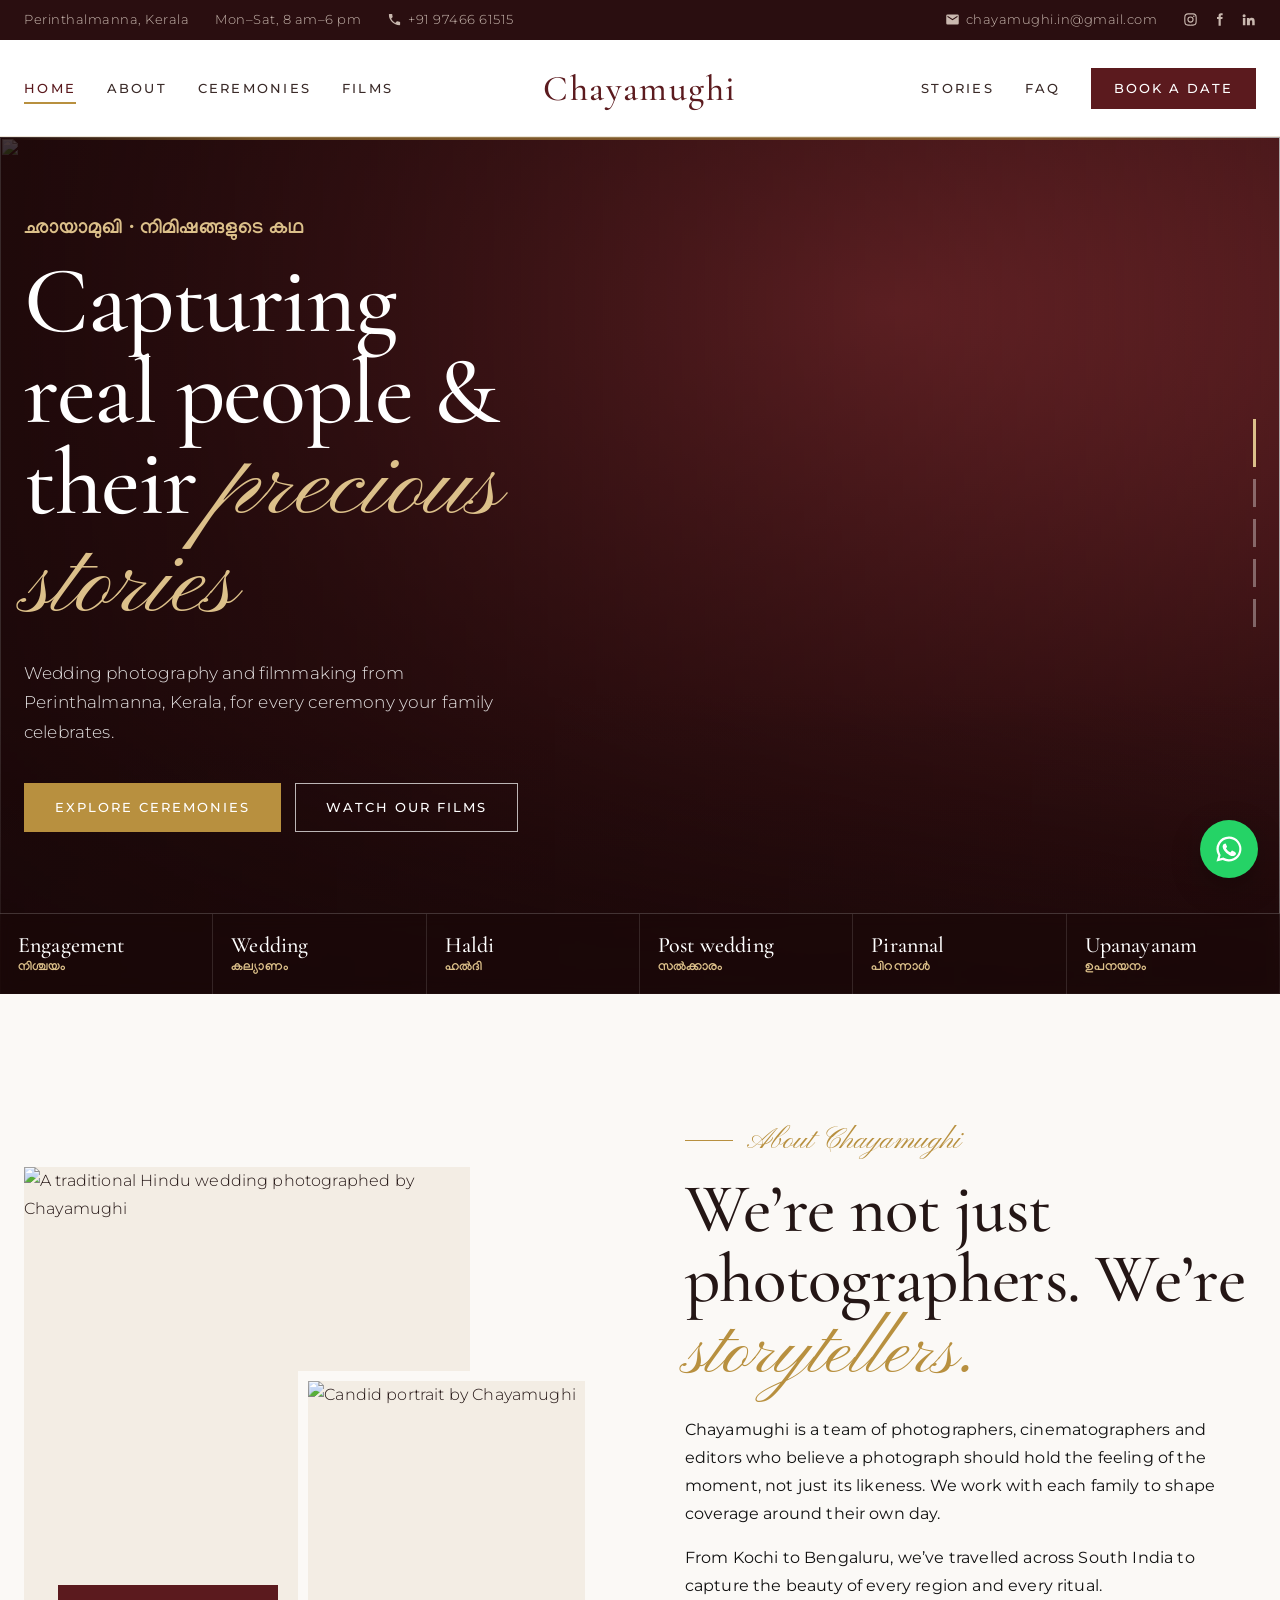
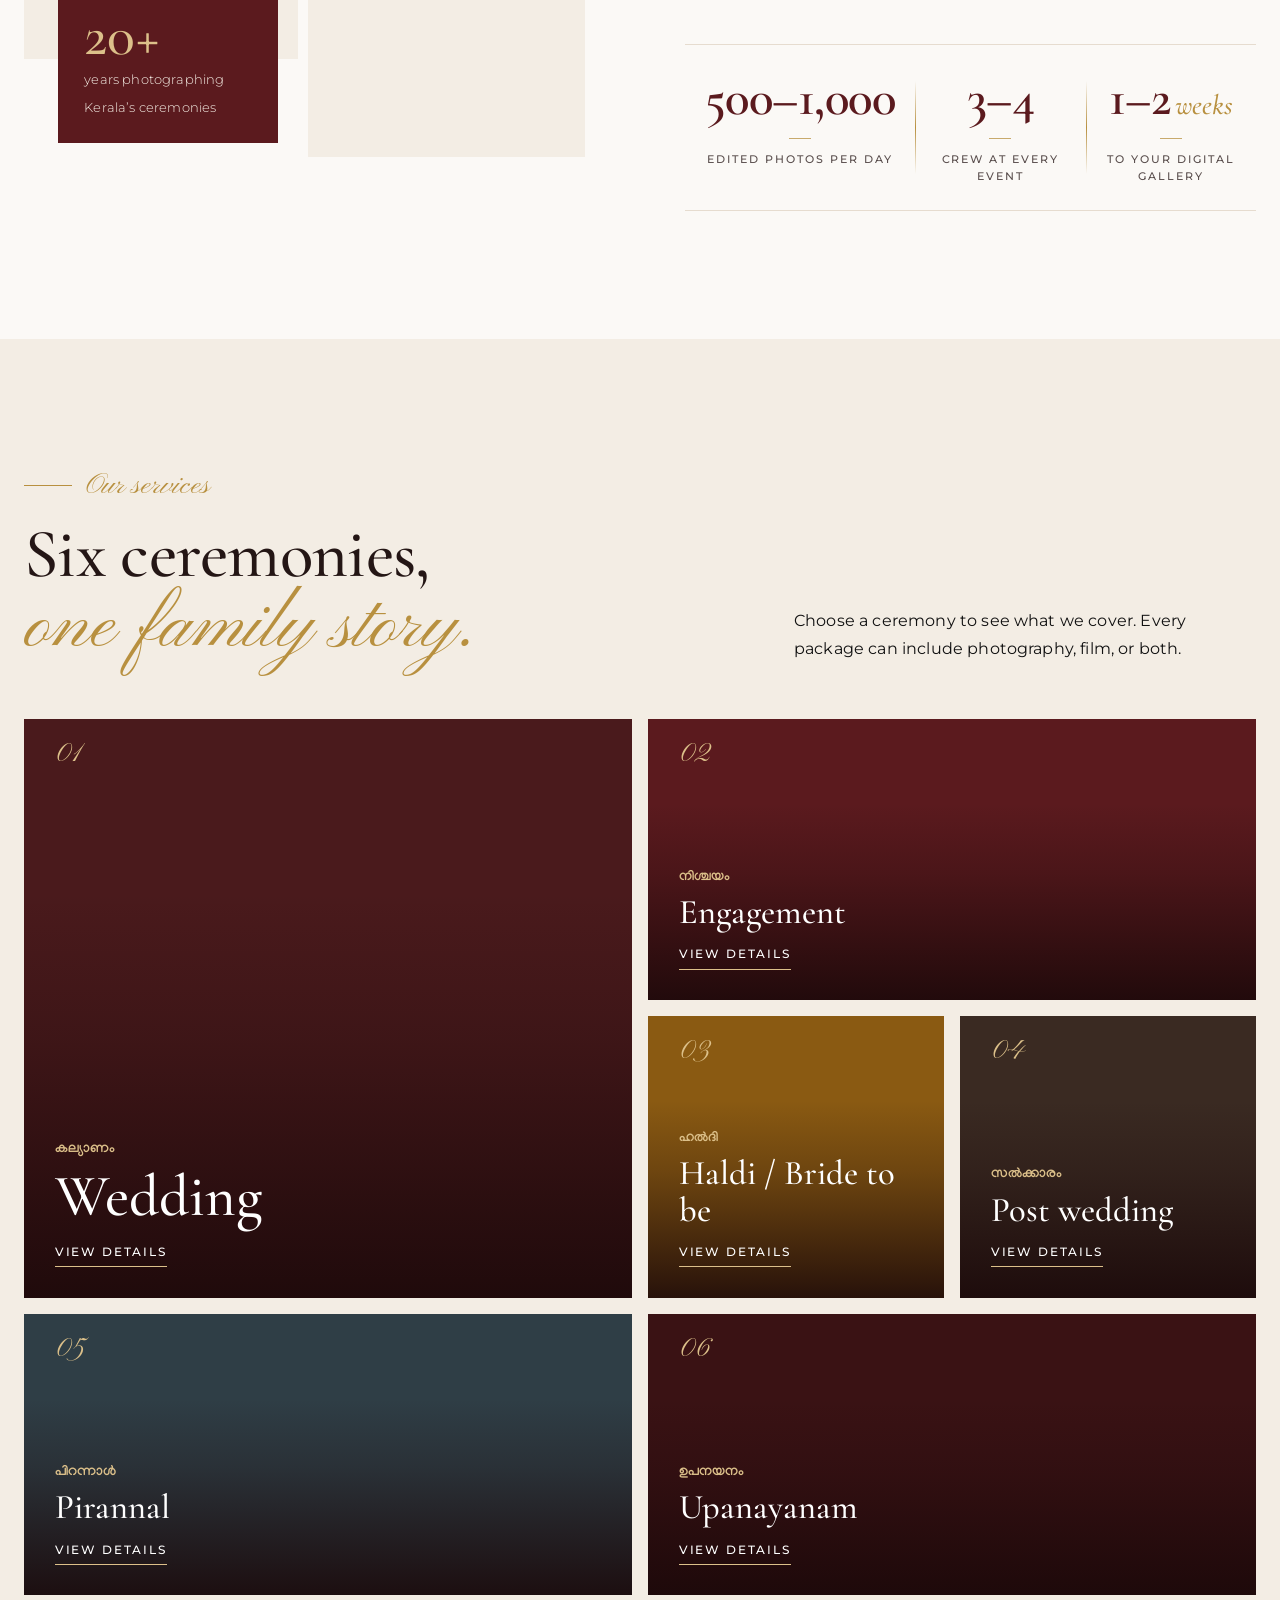
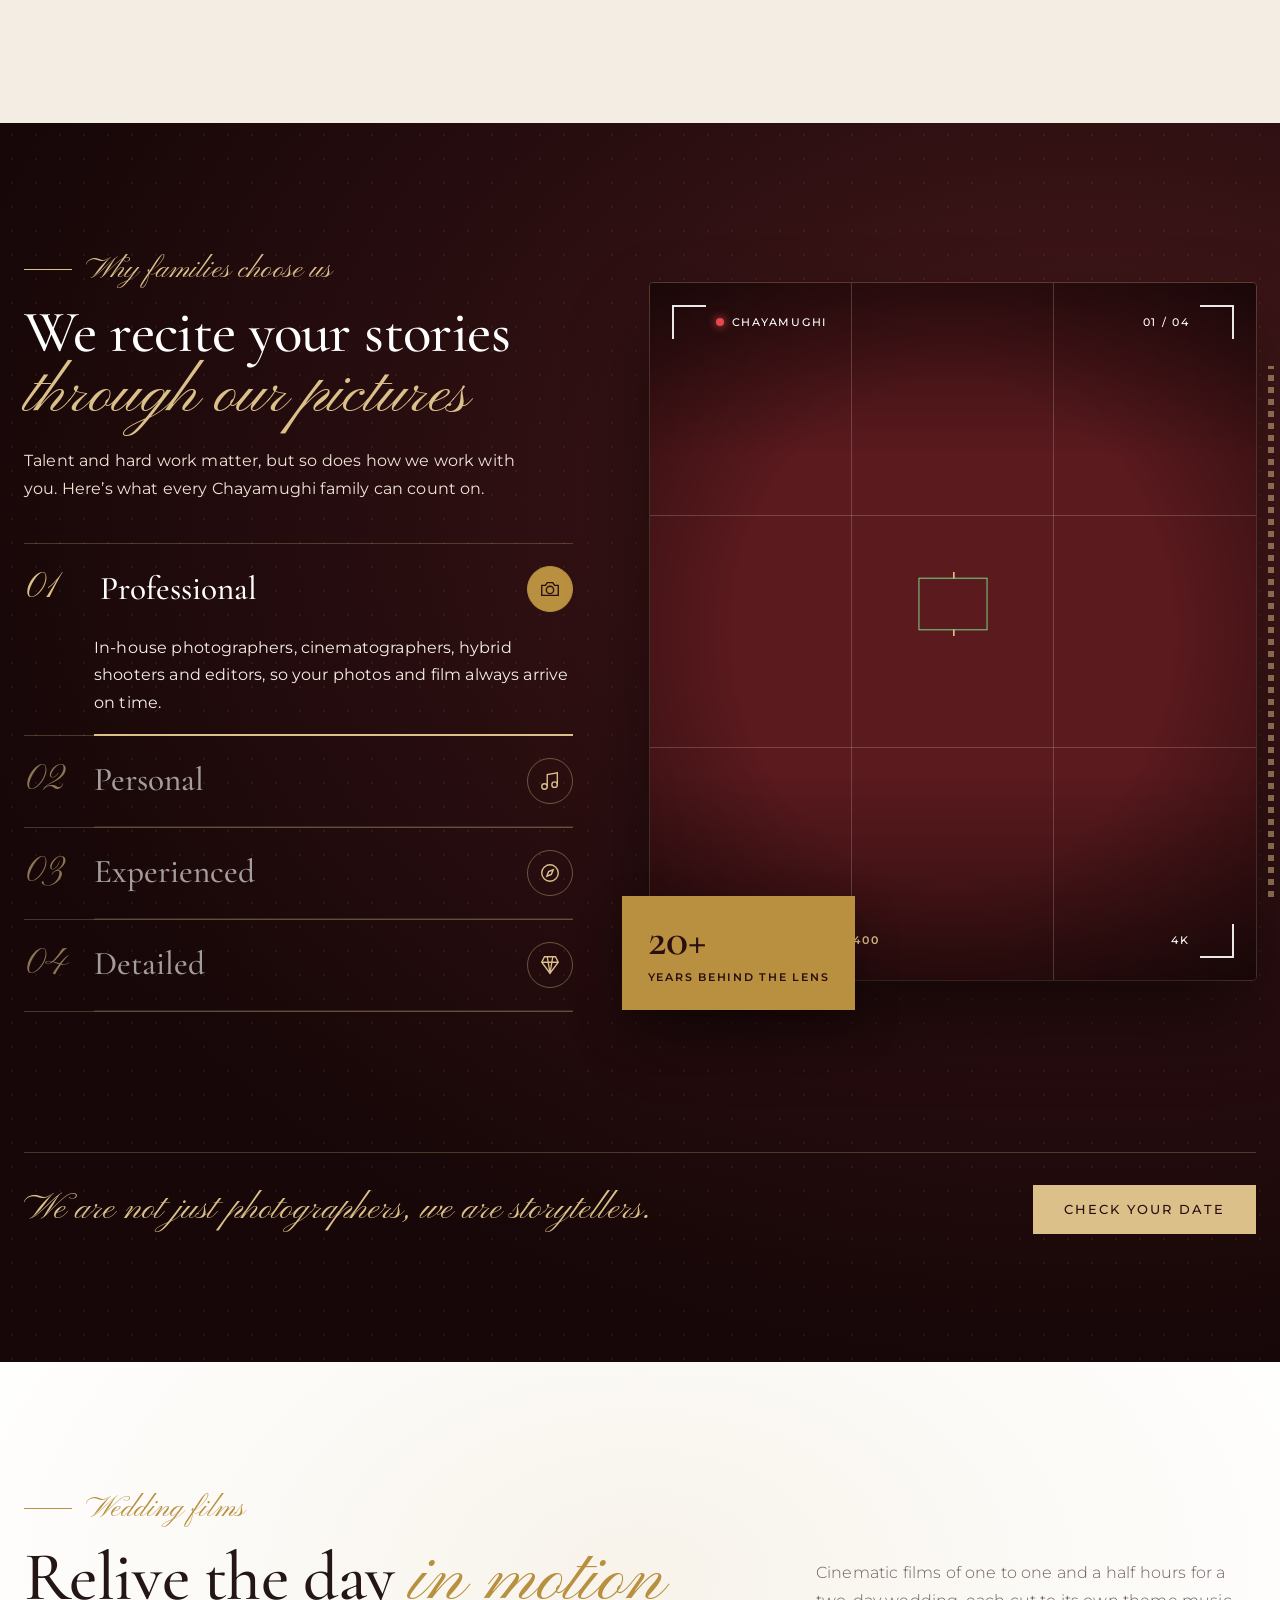
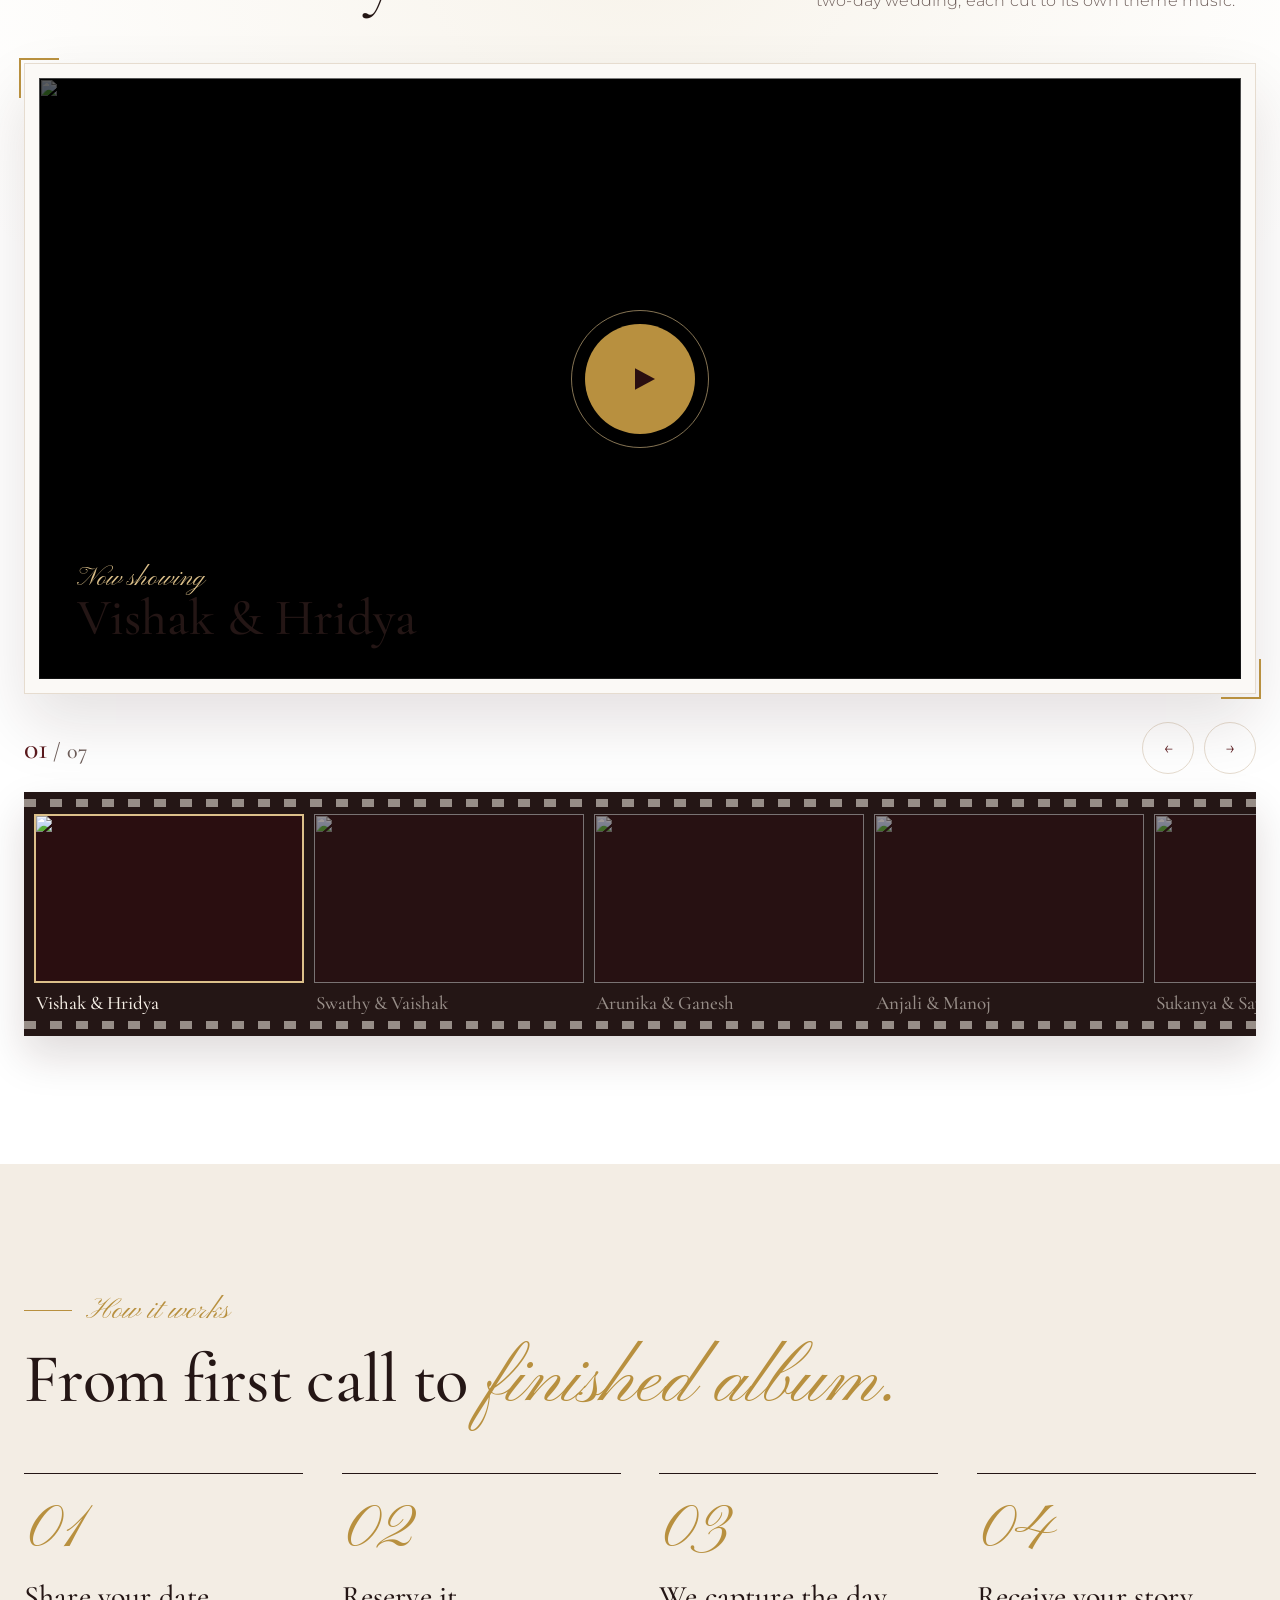
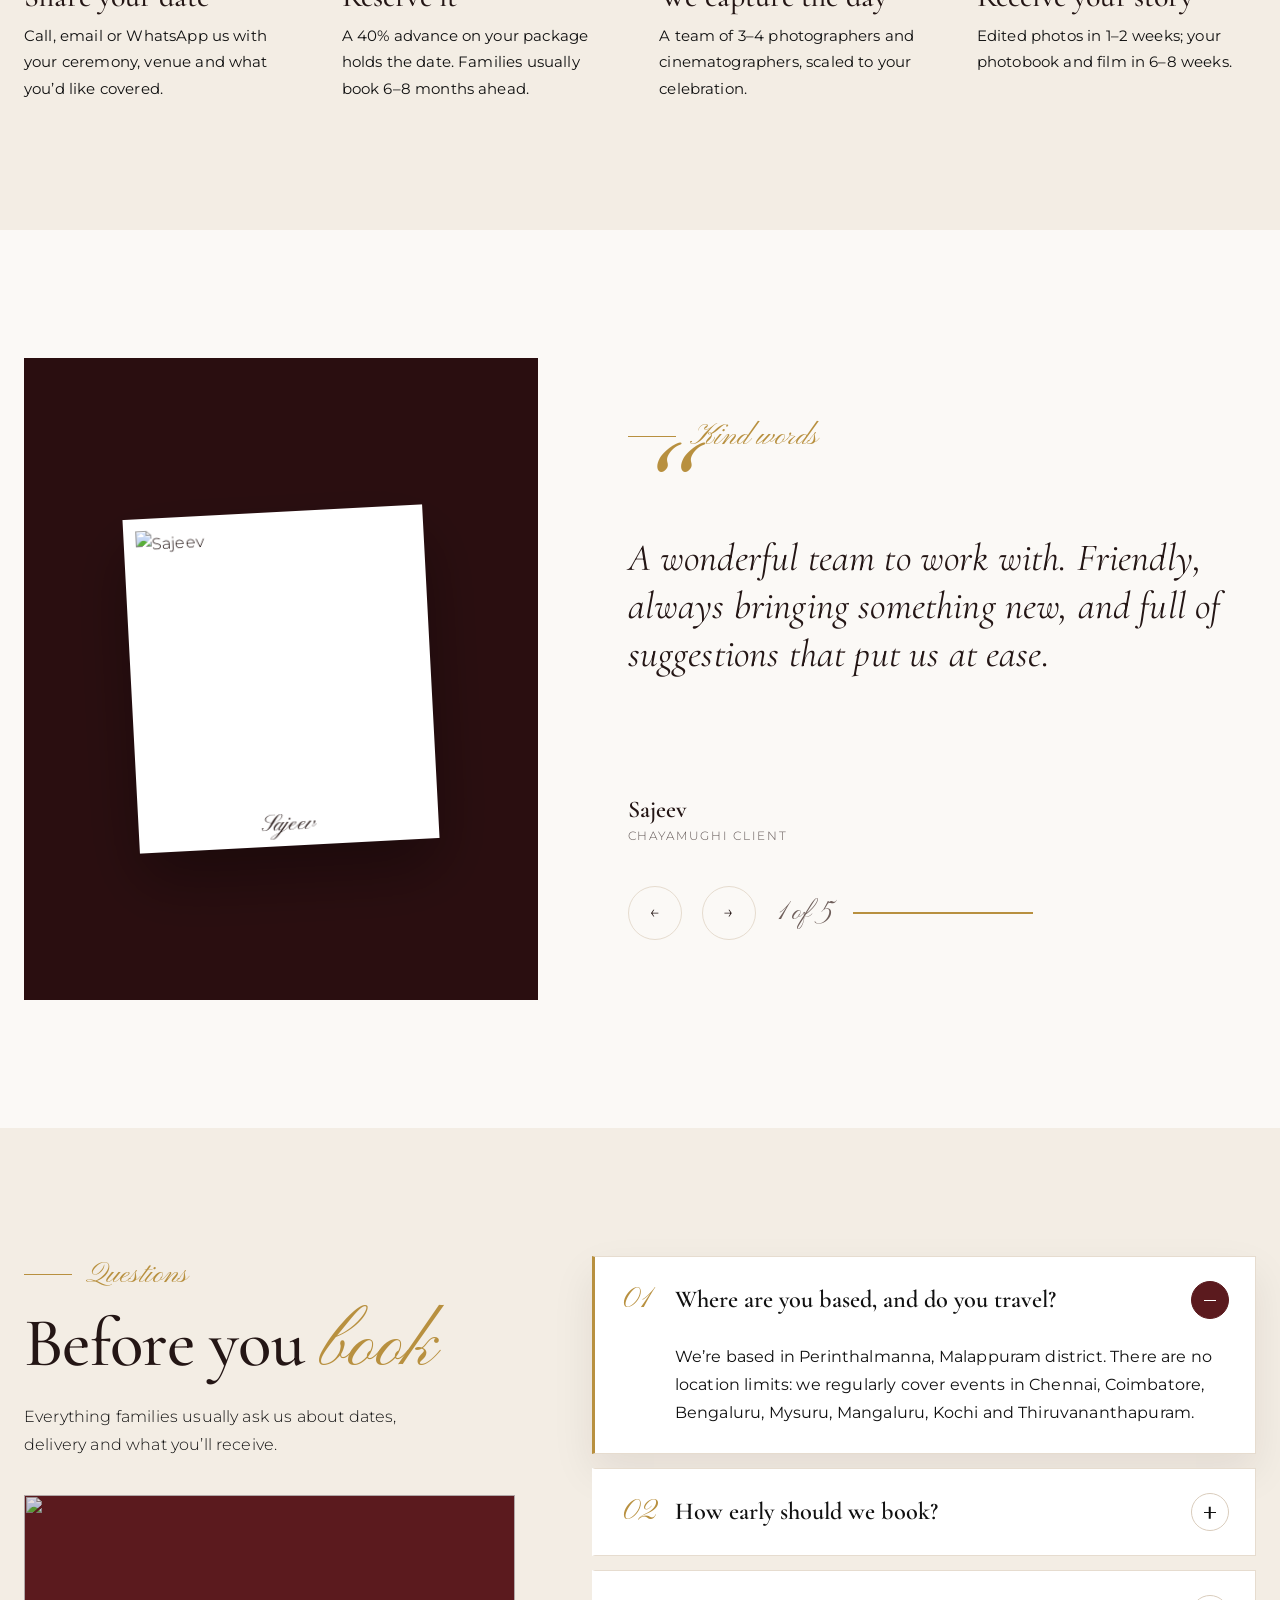
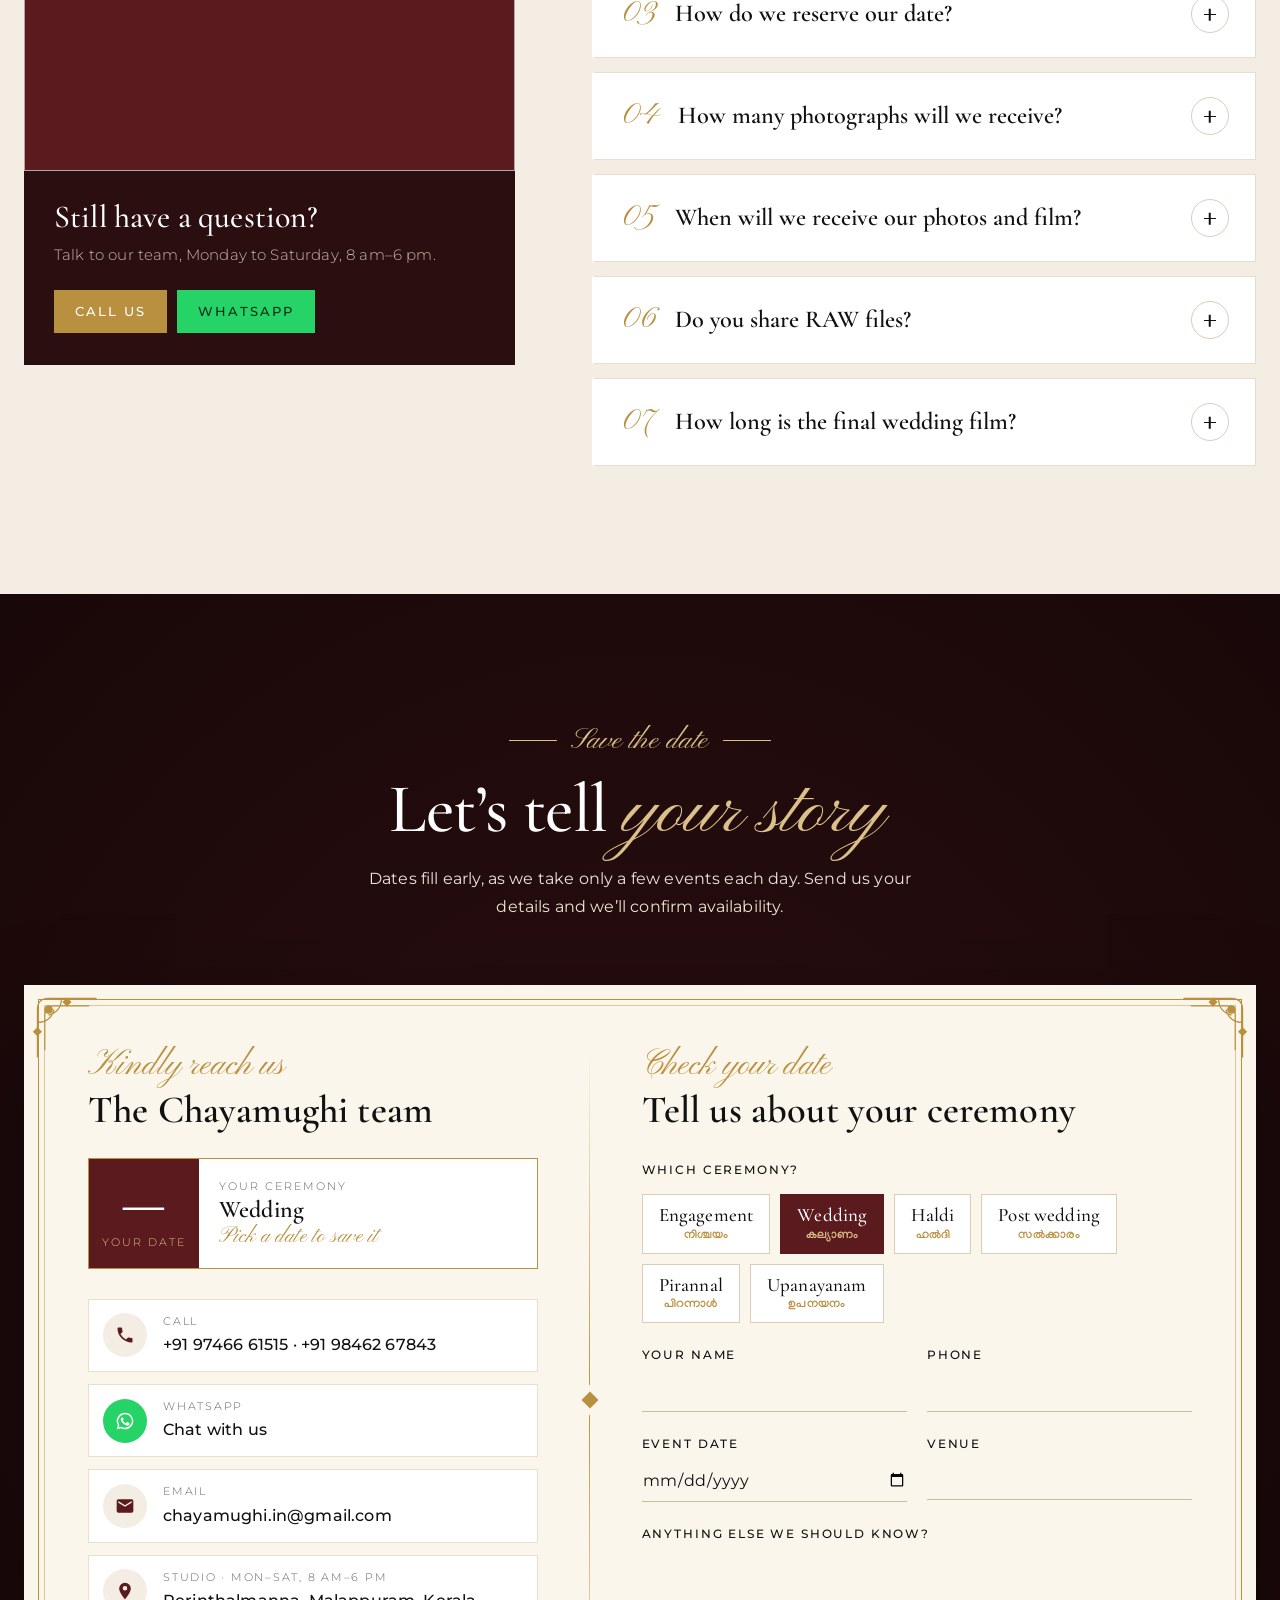
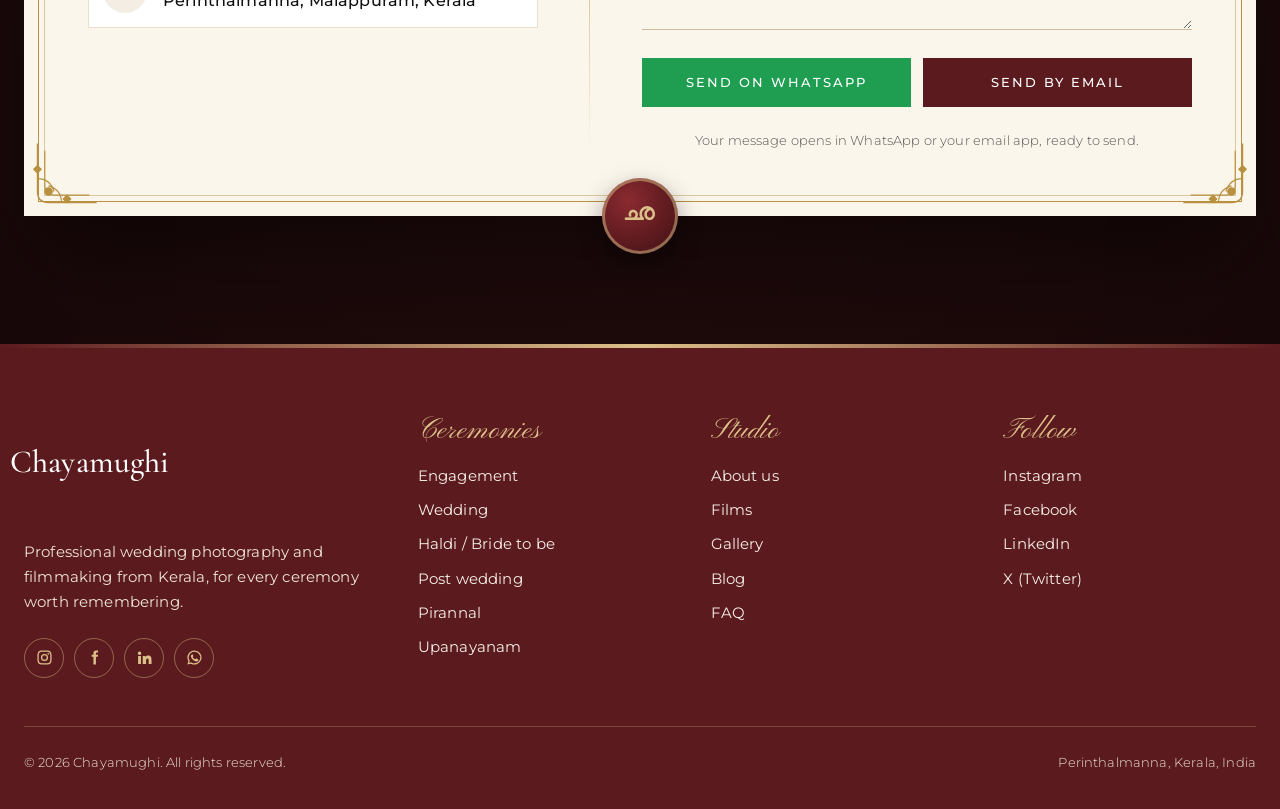
==== index.html @ cfa128d9 "Add files via upload" ====
<!DOCTYPE html>
<html lang="en">
<head>
<meta charset="UTF-8">
<meta name="viewport" content="width=device-width, initial-scale=1, viewport-fit=cover">
<title>Chayamughi | Wedding & Ceremony Photography, Kerala</title>
<meta name="description" content="Chayamughi: wedding photography and filmmaking from Perinthalmanna, Kerala. Engagement, wedding, haldi, post wedding, pirannal and upanayanam.">
<link rel="icon" href="https://chayamughi.in/assets1/images/logo/log.png">
<link rel="preconnect" href="https://fonts.googleapis.com">
<link rel="preconnect" href="https://fonts.gstatic.com" crossorigin>
<link href="https://fonts.googleapis.com/css2?family=Cormorant+Garamond:ital,wght@0,400;0,500;0,600;1,400;1,500&family=Pinyon+Script&family=Montserrat:wght@300;400;500;600&family=Manjari:wght@400;700&display=swap" rel="stylesheet">
<style>
:root{
  --paper:#FBF9F6; --paper-2:#F3EDE4; --card:#FFFFFF; --ink:#241615; --muted:#6E5E5A; --line:#E6DCCF;
  --maroon:#5B1A1E; --maroon-deep:#2A0E10; --night:#170708; --gold:#B8903F; --gold-lt:#DCC08A;
  --on-dark:#F6EFE6; --on-dark-muted:#C9B8AF;
  --display:"Cormorant Garamond", "Garamond", Georgia, serif;
  --script:"Pinyon Script", "Snell Roundhand", "Apple Chancery", cursive;
  --sans:"Montserrat", system-ui, -apple-system, "Segoe UI", sans-serif;
  --ml:"Manjari", "Nirmala UI", "Kartika", sans-serif;
  --ease:cubic-bezier(.65,0,.25,1);
  --head-h:96px;
  box-sizing:border-box;
  padding-top:env(safe-area-inset-top,0px);
  padding-bottom:env(safe-area-inset-bottom,0px);
}
@media (prefers-color-scheme: dark){
  :root:not([data-theme="light"]){color-scheme:dark;--paper:#1A0F0F;--paper-2:#231515;--card:#2A1918;--ink:#F4ECE4;--muted:#B9A9A3;--line:#3A2624}
}
:root[data-theme="dark"]{color-scheme:dark;--paper:#1A0F0F;--paper-2:#231515;--card:#2A1918;--ink:#F4ECE4;--muted:#B9A9A3;--line:#3A2624}
*,*::before,*::after{box-sizing:inherit}
html{scroll-behavior:smooth;scroll-padding-top:calc(env(safe-area-inset-top,0px) + var(--head-h))}
body{margin:0;background:var(--paper);color:var(--ink);font:300 16px/1.75 var(--sans);letter-spacing:.01em;-webkit-font-smoothing:antialiased;overflow-x:hidden}
body::before{content:"";position:fixed;inset:0 0 auto;height:env(safe-area-inset-top,0px);z-index:100;background:#FFFFFF}
img{max-width:100%;display:block}
a{color:inherit}
button{font:inherit;color:inherit}
:focus-visible{outline:2px solid var(--gold);outline-offset:3px}
.wrap{width:min(1280px,100% - 48px);margin-inline:auto}
.ml{font-family:var(--ml);font-weight:700;letter-spacing:0}

/* Shared type */
.kicker{display:inline-flex;align-items:center;gap:14px;color:var(--gold);font:400 30px/1 var(--script);margin-bottom:18px}
.kicker::before{content:"";width:48px;height:1px;background:currentColor}
.kicker.center::after{content:"";width:48px;height:1px;background:currentColor}
.h2{font:500 clamp(42px,5.4vw,78px)/1.02 var(--display);letter-spacing:-.01em;margin:0}
.h2 em,.hero h1 em{font-family:var(--script);font-style:normal;font-weight:400;letter-spacing:0;color:var(--gold);font-size:1.1em;line-height:.9;padding-right:.08em}
.btn{display:inline-flex;align-items:center;justify-content:center;gap:10px;padding:16px 30px;font:500 12.5px var(--sans);letter-spacing:.16em;text-transform:uppercase;text-decoration:none;border:1px solid transparent;cursor:pointer;transition:background .25s,color .25s,border-color .25s}
.btn-gold{background:var(--gold);color:#fff}
.btn-gold:hover{background:#9C7730}
.btn-ghost{border-color:rgba(255,255,255,.7);color:#fff}
.btn-ghost:hover{background:#fff;color:var(--maroon-deep)}
.btn-dark{background:var(--maroon);color:#fff}
.btn-dark:hover{background:var(--gold)}
.btn-line{border-color:var(--line);color:var(--ink)}
.btn-line:hover{border-color:var(--gold);color:var(--gold)}
section{padding:clamp(80px,10vw,140px) 0}

/* ================= HEADER ================= */
.utility{background:var(--maroon-deep);color:var(--on-dark-muted);font-size:12.5px;letter-spacing:.04em}
.utility .wrap{display:flex;justify-content:space-between;align-items:center;gap:20px;height:40px}
.utility a{text-decoration:none;color:var(--on-dark-muted);transition:color .2s}
.utility a:hover{color:var(--gold-lt)}
.utility .u-left,.utility .u-right{display:flex;gap:26px;align-items:center}
.utility svg{width:15px;height:15px;fill:currentColor;vertical-align:-3px;margin-right:6px}
.utility .social{display:flex;gap:14px}
.utility .social svg{margin:0}
@media (max-width:820px){.utility .u-left .hide-sm{display:none}.utility .u-right .mail{display:none}}

.site-header{position:sticky;top:env(safe-area-inset-top,0px);z-index:90;background:#FFFFFF;color:#241615;border-bottom:1px solid #EFE6DA;transition:box-shadow .3s}
.site-header::after{content:"";position:absolute;left:0;right:0;bottom:-4px;height:3px;background:linear-gradient(90deg,transparent,var(--gold) 20%,var(--gold) 80%,transparent);opacity:.55;pointer-events:none}
.site-header.scrolled{box-shadow:0 10px 30px rgba(42,14,16,.10)}
.site-header .wrap{display:grid;grid-template-columns:1fr auto 1fr;align-items:center;height:var(--head-h)}
.menu{display:flex;align-items:center;gap:clamp(18px,2.4vw,38px);list-style:none;margin:0;padding:0}
.menu.right{justify-content:flex-end}
.menu a{position:relative;display:block;padding:8px 0;text-decoration:none;font:500 12.5px var(--sans);letter-spacing:.18em;text-transform:uppercase;color:#3A2A28;transition:color .25s}
.menu a::after{content:"";position:absolute;left:50%;right:50%;bottom:0;height:1.5px;background:var(--gold);transition:left .3s var(--ease),right .3s var(--ease)}
.menu a:hover,.menu a.active{color:var(--maroon)}
.menu a:hover::after,.menu a.active::after{left:0;right:0}
.menu .btn{padding:12px 22px;color:#fff;background:var(--maroon);letter-spacing:.16em}
.menu .btn::after{display:none}
.menu .btn:hover{background:var(--gold);color:#fff}
.logo{display:flex;align-items:center;justify-content:center;height:var(--head-h);overflow:hidden;padding:0 clamp(20px,3vw,52px);text-decoration:none}
.logo img{height:220px;width:auto;max-width:none;flex:none;object-fit:contain}
.logo .fallback{display:none;font:500 36px var(--display);color:var(--maroon);letter-spacing:.04em}
.logo.noimg img,.foot-logo.noimg img{display:none}.logo.noimg .fallback,.foot-logo.noimg .fallback{display:block!important}
.menu-btn{display:none;background:none;border:1px solid #E6DCCF;width:46px;height:46px;cursor:pointer;padding:12px 11px}
.menu-btn span{display:block;height:1.5px;background:var(--maroon);margin:5px 0;transition:transform .3s,opacity .3s}
.menu-btn[aria-expanded="true"] span:nth-child(1){transform:translateY(6.5px) rotate(45deg)}
.menu-btn[aria-expanded="true"] span:nth-child(2){opacity:0}
.menu-btn[aria-expanded="true"] span:nth-child(3){transform:translateY(-6.5px) rotate(-45deg)}
.mobile-nav{display:none}
@media (max-width:1020px){
  :root{--head-h:80px}
  .site-header .wrap{grid-template-columns:auto 1fr auto}
  .menu{display:none}
  .logo{grid-column:1;justify-content:flex-start;padding:0}
  .logo img{height:180px}
  .menu-btn{display:block;grid-column:3}
  .mobile-nav{display:block;position:fixed;left:0;right:0;top:calc(var(--head-h) + 40px + env(safe-area-inset-top,0px));background:#FFFFFF;
    padding:8px 24px 32px;transform:translateY(-10px);opacity:0;visibility:hidden;transition:.35s var(--ease);z-index:89;border-bottom:1px solid #EFE6DA;box-shadow:0 20px 40px rgba(42,14,16,.12)}
  .mobile-nav.open{transform:none;opacity:1;visibility:visible}
  .mobile-nav a{display:flex;justify-content:space-between;align-items:baseline;padding:16px 0;border-bottom:1px solid #EFE6DA;text-decoration:none;font:500 28px var(--display);color:#241615}
  .mobile-nav a span{font:400 22px var(--script);color:var(--gold)}
  .mobile-nav .btn{margin-top:22px;display:flex;font-family:var(--sans);font-size:12.5px;border:0;color:#fff}
}

/* ================= HERO ================= */
.hero{position:relative;display:flex;flex-direction:column;min-height:calc(100svh - var(--head-h) - 40px);color:#fff;overflow:hidden;padding:0;
  background:radial-gradient(120% 90% at 70% 20%,#7A2A2E 0%,#3A1214 55%,#1B0809 100%)}
.slides{position:absolute;inset:0;z-index:0}
.slide{position:absolute;inset:0;opacity:0;transition:opacity 1.6s ease}
.slide.active{opacity:1}
.slide img{width:100%;height:100%;object-fit:cover}
@media (prefers-reduced-motion:no-preference){.slide.active img{animation:kb 9s linear both}@keyframes kb{from{transform:scale(1.08)}to{transform:scale(1)}}}
.hero-shade{position:absolute;inset:0;z-index:1;pointer-events:none;background:
  linear-gradient(90deg,rgba(26,8,9,.82) 0%,rgba(26,8,9,.45) 50%,rgba(26,8,9,.12) 100%),
  linear-gradient(0deg,rgba(26,8,9,.7) 0%,transparent 35%)}
.hero-main{position:relative;z-index:2;flex:1;display:flex;align-items:center;padding:clamp(56px,9vh,120px) 0}
.hero-ml{font:700 clamp(18px,1.6vw,22px) var(--ml);color:var(--gold-lt);margin:0 0 14px}
.hero h1{font:500 clamp(52px,7.4vw,112px)/.96 var(--display);letter-spacing:-.015em;margin:0 0 26px;max-width:11ch}
.hero h1 em{color:var(--gold-lt)}
.hero .lead{font-size:clamp(16px,1.3vw,19px);max-width:44ch;color:rgba(255,255,255,.88);margin:0 0 36px}
.hero .actions{display:flex;gap:14px;flex-wrap:wrap;position:relative;z-index:3}
.slide-dots{position:absolute;z-index:3;right:max(24px,calc((100% - 1280px)/2));top:45%;transform:translateY(-50%);display:flex;flex-direction:column;gap:12px}
.slide-dots button{width:3px;height:28px;border:0;padding:0;background:rgba(255,255,255,.35);cursor:pointer;transition:height .3s}
.slide-dots button[aria-current="true"]{background:var(--gold-lt);height:48px}
.hero-index{position:relative;z-index:3;border-top:1px solid rgba(255,255,255,.18);background:rgba(26,8,9,.55);backdrop-filter:blur(8px);-webkit-backdrop-filter:blur(8px)}
.hero-index ul{list-style:none;margin:0 auto;padding:0;display:grid;grid-template-columns:repeat(6,1fr)}
.hero-index a{display:block;padding:18px 18px;text-decoration:none;border-right:1px solid rgba(255,255,255,.12);transition:background .3s}
.hero-index li:last-child a{border-right:0}
.hero-index a:hover{background:rgba(184,144,63,.28)}
.hero-index .t{display:block;font:500 22px/1.2 var(--display)}
.hero-index .m{display:block;font:700 13px var(--ml);color:var(--gold-lt);margin-top:2px}
@media (max-width:980px){.hero-index ul{grid-template-columns:repeat(3,1fr)}.hero-index a{border-bottom:1px solid rgba(255,255,255,.12)}.slide-dots{display:none}}
@media (max-width:520px){.hero-index ul{grid-template-columns:repeat(2,1fr)}.hero-index a{padding:14px}}

/* ================= INTRO ================= */
.intro .wrap{display:grid;grid-template-columns:1fr 1fr;gap:clamp(40px,7vw,110px);align-items:center}
.intro-photos{position:relative;aspect-ratio:1/1.05}
.intro-photos .p1,.intro-photos .p2{position:absolute;overflow:hidden;background:var(--paper-2)}
.intro-photos .p1{inset:0 22% 18% 0}
.intro-photos .p2{inset:auto 0 0 auto;width:52%;aspect-ratio:3/4;border:10px solid var(--paper)}
.intro-photos img{width:100%;height:100%;object-fit:cover}
.intro-photos .badge{position:absolute;left:6%;bottom:4%;background:var(--maroon);color:var(--on-dark);padding:22px 26px;max-width:220px}
.intro-photos .badge b{display:block;font:500 58px/1 var(--display);color:var(--gold-lt)}
.intro-photos .badge span{font-size:13px}
.intro p{color:#111111;font-weight:400;max-width:52ch}
.stats{display:grid;grid-template-columns:repeat(3,1fr);margin-top:44px;border-top:1px solid var(--line);border-bottom:1px solid var(--line)}
.stats>div{padding:28px 20px 26px;text-align:center;position:relative}
.stats>div+div::before{content:"";position:absolute;left:0;top:22%;bottom:22%;width:1px;background:linear-gradient(transparent,var(--gold),transparent)}
.stats b{display:block;font:600 clamp(40px,4vw,58px)/1 var(--display);color:var(--maroon);letter-spacing:-.01em;white-space:nowrap}
.stats b small{font:italic 500 .55em var(--display);color:var(--gold);margin-left:4px;letter-spacing:0}
.stats span{display:block;margin-top:14px;font:500 11px/1.5 var(--sans);letter-spacing:.18em;text-transform:uppercase;color:var(--ink);opacity:.75}
.stats span::before{content:"";display:block;width:22px;height:1px;background:var(--gold);margin:0 auto 12px}
@media (prefers-color-scheme:dark){:root:not([data-theme="light"]) .stats b{color:var(--gold-lt)}}
@media (max-width:520px){.stats{grid-template-columns:1fr}.stats>div+div::before{left:22%;right:22%;top:0;bottom:auto;width:auto;height:1px;background:linear-gradient(90deg,transparent,var(--gold),transparent)}}
@media (max-width:900px){.intro .wrap{grid-template-columns:1fr}.intro-photos{max-width:560px}}

/* ================= CEREMONIES ================= */
.ceremonies{background:var(--paper-2)}
.cer-head{display:flex;justify-content:space-between;align-items:end;gap:32px;flex-wrap:wrap;margin-bottom:56px}
.cer-head p{max-width:42ch;color:#111111;font-weight:400;margin:0}
.bento{display:grid;grid-template-columns:repeat(4,1fr);grid-auto-rows:clamp(220px,22vw,320px);gap:16px}
.tile{position:relative;overflow:hidden;cursor:pointer;border:0;padding:0;text-align:left;color:#fff;background:var(--fallback,#3A1214)}
.tile img{position:absolute;inset:0;width:100%;height:100%;object-fit:cover;transition:transform 1.2s var(--ease)}
.tile::after{content:"";position:absolute;inset:0;background:linear-gradient(0deg,rgba(26,8,9,.88) 0%,rgba(26,8,9,.25) 45%,rgba(26,8,9,0) 70%);transition:background .5s}
.tile:hover img,.tile:focus-visible img{transform:scale(1.06)}
.tile:hover::after{background:linear-gradient(0deg,rgba(91,26,30,.92) 0%,rgba(26,8,9,.4) 60%,rgba(26,8,9,.1) 100%)}
.tile .body{position:absolute;z-index:2;left:0;right:0;bottom:0;padding:clamp(20px,2.4vw,34px)}
.tile .num{position:absolute;z-index:2;top:20px;left:clamp(20px,2.4vw,34px);font:400 26px var(--script);color:var(--gold-lt)}
.tile .ml{display:block;font-size:14px;color:var(--gold-lt);margin-bottom:4px}
.tile h3{font:500 clamp(30px,2.7vw,42px)/1.05 var(--display);margin:0}
.tile p{margin:0;max-height:0;opacity:0;overflow:hidden;font-size:14px;color:rgba(255,255,255,.88);transition:max-height .5s var(--ease),opacity .4s,margin .4s}
.tile .more{display:inline-flex;font-size:11.5px;letter-spacing:.16em;text-transform:uppercase;font-weight:500;margin-top:14px;padding-bottom:4px;border-bottom:1px solid var(--gold-lt)}
.tile:hover p,.tile:focus-visible p{max-height:120px;opacity:1;margin-top:10px}
.t-wedding{grid-column:1/3;grid-row:1/3}
.t-wedding h3{font-size:clamp(44px,4.6vw,68px)}
.t-engagement{grid-column:3/5}.t-pre{grid-column:3/4}.t-post{grid-column:4/5}.t-pirannal{grid-column:1/3}.t-upanayanam{grid-column:3/5}
@media (hover:none){.tile p{max-height:none;opacity:1;margin-top:10px}}
@media (max-width:900px){.bento{grid-template-columns:1fr 1fr;grid-auto-rows:260px}.t-wedding{grid-column:1/3;grid-row:span 2}
  .t-engagement,.t-pirannal,.t-upanayanam{grid-column:1/3}.t-pre{grid-column:1/2}.t-post{grid-column:2/3}}
@media (max-width:560px){.bento{grid-template-columns:1fr;grid-auto-rows:300px}.bento .tile{grid-column:1/-1!important;grid-row:auto!important}}

/* Drawer */
.drawer-scrim{position:fixed;inset:0;background:rgba(26,8,9,.6);z-index:120;opacity:0;visibility:hidden;transition:.4s}
.drawer{position:fixed;top:0;right:0;bottom:0;width:min(640px,100%);background:var(--paper);z-index:121;transform:translateX(100%);transition:transform .55s var(--ease);overflow-y:auto;padding-bottom:env(safe-area-inset-bottom,0px)}
.drawer-open .drawer-scrim{opacity:1;visibility:visible}
.drawer-open .drawer{transform:none}
.drawer-open{overflow:hidden}
.drawer .dimg{position:relative;aspect-ratio:4/3;background:var(--maroon-deep)}
.drawer .dimg img{width:100%;height:100%;object-fit:cover}
.drawer .close{position:absolute;top:calc(16px + env(safe-area-inset-top,0px));right:16px;width:46px;height:46px;border-radius:50%;border:0;background:rgba(255,255,255,.92);color:#241615;cursor:pointer;font-size:22px;z-index:2}
.drawer .dbody{padding:40px clamp(24px,5vw,52px) 52px}
.drawer .ml{color:var(--gold);font-size:17px}
.drawer h3{font:500 clamp(44px,5.4vw,64px)/1 var(--display);margin:6px 0 20px}
.drawer .desc{color:var(--muted);margin:0 0 32px}
.drawer h4{font:400 28px var(--script);color:var(--gold);margin:0 0 10px}
.drawer ul{list-style:none;padding:0;margin:0 0 32px;border-top:1px solid var(--line)}
.drawer li{padding:14px 0;border-bottom:1px solid var(--line);display:flex;gap:14px}
.drawer li::before{content:"";flex:none;width:6px;height:6px;margin-top:11px;background:var(--gold);transform:rotate(45deg)}
.drawer .dactions{display:flex;gap:12px;flex-wrap:wrap}

/* ================= WHY CHOOSE US: viewfinder ================= */
.why{position:relative;background:radial-gradient(90% 70% at 85% 30%,#4A1A1C 0%,var(--maroon-deep) 55%,#170708 100%);color:var(--on-dark);overflow:hidden}
.why::before{content:"";position:absolute;inset:0;opacity:.07;background-image:radial-gradient(var(--gold-lt) 1px,transparent 1.5px);background-size:24px 24px;pointer-events:none}
.why .wrap{position:relative;display:grid;grid-template-columns:.95fr 1.05fr;gap:clamp(40px,6vw,96px);align-items:center}
.why .kicker{color:var(--gold-lt)}
.why .h2{font-size:clamp(40px,4.6vw,68px);color:#fff}
.why .h2 em{color:var(--gold-lt)}
.why-intro{color:#EFE4D7;font-weight:400;margin:22px 0 40px;max-width:46ch}
.reasons{list-style:none;margin:0;padding:0;border-top:1px solid rgba(220,192,138,.25)}
.reason{border-bottom:1px solid rgba(220,192,138,.25)}
.reason button{display:grid;grid-template-columns:56px 1fr auto;align-items:center;gap:14px;width:100%;background:none;border:0;padding:22px 0;cursor:pointer;text-align:left;color:#fff}
.reason .rn{font:400 34px/1 var(--script);color:var(--gold-lt);opacity:.6;transition:opacity .3s}
.reason .rt{font:500 clamp(28px,2.6vw,38px)/1.1 var(--display);opacity:.6;transition:opacity .3s,transform .4s var(--ease)}
.reason .ri{width:46px;height:46px;border-radius:50%;border:1px solid rgba(220,192,138,.4);display:grid;place-items:center;color:var(--gold-lt);transition:.35s}
.reason .ri svg{width:22px;height:22px}
.reason button:hover .rt,.reason button:hover .rn{opacity:1}
.reason.active .rt,.reason.active .rn{opacity:1}
.reason.active .rt{transform:translateX(6px)}
.reason.active .ri{background:var(--gold);border-color:var(--gold);color:var(--maroon-deep)}
.reason .rd{display:grid;grid-template-rows:0fr;transition:grid-template-rows .5s var(--ease)}
.reason.active .rd{grid-template-rows:1fr}
.reason .rd>div{overflow:hidden}
.reason .rd p{margin:0;padding:0 0 18px 70px;color:#F6EFE6;font-weight:400;font-size:15.5px;max-width:52ch}
.reason .bar{height:2px;margin:0 0 -1px 70px;background:rgba(220,192,138,.15);overflow:hidden}
.reason .bar i{display:block;height:100%;width:0;background:var(--gold-lt)}
.reason.active .bar i{animation:fill var(--cycle,6s) linear forwards}
.why.held .reason.active .bar i{animation:none;width:100%}
@keyframes fill{to{width:100%}}

/* The viewfinder */
.vf{position:relative}
.vf-screen{position:relative;aspect-ratio:4/4.6;overflow:hidden;background:#0d0405;border-radius:4px;box-shadow:0 40px 80px rgba(0,0,0,.45),0 0 0 1px rgba(220,192,138,.25)}
.vf-shot{position:absolute;inset:0;opacity:0;transition:opacity .9s ease;background:var(--fb,#5B1A1E)}
.vf-shot.on{opacity:1}
.vf-shot img{width:100%;height:100%;object-fit:cover;transform:scale(1.08);transition:transform 6s linear}
.vf-shot.on img{transform:scale(1)}
.vf-shot::after{content:"";position:absolute;inset:0;background:radial-gradient(ellipse at center,transparent 50%,rgba(0,0,0,.5)),linear-gradient(0deg,rgba(0,0,0,.5),transparent 30%,transparent 75%,rgba(0,0,0,.45))}
.vf-ui{position:absolute;inset:0;pointer-events:none;color:#fff;font:500 11px/1 var(--sans);letter-spacing:.16em;text-transform:uppercase}
.vf-thirds{position:absolute;inset:0;background:
  linear-gradient(90deg,transparent calc(33.33% - .5px),rgba(255,255,255,.18) calc(33.33% - .5px),rgba(255,255,255,.18) calc(33.33% + .5px),transparent calc(33.33% + .5px),transparent calc(66.66% - .5px),rgba(255,255,255,.18) calc(66.66% - .5px),rgba(255,255,255,.18) calc(66.66% + .5px),transparent calc(66.66% + .5px)),
  linear-gradient(0deg,transparent calc(33.33% - .5px),rgba(255,255,255,.18) calc(33.33% - .5px),rgba(255,255,255,.18) calc(33.33% + .5px),transparent calc(33.33% + .5px),transparent calc(66.66% - .5px),rgba(255,255,255,.18) calc(66.66% - .5px),rgba(255,255,255,.18) calc(66.66% + .5px),transparent calc(66.66% + .5px))}
.vf-corner{position:absolute;width:34px;height:34px;border:2px solid rgba(255,255,255,.9)}
.vf-corner.tl{top:22px;left:22px;border-right:0;border-bottom:0}
.vf-corner.tr{top:22px;right:22px;border-left:0;border-bottom:0}
.vf-corner.bl{bottom:22px;left:22px;border-right:0;border-top:0}
.vf-corner.br{bottom:22px;right:22px;border-left:0;border-top:0}
.vf-focus{position:absolute;left:50%;top:46%;width:84px;height:64px;transform:translate(-50%,-50%);border:1.5px solid var(--gold-lt);transition:transform .35s var(--ease),border-color .3s}
.vf-focus::before,.vf-focus::after{content:"";position:absolute;background:var(--gold-lt)}
.vf-focus::before{left:50%;top:-8px;width:1.5px;height:8px}
.vf-focus::after{left:50%;bottom:-8px;width:1.5px;height:8px}
.vf.snap .vf-focus{transform:translate(-50%,-50%) scale(.82);border-color:#7CFC9A}
.vf-top,.vf-bot{position:absolute;left:66px;right:66px;display:flex;justify-content:space-between;align-items:center}
.vf-top{top:34px}.vf-bot{bottom:34px}
.vf-rec{display:flex;align-items:center;gap:8px}
.vf-rec::before{content:"";width:8px;height:8px;border-radius:50%;background:#E5484D;box-shadow:0 0 8px #E5484D}
@media (prefers-reduced-motion:no-preference){.vf-rec::before{animation:blink 1.2s steps(2) infinite}@keyframes blink{50%{opacity:.2}}}
.vf-exp{display:flex;gap:18px}
.vf-exp b{font-weight:600;color:var(--gold-lt)}
.vf-flash{position:absolute;inset:0;background:#fff;opacity:0;pointer-events:none}
.vf.snap .vf-flash{animation:flash .45s ease-out}
@keyframes flash{0%{opacity:.55}100%{opacity:0}}
.vf-caption{position:absolute;left:-28px;bottom:-30px;background:var(--gold);color:var(--maroon-deep);padding:20px 26px;box-shadow:0 20px 40px rgba(0,0,0,.35);max-width:270px}
.vf-caption b{display:block;font:600 46px/1 var(--display)}
.vf-caption span{font-size:11px;letter-spacing:.16em;text-transform:uppercase;font-weight:600}
.vf-strap{position:absolute;right:-18px;top:12%;bottom:12%;width:6px;background:repeating-linear-gradient(0deg,var(--gold-lt) 0 6px,transparent 6px 12px);opacity:.5}
.why-foot{grid-column:1/-1;display:flex;justify-content:space-between;align-items:center;gap:24px;flex-wrap:wrap;margin-top:clamp(40px,5vw,64px);padding-top:32px;border-top:1px solid rgba(220,192,138,.25)}
.why-foot p{margin:0;font:400 clamp(28px,2.8vw,40px)/1.2 var(--script);color:var(--gold-lt)}
.why-foot .btn{background:var(--gold-lt);color:var(--maroon-deep)}
.why-foot .btn:hover{background:#fff}
@media (max-width:980px){
  .why .wrap{grid-template-columns:1fr}
  .vf{order:-1;max-width:560px;width:100%;margin:0 auto 30px}
  .vf-screen{aspect-ratio:4/3.6}
  .vf-caption{left:12px;bottom:-26px;padding:14px 18px}.vf-caption b{font-size:34px}
  .vf-strap{display:none}
}
@media (max-width:520px){.vf-top,.vf-bot{left:22px;right:22px}.vf-top{top:66px}.vf-bot{bottom:66px}.vf-exp{gap:10px}.reason .rd p,.reason .bar{padding-left:0;margin-left:0}}

/* ================= FILMS ================= */
.films{background:#FFFFFF;color:#241615;position:relative;overflow:hidden}
.films::before{content:"";position:absolute;left:50%;top:-20%;width:120%;height:70%;transform:translateX(-50%);background:radial-gradient(closest-side,rgba(184,144,63,.10),transparent);pointer-events:none}
.films .wrap{position:relative}
.films-head{display:flex;justify-content:space-between;align-items:end;gap:32px;flex-wrap:wrap;margin-bottom:48px}
.films-head .kicker{color:var(--gold)}
.films-head .h2 em{color:var(--gold)}
.films-head p{color:#6E5E5A;max-width:40ch;margin:0}
.cinema{position:relative;padding:14px;border:1px solid #E6DCCF;background:#FBF9F6;box-shadow:0 30px 60px rgba(42,14,16,.12)}
.cinema::before,.cinema::after{content:"";position:absolute;width:40px;height:40px;border:2px solid var(--gold)}
.cinema::before{top:-6px;left:-6px;border-right:0;border-bottom:0}
.cinema::after{bottom:-6px;right:-6px;border-left:0;border-top:0}
.player{position:relative;aspect-ratio:16/8;background:#000;overflow:hidden}
.player img{width:100%;height:100%;object-fit:cover;transition:transform 1.2s var(--ease)}
.player:hover img{transform:scale(1.03)}
.player .vignette{position:absolute;inset:0;background:radial-gradient(ellipse at center,transparent 40%,rgba(0,0,0,.65)),linear-gradient(0deg,rgba(0,0,0,.75),transparent 45%);pointer-events:none}
.player iframe{position:absolute;inset:0;width:100%;height:100%;border:0}
.play-btn{position:absolute;inset:0;margin:auto;width:110px;height:110px;border-radius:50%;border:0;background:var(--gold);cursor:pointer;display:grid;place-items:center;transition:transform .4s var(--ease),background .3s;z-index:2}
.play-btn::before{content:"";position:absolute;inset:-14px;border-radius:50%;border:1px solid rgba(220,192,138,.6)}
@media (prefers-reduced-motion:no-preference){.play-btn::before{animation:pulse 2.4s ease-out infinite}@keyframes pulse{from{transform:scale(.9);opacity:1}to{transform:scale(1.35);opacity:0}}}
.play-btn:hover{transform:scale(1.07);background:#fff}
.play-btn svg{width:32px;margin-left:6px;fill:var(--maroon-deep)}
.player .cap{position:absolute;left:clamp(20px,3vw,40px);bottom:clamp(18px,3vw,34px);z-index:2;pointer-events:none}
.player .cap small{display:block;font:400 26px/1 var(--script);color:var(--gold-lt)}
.player .cap b{display:block;font:500 clamp(30px,4vw,56px)/1.05 var(--display)}
.film-bar{display:flex;justify-content:space-between;align-items:center;gap:16px;margin:28px 0 18px}
.film-bar .count{font:500 22px var(--display);color:#6E5E5A}
.film-bar .count b{color:var(--maroon);font-weight:500;font-size:30px}
.film-bar .arrows{display:flex;gap:10px}
.film-bar button{width:52px;height:52px;border-radius:50%;border:1px solid #E6DCCF;background:#fff;color:var(--maroon);cursor:pointer;font-size:18px;transition:.3s}
.film-bar button:hover{background:var(--maroon);border-color:var(--maroon);color:#fff}
.reel{position:relative;background:#241615;padding:22px 0;box-shadow:0 20px 40px rgba(42,14,16,.15)}
.reel::before,.reel::after{content:"";position:absolute;left:0;right:0;height:8px;background-image:linear-gradient(90deg,rgba(246,239,230,.55) 12px,transparent 12px);background-size:26px 8px;background-repeat:repeat-x}
.reel::before{top:7px}.reel::after{bottom:7px}
.reel-track{display:flex;gap:10px;overflow-x:auto;padding:0 10px;scrollbar-width:none}
.reel-track::-webkit-scrollbar{display:none}
.reel-item{flex:0 0 clamp(200px,22vw,270px);scroll-snap-align:start;background:none;border:0;padding:0;cursor:pointer;text-align:left;opacity:.55;transition:opacity .3s}
.reel-item:hover,.reel-item[aria-current="true"]{opacity:1}
.reel-item .th{display:block;aspect-ratio:16/10;overflow:hidden;outline:2px solid transparent;outline-offset:-2px;transition:outline-color .3s;background:#2A0E10}
.reel-item[aria-current="true"] .th{outline-color:var(--gold-lt)}
.reel-item img{width:100%;height:100%;object-fit:cover}
.reel-item b{display:block;font:500 19px var(--display);color:var(--on-dark);margin-top:8px;padding:0 2px}
@media (max-width:700px){.player{aspect-ratio:4/3}.play-btn{width:84px;height:84px}}

/* ================= PROCESS ================= */
.process{background:var(--paper-2)}
.steps{display:grid;grid-template-columns:repeat(4,1fr);gap:clamp(20px,3vw,40px);margin-top:56px;counter-reset:st}
.step{position:relative;padding-top:28px;border-top:1px solid var(--ink)}
.step::before{counter-increment:st;content:counter(st,decimal-leading-zero);font:400 60px/1 var(--script);color:var(--gold);display:block;margin-bottom:18px}
.step h3{font:500 30px/1.1 var(--display);margin:0 0 10px}
.step p{margin:0;color:#111111;font-weight:400;font-size:15px}
@media (max-width:900px){.steps{grid-template-columns:1fr 1fr;row-gap:48px}}
@media (max-width:560px){.steps{grid-template-columns:1fr}}

/* ================= TESTIMONIALS ================= */
.voices .wrap{display:grid;grid-template-columns:.9fr 1.1fr;gap:clamp(40px,7vw,110px);align-items:center}
.v-photo{position:relative;aspect-ratio:4/5;overflow:hidden;background:var(--maroon-deep);display:grid;place-items:center}
.v-bg{position:absolute;inset:-40px;background-size:cover;background-position:center;filter:blur(28px) saturate(1.1);opacity:.75;transform:scale(1.1);transition:background-image .5s}
.v-photo::after{content:"";position:absolute;inset:0;background:radial-gradient(circle at center,rgba(42,14,16,.15),rgba(42,14,16,.6))}
.v-print{position:relative;z-index:2;margin:0;background:#fff;padding:12px 12px 46px;box-shadow:0 30px 60px rgba(0,0,0,.35);transform:rotate(-3deg);transition:opacity .5s,transform .6s var(--ease);width:min(300px,70%)}
.v-print img{width:100%;aspect-ratio:1;object-fit:cover;image-rendering:auto}
.v-print figcaption{position:absolute;left:0;right:0;bottom:10px;text-align:center;font:400 24px/1 var(--script);color:#241615}
.v-photo:hover .v-print{transform:rotate(0) scale(1.02)}
.v-mark{font:400 150px/.8 var(--script);color:var(--gold);height:64px}
.v-quote{font:italic 400 clamp(28px,3vw,42px)/1.25 var(--display);margin:0 0 32px;min-height:6em;transition:opacity .4s}
.v-person{display:flex;align-items:center;gap:18px}
.v-avatar{width:84px;height:84px;border-radius:50%;object-fit:cover;flex:none;border:3px solid var(--card);box-shadow:0 0 0 1.5px var(--gold),0 10px 24px rgba(42,14,16,.15);background:var(--paper-2);transition:opacity .5s}
.v-name{font:600 24px/1.2 var(--display);color:var(--ink)}
.v-role{color:var(--ink);opacity:.7;font-size:12px;letter-spacing:.14em;text-transform:uppercase}
.v-nav{display:flex;align-items:center;gap:20px;margin-top:40px}
.v-nav button{width:54px;height:54px;border-radius:50%;border:1px solid var(--line);background:none;cursor:pointer;font-size:18px;transition:.3s}
.v-nav button:hover{background:var(--maroon);border-color:var(--maroon);color:#fff}
.v-count{font:400 26px var(--script);color:var(--muted)}
.v-progress{flex:1;max-width:180px;height:2px;background:var(--line);overflow:hidden}
.v-progress i{display:block;height:100%;width:0;background:var(--gold);animation:vfill var(--vcycle,6s) linear forwards}
.voices.paused .v-progress i{animation-play-state:paused}
@keyframes vfill{to{width:100%}}
@media (prefers-reduced-motion:reduce){.v-progress{display:none}}
.fade{opacity:0}
@media (max-width:900px){.voices .wrap{grid-template-columns:1fr}.v-photo{max-width:420px;aspect-ratio:1}.v-quote{min-height:0}}

/* ================= FAQ ================= */
.faq{background:var(--paper-2)}
.faq .wrap{display:grid;grid-template-columns:.85fr 1.15fr;gap:clamp(40px,6vw,96px);align-items:start}
.faq-aside{position:sticky;top:calc(var(--head-h) + 40px)}
.faq-aside > p{color:#111111;max-width:38ch;margin:22px 0 36px}
.help-card{position:relative;overflow:hidden;color:#fff;background:var(--maroon-deep)}
.help-card .hc-img{aspect-ratio:16/9;overflow:hidden;background:var(--maroon)}
.help-card .hc-img img{width:100%;height:100%;object-fit:cover;opacity:.85}
.help-card .hc-body{padding:28px 30px 32px}
.help-card h3{font:500 32px/1.1 var(--display);margin:0 0 8px}
.help-card p{margin:0 0 22px;color:var(--on-dark-muted);font-size:14.5px}
.help-card .row{display:flex;gap:10px;flex-wrap:wrap}
.help-card .btn{padding:13px 20px}
.btn-wa{background:#25D366;color:#0B2E17}
.btn-wa:hover{background:#fff}
.faq-list{display:grid;gap:14px}
.faq-item{background:#FFFFFF;color:#111111;border:1px solid var(--line);border-left:3px solid transparent;transition:border-color .3s,box-shadow .3s}
.faq-item.open{border-left-color:var(--gold);box-shadow:0 18px 40px rgba(42,14,16,.08)}
.faq-q{width:100%;display:grid;grid-template-columns:auto 1fr auto;gap:18px;align-items:center;background:none;border:0;padding:24px 26px;cursor:pointer;text-align:left}
.faq-q .n{font:400 30px/1 var(--script);color:var(--gold);min-width:36px}
.faq-q .q{font:600 clamp(21px,1.9vw,26px)/1.25 var(--display);color:#111111}
.faq-q .ic{width:38px;height:38px;border-radius:50%;border:1px solid #D9CCBC;color:#111111;position:relative;transition:.3s}
.faq-q .ic::before,.faq-q .ic::after{content:"";position:absolute;inset:0;margin:auto;width:12px;height:1.5px;background:currentColor;transition:transform .3s}
.faq-q .ic::after{transform:rotate(90deg)}
.faq-item.open .ic{background:var(--maroon);border-color:var(--maroon);color:#fff}
.faq-item.open .ic::after{transform:rotate(0)}
.faq-a{display:grid;grid-template-rows:0fr;transition:grid-template-rows .45s var(--ease)}
.faq-item.open .faq-a{grid-template-rows:1fr}
.faq-a>div{overflow:hidden}
.faq-a p{margin:0;padding:0 26px 26px calc(26px + 36px + 18px);color:#111111;font-weight:400;font-size:16px;max-width:66ch}
@media (max-width:900px){.faq .wrap{grid-template-columns:1fr}.faq-aside{position:static}.faq-a p{padding-left:26px}}

/* ================= CONTACT: invitation card ================= */
.contact{position:relative;background:var(--maroon-deep);color:var(--on-dark);overflow:hidden}
.contact::before{content:"";position:absolute;inset:0;background:url('https://chayamughi.in/assets1/images/gallery/wedding.jpg') center/cover;opacity:.16;filter:grayscale(.2)}
.contact::after{content:"";position:absolute;inset:0;background:radial-gradient(ellipse at center,rgba(42,14,16,.35),rgba(23,7,8,.92));pointer-events:none}
.contact .wrap{position:relative;z-index:1}
.c-head{text-align:center;max-width:720px;margin:0 auto clamp(44px,5vw,64px)}
.c-head .kicker{color:var(--gold-lt)}
.c-head .h2{color:#fff}
.c-head .h2 em{color:var(--gold-lt)}
.c-head p{color:#EFE4D7;font-weight:400;margin:18px auto 0;max-width:52ch}
.invite{position:relative;background:#FBF6EC;color:#111;padding:clamp(40px,5vw,72px) clamp(24px,5vw,72px);box-shadow:0 50px 100px rgba(0,0,0,.45)}
.invite::before{content:"";position:absolute;inset:14px;border:1px solid var(--gold);pointer-events:none}
.invite::after{content:"";position:absolute;inset:20px;border:1px solid rgba(184,144,63,.45);pointer-events:none}
.orn{position:absolute;width:74px;height:74px;color:var(--gold);z-index:1;pointer-events:none}
.orn.tl{top:6px;left:6px}.orn.tr{top:6px;right:6px;transform:scaleX(-1)}.orn.bl{bottom:6px;left:6px;transform:scaleY(-1)}.orn.br{bottom:6px;right:6px;transform:scale(-1)}
.invite-grid{position:relative;display:grid;grid-template-columns:.9fr auto 1.1fr;gap:clamp(28px,4vw,56px)}
.divider{width:1px;background:linear-gradient(transparent,var(--gold),transparent);position:relative}
.divider::after{content:"";position:absolute;left:50%;top:50%;width:12px;height:12px;background:var(--gold);transform:translate(-50%,-50%) rotate(45deg);box-shadow:0 0 0 5px #FBF6EC}
.inv-script{font:400 34px/1 var(--script);color:var(--gold);margin:0 0 6px}
.inv-title{font:600 clamp(30px,3vw,40px)/1.1 var(--display);margin:0 0 26px;color:#111}
/* save-the-date block */
.std{display:flex;align-items:stretch;border:1px solid var(--gold);margin-bottom:30px;background:#fff}
.std .day{flex:none;width:110px;display:grid;place-content:center;text-align:center;background:var(--maroon);color:#fff;padding:16px 8px}
.std .day b{font:600 54px/1 var(--display)}
.std .day span{font-size:11px;letter-spacing:.18em;text-transform:uppercase;color:var(--gold-lt);margin-top:4px}
.std .info{padding:16px 20px;display:flex;flex-direction:column;justify-content:center}
.std .info small{font-size:11px;letter-spacing:.18em;text-transform:uppercase;color:#111;opacity:.65}
.std .info strong{font:600 24px/1.2 var(--display);color:#111}
.std .info em{font:400 22px/1.1 var(--script);color:var(--gold);font-style:normal}
.reach{list-style:none;margin:0;padding:0;display:grid;gap:12px}
.reach a,.reach div{display:flex;align-items:center;gap:16px;text-decoration:none;color:#111;padding:12px 14px;border:1px solid #EADFCB;background:#fff;transition:border-color .3s,transform .3s var(--ease)}
.reach a:hover{border-color:var(--gold);transform:translateX(4px)}
.reach .ico{flex:none;width:44px;height:44px;border-radius:50%;display:grid;place-items:center;background:var(--paper-2);color:var(--maroon)}
.reach .ico svg{width:20px;height:20px;fill:currentColor}
.reach .ico.wa{background:#25D366;color:#fff}
.reach small{display:block;font-size:11px;letter-spacing:.16em;text-transform:uppercase;opacity:.65}
.reach .rtx{display:block}
.reach .rtx span{font-weight:500;font-size:15.5px}
/* RSVP form */
form.enquiry{display:grid;grid-template-columns:1fr 1fr;gap:22px 20px;align-content:start}
.chips-label{grid-column:1/-1;font-size:11.5px;letter-spacing:.16em;text-transform:uppercase;color:#111;font-weight:500;margin:0 0 -8px}
.chips{grid-column:1/-1;display:flex;flex-wrap:wrap;gap:10px;border:0;padding:0;margin:0}
.chip{position:relative}
.chip input{position:absolute;opacity:0;inset:0;cursor:pointer}
.chip span{display:flex;flex-direction:column;align-items:center;padding:10px 16px;border:1px solid #DCCDB4;background:#fff;color:#111;font:500 19px/1.1 var(--display);transition:.25s;cursor:pointer}
.chip span i{font:700 12px var(--ml);font-style:normal;color:var(--gold);margin-top:3px}
.chip input:hover+span{border-color:var(--gold)}
.chip input:checked+span{background:var(--maroon);border-color:var(--maroon);color:#fff}
.chip input:checked+span i{color:var(--gold-lt)}
.chip input:focus-visible+span{outline:2px solid var(--gold);outline-offset:2px}
.field{display:flex;flex-direction:column;gap:6px}
.field.full{grid-column:1/-1}
.field label{font-size:11.5px;letter-spacing:.16em;text-transform:uppercase;color:#111;font-weight:500}
.field input,.field textarea{font:400 16px var(--sans);color:#111;background:transparent;border:0;border-bottom:1px solid #CDBB9C;padding:10px 0;border-radius:0;outline:none;transition:border-color .3s}
.field input:focus,.field textarea:focus{border-color:var(--maroon)}
.field textarea{resize:vertical;min-height:80px}
.form-actions{grid-column:1/-1;display:flex;gap:12px;flex-wrap:wrap;margin-top:6px}
.form-actions .btn{flex:1;min-width:190px}
.btn-wa2{background:#1F9E52;color:#fff}.btn-wa2:hover{background:#178042}
.form-note{grid-column:1/-1;font-size:13px;color:#111;opacity:.7;margin:0;text-align:center}
.form-error{grid-column:1/-1;font-size:14px;color:#A3242A;margin:0;display:none}
.inv-seal{position:absolute;left:50%;bottom:-38px;transform:translateX(-50%);width:76px;height:76px;border-radius:50%;background:radial-gradient(circle at 35% 30%,#8A2A30,var(--maroon) 60%,#3A0F12);display:grid;place-items:center;box-shadow:0 10px 24px rgba(0,0,0,.4),inset 0 0 0 3px rgba(220,192,138,.5);z-index:2}
.inv-seal span{font:700 26px/1 var(--ml);color:var(--gold-lt)}
@media (max-width:980px){.invite-grid{grid-template-columns:1fr}.divider{width:auto;height:1px;background:linear-gradient(90deg,transparent,var(--gold),transparent)}}
@media (max-width:560px){form.enquiry{grid-template-columns:1fr}.orn{width:52px;height:52px}.std .day{width:88px}.std .day b{font-size:42px}}

/* ================= FOOTER (maroon; logo shown in white) ================= */
footer{position:relative;background:var(--maroon);color:var(--on-dark);padding:0 0 36px}
footer::before{content:"";display:block;height:4px;background:linear-gradient(90deg,transparent,var(--gold-lt),transparent)}
.foot-top{display:grid;grid-template-columns:1.4fr 1fr 1fr 1fr;gap:40px;padding:64px 0 48px}
.foot-logo{display:inline-flex;align-items:center;justify-content:flex-start;height:120px;overflow:hidden;margin:-10px 0 18px -14px}
.foot-logo img{height:260px;width:auto;max-width:none;flex:none;filter:brightness(0) invert(1)}
.foot-logo .fallback{color:#fff!important}
footer h4{font:400 30px var(--script);color:var(--gold-lt);margin:0 0 14px}
footer ul{list-style:none;margin:0;padding:0;display:grid;gap:9px;font-size:14.5px;font-weight:400}
footer a{text-decoration:none;color:#F6EFE6;transition:color .2s}
footer a:hover{color:var(--gold-lt)}
footer p{margin:0;max-width:34ch;font-size:14.5px;font-weight:400;color:#EFE4D7}
.foot-social{display:flex;gap:10px;margin-top:22px}
.foot-social a{width:40px;height:40px;border-radius:50%;border:1px solid rgba(220,192,138,.45);display:grid;place-items:center;color:var(--gold-lt);transition:.3s}
.foot-social a:hover{background:var(--gold-lt);border-color:var(--gold-lt);color:var(--maroon-deep)}
.foot-social svg{width:17px;height:17px;fill:currentColor}
.foot-bottom{display:flex;justify-content:space-between;gap:20px;flex-wrap:wrap;font-size:13px;color:#EFE4D7;padding-top:24px;border-top:1px solid rgba(220,192,138,.25)}
@media (max-width:900px){.foot-top{grid-template-columns:1fr 1fr}}
@media (max-width:520px){.foot-top{grid-template-columns:1fr}}

.wa-float{position:fixed;right:22px;bottom:calc(22px + env(safe-area-inset-bottom,0px));z-index:80;width:58px;height:58px;border-radius:50%;background:#25D366;display:grid;place-items:center;box-shadow:0 10px 30px rgba(0,0,0,.25);transition:transform .3s}
.wa-float:hover{transform:scale(1.08)}
.wa-float svg{width:30px;height:30px}
@media (prefers-reduced-motion:reduce){*{transition-duration:.01ms!important;animation:none!important;scroll-behavior:auto!important}}
</style>
<script>
function logoFallback(img){
  const alts=(img.dataset.alt||'').split('|').filter(Boolean);
  if(alts.length){img.dataset.alt=alts.slice(1).join('|');img.src=alts[0];}
  else img.parentNode.classList.add('noimg');
}
</script>
</head>
<body>

<svg width="0" height="0" style="position:absolute" aria-hidden="true">
  <symbol id="i-wa" viewBox="0 0 24 24"><path d="M12 2a10 10 0 00-8.6 15.1L2 22l5-1.3A10 10 0 1012 2zm0 18.2a8.2 8.2 0 01-4.2-1.2l-.3-.2-3 .8.8-2.9-.2-.3A8.2 8.2 0 1112 20.2zm4.5-6.1c-.2-.1-1.5-.7-1.7-.8s-.4-.1-.6.1-.7.8-.8 1-.3.2-.5.1a6.7 6.7 0 01-3.3-2.9c-.3-.4.3-.4.8-1.3.1-.2 0-.3 0-.4l-.8-1.8c-.2-.5-.4-.4-.6-.4h-.5a1 1 0 00-.7.3 3 3 0 00-.9 2.2 5.2 5.2 0 001.1 2.7 11.8 11.8 0 004.5 4c1.7.7 2.3.8 3.1.6a2.7 2.7 0 001.8-1.2 2.2 2.2 0 00.1-1.3c0-.1-.2-.2-.5-.3z"/></symbol>
  <symbol id="i-ig" viewBox="0 0 24 24"><path d="M12 7a5 5 0 100 10 5 5 0 000-10zm0 8.2a3.2 3.2 0 110-6.4 3.2 3.2 0 010 6.4zM17.3 5.5a1.2 1.2 0 100 2.4 1.2 1.2 0 000-2.4zM12 2c-2.7 0-3 0-4.1.1C4.3 2.2 2.2 4.3 2.1 7.9 2 9 2 9.3 2 12s0 3 .1 4.1c.1 3.6 2.2 5.7 5.8 5.8 1.1.1 1.4.1 4.1.1s3 0 4.1-.1c3.6-.1 5.7-2.2 5.8-5.8.1-1.1.1-1.4.1-4.1s0-3-.1-4.1c-.1-3.6-2.2-5.7-5.8-5.8C15 2 14.7 2 12 2zm0 1.8c2.7 0 3 0 4 .1 2.7.1 4 1.4 4.1 4.1.1 1 .1 1.3.1 4s0 3-.1 4c-.1 2.7-1.4 4-4.1 4.1-1 .1-1.3.1-4 .1s-3 0-4-.1c-2.7-.1-4-1.4-4.1-4.1-.1-1-.1-1.3-.1-4s0-3 .1-4C4 5.3 5.3 4 8 3.9c1-.1 1.3-.1 4-.1z"/></symbol>
  <symbol id="i-fb" viewBox="0 0 24 24"><path d="M14 8V6.3c0-.8.2-1.3 1.4-1.3H17V2h-2.5C11.5 2 10.5 3.5 10.5 6v2H8v3h2.5v11H14V11h2.6l.4-3z"/></symbol>
  <symbol id="i-in" viewBox="0 0 24 24"><path d="M4.98 3.5a2.5 2.5 0 11-.01 5 2.5 2.5 0 01.01-5zM3 9.75h4V21H3zM9.5 9.75h3.8v1.6h.06c.53-1 1.83-2 3.77-2 4.03 0 4.77 2.6 4.77 6V21h-4v-5c0-1.2 0-2.75-1.7-2.75s-1.95 1.3-1.95 2.65V21H9.5z"/></symbol>
  <symbol id="i-ph" viewBox="0 0 24 24"><path d="M6.6 10.8a15.1 15.1 0 006.6 6.6l2.2-2.2a1 1 0 011-.25 11.4 11.4 0 003.6.57 1 1 0 011 1V20a1 1 0 01-1 1A17 17 0 013 4a1 1 0 011-1h3.5a1 1 0 011 1c0 1.25.2 2.45.57 3.57a1 1 0 01-.25 1z"/></symbol>
  <symbol id="i-ml" viewBox="0 0 24 24"><path d="M20 4H4a2 2 0 00-2 2v12a2 2 0 002 2h16a2 2 0 002-2V6a2 2 0 00-2-2zm0 4l-8 5-8-5V6l8 5 8-5z"/></symbol>
</svg>

<!-- ================= HEADER ================= -->
<div class="utility">
  <div class="wrap">
    <div class="u-left">
      <span class="hide-sm">Perinthalmanna, Kerala</span>
      <span class="hide-sm">Mon–Sat, 8 am–6 pm</span>
      <a href="tel:+919746661515"><svg><use href="#i-ph"/></svg>+91 97466 61515</a>
    </div>
    <div class="u-right">
      <a class="mail" href="mailto:chayamughi.in@gmail.com"><svg><use href="#i-ml"/></svg>chayamughi.in@gmail.com</a>
      <span class="social">
        <a href="https://www.instagram.com/chayamughi.nam" target="_blank" rel="noopener" aria-label="Instagram"><svg><use href="#i-ig"/></svg></a>
        <a href="https://www.facebook.com/chayamughi" target="_blank" rel="noopener" aria-label="Facebook"><svg><use href="#i-fb"/></svg></a>
        <a href="https://www.linkedin.com/company/chayamughi/" target="_blank" rel="noopener" aria-label="LinkedIn"><svg><use href="#i-in"/></svg></a>
      </span>
    </div>
  </div>
</div>

<header class="site-header" id="siteHeader">
  <div class="wrap">
    <ul class="menu left">
      <li><a href="#top" class="active">Home</a></li>
      <li><a href="#about">About</a></li>
      <li><a href="#ceremonies">Ceremonies</a></li>
      <li><a href="#films">Films</a></li>
    </ul>
    <a class="logo" id="logo" href="#top" aria-label="Chayamughi home">
      <img src="https://chayamughi.in/assets1/images/logo/log.png" alt="Chayamughi" data-alt="https://www.chayamughi.in/assets1/images/logo/log.png|https://chayamughi.in/assets1/images/gallery/chayamughi-logo.png" onerror="logoFallback(this)">
      <span class="fallback">Chayamughi</span>
    </a>
    <ul class="menu right">
      <li><a href="#testimonials">Stories</a></li>
      <li><a href="#faq">FAQ</a></li>
      <li><a class="btn" href="#contact">Book a date</a></li>
    </ul>
    <button class="menu-btn" id="menuBtn" aria-label="Open menu" aria-expanded="false" aria-controls="mobileNav"><span></span><span></span><span></span></button>
  </div>
</header>
<nav class="mobile-nav" id="mobileNav" aria-label="Mobile">
  <a href="#top">Home <span>welcome</span></a>
  <a href="#about">About <span>our story</span></a>
  <a href="#ceremonies">Ceremonies <span>services</span></a>
  <a href="#films">Films <span>watch</span></a>
  <a href="#testimonials">Stories <span>kind words</span></a>
  <a href="#faq">FAQ <span>questions</span></a>
  <a class="btn btn-gold" href="#contact">Book a date</a>
</nav>

<main id="top">
<!-- ================= HERO ================= -->
<section class="hero" aria-label="Introduction">
  <div class="slides" id="slides">
    <div class="slide active"><img src="https://chayamughi.in/assets1/images/gallery/ban1.jpg" alt=""></div>
    <div class="slide"><img src="https://chayamughi.in/assets1/images/gallery/5%20(4).jpg" alt=""></div>
    <div class="slide"><img src="https://chayamughi.in/assets1/images/gallery/banner-2-2.jpg" alt=""></div>
    <div class="slide"><img src="https://chayamughi.in/assets1/images/gallery/ban4.jpg" alt=""></div>
    <div class="slide"><img src="https://chayamughi.in/assets1/images/gallery/8.jpg" alt=""></div>
  </div>
  <div class="hero-shade"></div>
  <div class="slide-dots" id="dots" aria-label="Choose slide"></div>
  <div class="hero-main">
    <div class="wrap">
      <p class="hero-ml" lang="ml">ഛായാമുഖി · നിമിഷങ്ങളുടെ കഥ</p>
      <h1>Capturing real people &amp; their <em>precious stories</em></h1>
      <p class="lead">Wedding photography and filmmaking from Perinthalmanna, Kerala, for every ceremony your family celebrates.</p>
      <div class="actions">
        <a class="btn btn-gold" href="#ceremonies">Explore ceremonies</a>
        <a class="btn btn-ghost" href="#films">Watch our films</a>
      </div>
    </div>
  </div>
  <nav class="hero-index" aria-label="Ceremonies">
    <ul class="wrap" style="width:min(1280px,100%)">
      <li><a href="#ceremonies" data-open="engagement"><span class="t">Engagement</span><span class="m" lang="ml">നിശ്ചയം</span></a></li>
      <li><a href="#ceremonies" data-open="wedding"><span class="t">Wedding</span><span class="m" lang="ml">കല്യാണം</span></a></li>
      <li><a href="#ceremonies" data-open="pre"><span class="t">Haldi</span><span class="m" lang="ml">ഹൽദി</span></a></li>
      <li><a href="#ceremonies" data-open="post"><span class="t">Post wedding</span><span class="m" lang="ml">സൽക്കാരം</span></a></li>
      <li><a href="#ceremonies" data-open="pirannal"><span class="t">Pirannal</span><span class="m" lang="ml">പിറന്നാൾ</span></a></li>
      <li><a href="#ceremonies" data-open="upanayanam"><span class="t">Upanayanam</span><span class="m" lang="ml">ഉപനയനം</span></a></li>
    </ul>
  </nav>
</section>

<!-- ================= INTRO ================= -->
<section class="intro" id="about">
  <div class="wrap">
    <div class="intro-photos">
      <div class="p1"><img src="https://chayamughi.in/assets1/images/gallery/binu-manaswini-2.jpg" alt="A traditional Hindu wedding photographed by Chayamughi" loading="lazy"></div>
      <div class="p2"><img src="https://chayamughi.in/assets1/images/gallery/people-1.jpg" alt="Candid portrait by Chayamughi" loading="lazy"></div>
      <div class="badge"><b>20+</b><span>years photographing Kerala’s ceremonies</span></div>
    </div>
    <div>
      <div class="kicker">About Chayamughi</div>
      <h2 class="h2">We’re not just photographers. We’re <em>storytellers.</em></h2>
      <p style="margin-top:28px">Chayamughi is a team of photographers, cinematographers and editors who believe a photograph should hold the feeling of the moment, not just its likeness. We work with each family to shape coverage around their own day.</p>
      <p>From Kochi to Bengaluru, we’ve travelled across South India to capture the beauty of every region and every ritual.</p>
      <div class="stats">
        <div><b>500–1,000</b><span>Edited photos per day</span></div>
        <div><b>3–4</b><span>Crew at every event</span></div>
        <div><b>1–2<small>weeks</small></b><span>To your digital gallery</span></div>
      </div>
    </div>
  </div>
</section>

<!-- ================= CEREMONIES ================= -->
<section class="ceremonies" id="ceremonies">
  <div class="wrap">
    <div class="cer-head">
      <div>
        <div class="kicker">Our services</div>
        <h2 class="h2">Six ceremonies,<br><em>one family story.</em></h2>
      </div>
      <p>Choose a ceremony to see what we cover. Every package can include photography, film, or both.</p>
    </div>
    <div class="bento" id="bento"></div>
  </div>
</section>

<!-- ================= WHY CHOOSE US ================= -->
<section class="why" id="why">
  <div class="wrap">
    <div>
      <div class="kicker">Why families choose us</div>
      <h2 class="h2">We recite your stories <em>through our pictures</em></h2>
      <p class="why-intro">Talent and hard work matter, but so does how we work with you. Here’s what every Chayamughi family can count on.</p>
      <ol class="reasons" id="reasons"></ol>
    </div>
    <div class="vf" id="vf">
      <div class="vf-screen" id="vfScreen"></div>
      <div class="vf-ui" aria-hidden="true">
        <div class="vf-thirds"></div>
        <span class="vf-corner tl"></span><span class="vf-corner tr"></span><span class="vf-corner bl"></span><span class="vf-corner br"></span>
        <div class="vf-focus"></div>
        <div class="vf-top"><span class="vf-rec">Chayamughi</span><span id="vfCount">01 / 04</span></div>
        <div class="vf-bot"><span class="vf-exp" id="vfExp"></span><span>4K</span></div>
        <div class="vf-flash"></div>
      </div>
      <div class="vf-strap" aria-hidden="true"></div>
      <div class="vf-caption"><b>20+</b><span>Years behind the lens</span></div>
    </div>
    <div class="why-foot">
      <p>We are not just photographers, we are storytellers.</p>
      <a class="btn" href="#contact">Check your date</a>
    </div>
  </div>
</section>

<!-- ================= FILMS ================= -->
<section class="films" id="films">
  <div class="wrap">
    <div class="films-head">
      <div>
        <div class="kicker">Wedding films</div>
        <h2 class="h2">Relive the day <em>in motion</em></h2>
      </div>
      <p>Cinematic films of one to one and a half hours for a two‑day wedding, each cut to its own theme music.</p>
    </div>
    <div class="cinema">
      <div class="player" id="player">
        <img id="playerImg" src="https://chayamughi.in/assets1/images/gallery/vishak-hridya.jpg" alt="">
        <div class="vignette"></div>
        <button class="play-btn" id="playBtn" aria-label="Play film"><svg viewBox="0 0 24 24"><path d="M6 4l15 8-15 8z"/></svg></button>
        <div class="cap"><small>Now showing</small><b id="playerTitle">Vishak &amp; Hridya</b></div>
      </div>
    </div>
    <div class="film-bar">
      <div class="count"><b id="fNow">01</b> / <span id="fTotal">07</span></div>
      <div class="arrows">
        <button id="fPrev" aria-label="Previous film">←</button>
        <button id="fNext" aria-label="Next film">→</button>
      </div>
    </div>
    <div class="reel"><div class="reel-track" id="reel"></div></div>
  </div>
</section>

<!-- ================= PROCESS ================= -->
<section class="process">
  <div class="wrap">
    <div class="kicker">How it works</div>
    <h2 class="h2">From first call to <em>finished album.</em></h2>
    <div class="steps">
      <div class="step"><h3>Share your date</h3><p>Call, email or WhatsApp us with your ceremony, venue and what you’d like covered.</p></div>
      <div class="step"><h3>Reserve it</h3><p>A 40% advance on your package holds the date. Families usually book 6–8 months ahead.</p></div>
      <div class="step"><h3>We capture the day</h3><p>A team of 3–4 photographers and cinematographers, scaled to your celebration.</p></div>
      <div class="step"><h3>Receive your story</h3><p>Edited photos in 1–2 weeks; your photobook and film in 6–8 weeks.</p></div>
    </div>
  </div>
</section>

<!-- ================= TESTIMONIALS ================= -->
<section class="voices" id="testimonials">
  <div class="wrap">
    <div class="v-photo">
      <div class="v-bg" id="vBg"></div>
      <figure class="v-print"><img id="vImg" src="https://chayamughi.in/assets1/images/gallery/test-1.jpg" alt=""><figcaption id="vCap"></figcaption></figure>
    </div>
    <div>
      <div class="kicker">Kind words</div>
      <div class="v-mark" aria-hidden="true">“</div>
      <blockquote class="v-quote" id="vQuote" aria-live="polite"></blockquote>
      <div class="v-person">
        <div><div class="v-name" id="vName"></div><div class="v-role">Chayamughi client</div></div>
      </div>
      <div class="v-nav">
        <button id="vPrev" aria-label="Previous testimonial">←</button>
        <button id="vNext" aria-label="Next testimonial">→</button>
        <span class="v-count" id="vCount"></span>
        <span class="v-progress" aria-hidden="true"><i id="vBar"></i></span>
      </div>
    </div>
  </div>
</section>

<!-- ================= FAQ ================= -->
<section class="faq" id="faq">
  <div class="wrap">
    <aside class="faq-aside">
      <div class="kicker">Questions</div>
      <h2 class="h2">Before you <em>book</em></h2>
      <p>Everything families usually ask us about dates, delivery and what you’ll receive.</p>
      <div class="help-card">
        <div class="hc-img"><img src="https://chayamughi.in/assets1/images/gallery/team-chayamughi-1.jpeg" alt="" loading="lazy"></div>
        <div class="hc-body">
          <h3>Still have a question?</h3>
          <p>Talk to our team, Monday to Saturday, 8 am–6 pm.</p>
          <div class="row">
            <a class="btn btn-gold" href="tel:+919746661515">Call us</a>
            <a class="btn btn-wa" href="https://wa.me/919746661515" target="_blank" rel="noopener">WhatsApp</a>
          </div>
        </div>
      </div>
    </aside>
    <div class="faq-list" id="faqList"></div>
  </div>
</section>

<!-- ================= CONTACT ================= -->
<section class="contact" id="contact">
  <div class="wrap">
    <div class="c-head">
      <div class="kicker center">Save the date</div>
      <h2 class="h2">Let’s tell <em>your story</em></h2>
      <p>Dates fill early, as we take only a few events each day. Send us your details and we’ll confirm availability.</p>
    </div>
    <div class="invite">
      <svg class="orn tl" viewBox="0 0 80 80" fill="none" stroke="currentColor" stroke-width="1.3" aria-hidden="true"><path d="M8 72V20Q8 8 20 8h52"/><path d="M16 64V26q0-10 10-10h38"/><path d="M8 34q14 0 18-14"/><path d="M34 8q0 14-14 18"/><circle cx="20" cy="20" r="4" fill="currentColor"/><path d="M40 8l4 4-4 4-4-4z" fill="currentColor"/><path d="M8 40l4 4-4 4-4-4z" fill="currentColor"/></svg><svg class="orn tr" viewBox="0 0 80 80" fill="none" stroke="currentColor" stroke-width="1.3" aria-hidden="true"><path d="M8 72V20Q8 8 20 8h52"/><path d="M16 64V26q0-10 10-10h38"/><path d="M8 34q14 0 18-14"/><path d="M34 8q0 14-14 18"/><circle cx="20" cy="20" r="4" fill="currentColor"/><path d="M40 8l4 4-4 4-4-4z" fill="currentColor"/><path d="M8 40l4 4-4 4-4-4z" fill="currentColor"/></svg><svg class="orn bl" viewBox="0 0 80 80" fill="none" stroke="currentColor" stroke-width="1.3" aria-hidden="true"><path d="M8 72V20Q8 8 20 8h52"/><path d="M16 64V26q0-10 10-10h38"/><path d="M8 34q14 0 18-14"/><path d="M34 8q0 14-14 18"/><circle cx="20" cy="20" r="4" fill="currentColor"/><path d="M40 8l4 4-4 4-4-4z" fill="currentColor"/><path d="M8 40l4 4-4 4-4-4z" fill="currentColor"/></svg><svg class="orn br" viewBox="0 0 80 80" fill="none" stroke="currentColor" stroke-width="1.3" aria-hidden="true"><path d="M8 72V20Q8 8 20 8h52"/><path d="M16 64V26q0-10 10-10h38"/><path d="M8 34q14 0 18-14"/><path d="M34 8q0 14-14 18"/><circle cx="20" cy="20" r="4" fill="currentColor"/><path d="M40 8l4 4-4 4-4-4z" fill="currentColor"/><path d="M8 40l4 4-4 4-4-4z" fill="currentColor"/></svg>
      <div class="invite-grid">
        <div>
          <p class="inv-script">Kindly reach us</p>
          <h3 class="inv-title">The Chayamughi team</h3>
          <div class="std" aria-live="polite">
            <div class="day"><b id="stdDay">—</b><span id="stdMon">Your date</span></div>
            <div class="info"><small>Your ceremony</small><strong id="stdCer">Wedding</strong><em id="stdFull">Pick a date to save it</em></div>
          </div>
          <ul class="reach">
            <li><a href="tel:+919746661515"><span class="ico"><svg><use href="#i-ph"/></svg></span><span class="rtx"><small>Call</small><span>+91 97466 61515 · +91 98462 67843</span></span></a></li>
            <li><a href="https://wa.me/919746661515" target="_blank" rel="noopener"><span class="ico wa"><svg><use href="#i-wa"/></svg></span><span class="rtx"><small>WhatsApp</small><span>Chat with us</span></span></a></li>
            <li><a href="mailto:chayamughi.in@gmail.com"><span class="ico"><svg><use href="#i-ml"/></svg></span><span class="rtx"><small>Email</small><span>chayamughi.in@gmail.com</span></span></a></li>
            <li><div><span class="ico"><svg viewBox="0 0 24 24"><path d="M12 2a7 7 0 00-7 7c0 5 7 13 7 13s7-8 7-13a7 7 0 00-7-7zm0 9.5A2.5 2.5 0 1112 6a2.5 2.5 0 010 5.5z"/></svg></span><span class="rtx"><small>Studio · Mon–Sat, 8 am–6 pm</small><span>Perinthalmanna, Malappuram, Kerala</span></span></div></li>
          </ul>
        </div>
        <div class="divider" aria-hidden="true"></div>
        <form class="enquiry" id="enquiry" novalidate>
          <div style="grid-column:1/-1"><p class="inv-script">Check your date</p><h3 class="inv-title" style="margin-bottom:6px">Tell us about your ceremony</h3></div>
          <p class="chips-label" id="chipsLbl">Which ceremony?</p>
          <fieldset class="chips" aria-labelledby="chipsLbl"><label class="chip"><input type="radio" name="cer" value="Engagement"><span>Engagement<i lang="ml">നിശ്ചയം</i></span></label><label class="chip"><input type="radio" name="cer" value="Wedding" checked><span>Wedding<i lang="ml">കല്യാണം</i></span></label><label class="chip"><input type="radio" name="cer" value="Pre-wedding (Haldi / Bride to be)"><span>Haldi<i lang="ml">ഹൽദി</i></span></label><label class="chip"><input type="radio" name="cer" value="Post wedding"><span>Post wedding<i lang="ml">സൽക്കാരം</i></span></label><label class="chip"><input type="radio" name="cer" value="Pirannal"><span>Pirannal<i lang="ml">പിറന്നാൾ</i></span></label><label class="chip"><input type="radio" name="cer" value="Upanayanam"><span>Upanayanam<i lang="ml">ഉപനയനം</i></span></label></fieldset>
          <div class="field"><label for="fName">Your name</label><input id="fName" required autocomplete="name"></div>
          <div class="field"><label for="fPhone">Phone</label><input id="fPhone" type="tel" required autocomplete="tel"></div>
          <div class="field"><label for="fDate">Event date</label><input id="fDate" type="date"></div>
          <div class="field"><label for="fVenue">Venue</label><input id="fVenue" autocomplete="off"></div>
          <div class="field full"><label for="fMsg">Anything else we should know?</label><textarea id="fMsg"></textarea></div>
          <p class="form-error" id="formError">Add your name and phone number so we can reach you.</p>
          <div class="form-actions">
            <button type="submit" class="btn btn-wa2" data-via="wa">Send on WhatsApp</button>
            <button type="submit" class="btn btn-dark" data-via="mail">Send by email</button>
          </div>
          <p class="form-note">Your message opens in WhatsApp or your email app, ready to send.</p>
        </form>
      </div>
      <div class="inv-seal" aria-hidden="true"><span lang="ml">ഛ</span></div>
    </div>
  </div>
</section>
</main>

<!-- ================= FOOTER ================= -->
<footer>
  <div class="wrap">
    <div class="foot-top">
      <div>
        <a class="foot-logo" href="#top"><img src="https://chayamughi.in/assets1/images/logo/log.png" alt="Chayamughi" data-alt="https://www.chayamughi.in/assets1/images/logo/log.png|https://chayamughi.in/assets1/images/gallery/chayamughi-logo.png" onerror="logoFallback(this)"><span class="fallback" style="display:none;font:500 32px var(--display);color:var(--maroon)">Chayamughi</span></a>
        <p>Professional wedding photography and filmmaking from Kerala, for every ceremony worth remembering.</p>
        <div class="foot-social">
          <a href="https://www.instagram.com/chayamughi.nam" target="_blank" rel="noopener" aria-label="Instagram"><svg><use href="#i-ig"/></svg></a>
          <a href="https://www.facebook.com/chayamughi" target="_blank" rel="noopener" aria-label="Facebook"><svg><use href="#i-fb"/></svg></a>
          <a href="https://www.linkedin.com/company/chayamughi/" target="_blank" rel="noopener" aria-label="LinkedIn"><svg><use href="#i-in"/></svg></a>
          <a href="https://wa.me/919746661515" target="_blank" rel="noopener" aria-label="WhatsApp"><svg><use href="#i-wa"/></svg></a>
        </div>
      </div>
      <div><h4>Ceremonies</h4><ul>
        <li><a href="#ceremonies" data-open="engagement">Engagement</a></li><li><a href="#ceremonies" data-open="wedding">Wedding</a></li>
        <li><a href="#ceremonies" data-open="pre">Haldi / Bride to be</a></li><li><a href="#ceremonies" data-open="post">Post wedding</a></li>
        <li><a href="#ceremonies" data-open="pirannal">Pirannal</a></li><li><a href="#ceremonies" data-open="upanayanam">Upanayanam</a></li></ul></div>
      <div><h4>Studio</h4><ul>
        <li><a href="#about">About us</a></li><li><a href="#films">Films</a></li><li><a href="https://chayamughi.in/gallery">Gallery</a></li><li><a href="https://chayamughi.in/blog">Blog</a></li><li><a href="#faq">FAQ</a></li></ul></div>
      <div><h4>Follow</h4><ul>
        <li><a href="https://www.instagram.com/chayamughi.nam" target="_blank" rel="noopener">Instagram</a></li>
        <li><a href="https://www.facebook.com/chayamughi" target="_blank" rel="noopener">Facebook</a></li>
        <li><a href="https://www.linkedin.com/company/chayamughi/" target="_blank" rel="noopener">LinkedIn</a></li>
        <li><a href="https://twitter.com/chayamughi" target="_blank" rel="noopener">X (Twitter)</a></li></ul></div>
    </div>
    <div class="foot-bottom"><span>© <span id="yr"></span> Chayamughi. All rights reserved.</span><span>Perinthalmanna, Kerala, India</span></div>
  </div>
</footer>

<a class="wa-float" href="https://wa.me/919746661515" target="_blank" rel="noopener" aria-label="Chat on WhatsApp"><svg fill="#fff"><use href="#i-wa"/></svg></a>

<!-- Drawer -->
<div class="drawer-scrim" id="scrim"></div>
<aside class="drawer" id="drawer" role="dialog" aria-modal="true" aria-labelledby="dTitle" aria-hidden="true">
  <div class="dimg"><img id="dImg" src="" alt=""><button class="close" id="dClose" aria-label="Close">×</button></div>
  <div class="dbody">
    <span class="ml" id="dMl" lang="ml"></span>
    <h3 id="dTitle"></h3>
    <p class="desc" id="dDesc"></p>
    <h4>What we capture</h4>
    <ul id="dList"></ul>
    <div class="dactions">
      <a class="btn btn-dark" id="dBook" href="#contact">Check your date</a>
      <a class="btn btn-line" href="tel:+919746661515">Call us</a>
    </div>
  </div>
</aside>

<script>
const IMG='https://chayamughi.in/assets1/images/gallery/';
/* ---- Ceremonies ---- */
const CER=[
 {id:'wedding',cls:'t-wedding',t:'Wedding',ml:'കല്യാണം',img:'wedding.jpg',fb:'#4A1A1C',form:'Wedding',
  s:'The thali, the kasavu and the glow of the nilavilakku, captured in photographs and cinematic film.',
  d:'Your wedding is the centre of the story. Our photographers and cinematographers work together through every ritual, from the bride’s arrival to the last blessing, while our composer creates a theme score for your film.',
  i:['Full-day photography and cinematic film','Custom wedding theme music','Traditional and candid coverage','Premium printed photobook','500–1,000 edited photographs per day']},
 {id:'engagement',cls:'t-engagement',t:'Engagement',ml:'നിശ്ചയം',img:'engagement.jpg',fb:'#5B1A1E',form:'Engagement',
  s:'The ring exchange, the families’ blessings and your first portraits together.',
  d:'The day two families formally come together. We cover the ceremony and the gathering, and set aside time for your first portraits as a couple.',
  i:['Ring exchange and ceremony','Family and elders’ blessings','Couple portraits','Highlight film']},
 {id:'pre',cls:'t-pre',t:'Haldi / Bride to be',ml:'ഹൽദി',img:'ban4.jpg',fb:'#8A5A12',form:'Pre-wedding (Haldi / Bride to be)',
  s:'Turmeric, mehendi and laughter in the days before.',
  d:'The joyful, colourful days before the wedding. We photograph the haldi and mehendi at home, and plan bride-to-be sessions with suggestions for locations and attire.',
  i:['Haldi and mehendi ceremonies','Bride-to-be portrait session','Outdoor location suggestions','Attire and colour guidance']},
 {id:'post',cls:'t-post',t:'Post wedding',ml:'സൽക്കാരം',img:'thara-saranug-2.jpg',fb:'#3A2A22',form:'Post wedding',
  s:'The reception and a relaxed couple session after the rush.',
  d:'Once the rituals are over, there’s time to breathe. We cover the reception and plan an unhurried outdoor shoot for the photographs you didn’t have time for on the day.',
  i:['Reception coverage','Outdoor couple session','Family portraits','Post-wedding film']},
 {id:'pirannal',cls:'t-pirannal',t:'Pirannal',ml:'പിറന്നാൾ',img:'aadhi-4.jpg',fb:'#2F3E46',form:'Pirannal',
  s:'A birthday by the star, with the sadya and the little one at the centre.',
  d:'Children don’t pose on cue, so we take our time. We stay through the rituals, the sadya and the play, waiting for the candid moments that make the day.',
  i:['Rituals and blessings','Candid children’s photography','Sadya and family gathering','Family portraits']},
 {id:'upanayanam',cls:'t-upanayanam',t:'Upanayanam',ml:'ഉപനയനം',img:'chayamughi-blog-9.jpg',fb:'#3A1214',form:'Upanayanam',
  s:'The sacred thread ceremony, documented ritual by ritual.',
  d:'A ceremony rich in meaning and detail. Our team understands the sequence of rituals, so the homam, the priest’s guidance and every blessing are recorded in full.',
  i:['Complete ritual documentation','Homam and sacred thread rites','Elders and family portraits','Ceremony film']}
];
const bento=document.getElementById('bento');
CER.forEach((c,n)=>{
  const b=document.createElement('button');
  b.className='tile '+c.cls;b.style.setProperty('--fallback',c.fb);b.dataset.id=c.id;
  b.innerHTML=`<img src="${IMG+c.img}" alt="" loading="lazy" onerror="this.remove()">
  <span class="num">${String(n+1).padStart(2,'0')}</span>
  <span class="body"><span class="ml" lang="ml">${c.ml}</span><h3>${c.t}</h3><p>${c.s}</p><span class="more">View details</span></span>`;
  b.addEventListener('click',()=>openDrawer(c.id,b));
  bento.appendChild(b);
});

/* ---- Drawer ---- */
const drawer=document.getElementById('drawer');let lastFocus=null;
function openDrawer(id,from){
  const c=CER.find(x=>x.id===id);if(!c)return;
  lastFocus=from||document.activeElement;
  document.getElementById('dImg').src=IMG+c.img;
  document.getElementById('dMl').textContent=c.ml;
  document.getElementById('dTitle').textContent=c.t;
  document.getElementById('dDesc').textContent=c.d;
  document.getElementById('dList').innerHTML=c.i.map(x=>`<li>${x}</li>`).join('');
  document.getElementById('dBook').onclick=()=>{setCer(c.form);closeDrawer();};
  document.body.classList.add('drawer-open');drawer.setAttribute('aria-hidden','false');
  document.getElementById('dClose').focus();
}
function closeDrawer(){document.body.classList.remove('drawer-open');drawer.setAttribute('aria-hidden','true');if(lastFocus)lastFocus.focus();}
document.getElementById('dClose').onclick=closeDrawer;
document.getElementById('scrim').onclick=closeDrawer;
document.addEventListener('keydown',e=>{if(e.key==='Escape'&&document.body.classList.contains('drawer-open'))closeDrawer();});
document.querySelectorAll('[data-open]').forEach(a=>a.addEventListener('click',e=>{
  e.preventDefault();const id=a.dataset.open;
  document.getElementById('ceremonies').scrollIntoView({behavior:'smooth'});
  setTimeout(()=>openDrawer(id,document.querySelector(`.tile[data-id="${id}"]`)),600);
}));


/* ---- Why choose us: viewfinder ---- */
(function(){
  const R=[
   {t:'Professional',img:'8.jpg',fb:'#5B1A1E',e:['1/250','f/2.8','ISO 400'],ic:'<path d="M3 8h4l2-3h6l2 3h4v11H3z"/><circle cx="12" cy="13" r="4"/>',
    d:'In‑house photographers, cinematographers, hybrid shooters and editors, so your photos and film always arrive on time.'},
   {t:'Personal',img:'swathy-vaishak.jpg',fb:'#4A1A1C',e:['1/125','f/1.8','ISO 800'],ic:'<path d="M9 18V5l11-2v13"/><circle cx="6" cy="18" r="3"/><circle cx="17" cy="16" r="3"/>',
    d:'Our own music composer writes custom theme music, so your wedding film sounds like no one else’s.'},
   {t:'Experienced',img:'varadha-yadu-5.jpg',fb:'#3A2A22',e:['1/500','f/4','ISO 200'],ic:'<circle cx="12" cy="12" r="9"/><path d="M15.5 8.5l-2 5-5 2 2-5z"/>',
    d:'Over two decades behind the lens, covering ceremonies all over South India, from Thiruvananthapuram to Mysuru.'},
   {t:'Detailed',img:'aadhi-5.jpg',fb:'#2F3E46',e:['1/200','f/2','ISO 640'],ic:'<path d="M6 3h12l3 6-9 12L3 9z"/><path d="M3 9h18M9 3l3 18 3-18"/>',
    d:'We notice every small ritual and glance, so you can relax and simply live your day.'}
  ];
  const CYCLE=6000,list=document.getElementById('reasons'),screen=document.getElementById('vfScreen'),vf=document.getElementById('vf'),sec=document.getElementById('why');
  sec.style.setProperty('--cycle',CYCLE+'ms');
  R.forEach((r,i)=>{
    const sh=document.createElement('div');sh.className='vf-shot';sh.style.setProperty('--fb',r.fb);
    sh.innerHTML=`<img src="${IMG+r.img}" alt="" loading="lazy" onerror="this.remove()">`;screen.appendChild(sh);
    const li=document.createElement('li');li.className='reason';
    li.innerHTML=`<button aria-expanded="false"><span class="rn">0${i+1}</span><span class="rt">${r.t}</span><span class="ri"><svg viewBox="0 0 24 24" fill="none" stroke="currentColor" stroke-width="1.5">${r.ic}</svg></span></button><div class="rd"><div><p>${r.d}</p></div></div><div class="bar"><i></i></div>`;
    li.querySelector('button').onclick=()=>{show(i);hold();};
    list.appendChild(li);
  });
  let cur=-1,t=null;
  const reduce=matchMedia('(prefers-reduced-motion: reduce)').matches;
  function show(i){
    cur=i;
    [...screen.children].forEach((s,j)=>s.classList.toggle('on',j===i));
    [...list.children].forEach((l,j)=>{l.classList.toggle('active',j===i);l.querySelector('button').setAttribute('aria-expanded',j===i);
      const bar=l.querySelector('.bar i');bar.style.animation='none';bar.offsetWidth;bar.style.animation='';});
    document.getElementById('vfCount').textContent=`0${i+1} / 0${R.length}`;
    document.getElementById('vfExp').innerHTML=R[i].e.map(x=>`<b>${x}</b>`).join('');
    vf.classList.remove('snap');void vf.offsetWidth;vf.classList.add('snap');
  }
  function restart(){clearInterval(t);if(!reduce)t=setInterval(()=>show((cur+1)%R.length),CYCLE);}
  /* Auto-play keeps running on hover; it stops only when a reason is clicked,
     and resumes once the visitor moves away from the section or scrolls past it */
  function hold(){clearInterval(t);sec.classList.add('held');}
  function resume(){if(!sec.classList.contains('held'))return;sec.classList.remove('held');show((cur+1)%R.length);restart();}
  new IntersectionObserver(es=>es.forEach(e=>{if(!e.isIntersecting)resume();}),{threshold:0}).observe(sec);
  sec.addEventListener('mouseleave',resume);
  show(0);restart();
})();

/* ---- Hero slideshow ---- */
const dots=document.getElementById('dots');let si=0,timer;
document.querySelectorAll('.slide').forEach((s,i)=>{
  const d=document.createElement('button');d.setAttribute('aria-label','Slide '+(i+1));d.onclick=()=>go(i,true);dots.appendChild(d);
  s.querySelector('img').addEventListener('error',()=>{s.remove();d.remove();});
});
function go(i,user){const live=[...document.querySelectorAll('.slide')];if(!live.length)return;
  si=(i+live.length)%live.length;live.forEach((s,j)=>s.classList.toggle('active',j===si));
  [...dots.children].forEach((d,j)=>d.setAttribute('aria-current',j===si));
  if(user){clearInterval(timer);start();}}
function start(){if(matchMedia('(prefers-reduced-motion: reduce)').matches)return;timer=setInterval(()=>go(si+1),6000);}
go(0);start();

/* ---- Films ---- */
const FILMS=[
 {n:'Vishak & Hridya',img:'vishak-hridya.jpg',yt:'nuaX3M_09gc'},
 {n:'Swathy & Vaishak',img:'swathy-vaishak.jpg',yt:'O55t7G2hN78'},
 {n:'Arunika & Ganesh',img:'arunika-ganesh.jpg',yt:'UGqI545hFjM'},
 {n:'Anjali & Manoj',img:'anjali-manoj.jpg',yt:'oLMEvQujnI4'},
 {n:'Sukanya & Sayanan',img:'sukanya-sayanan.jpg',yt:'g53ngRZ1o4E'},
 {n:'Vishnu & Namitha',img:'vishnu-namitha.png',yt:'2dCRWMYGT7Y'},
 {n:'Anjana & Sanal',img:'anjana-sanal.png',yt:'lYuvUbkXq3c'}
];
let fi=0;const player=document.getElementById('player'),reel=document.getElementById('reel');
const pad=n=>String(n).padStart(2,'0');
document.getElementById('fTotal').textContent=pad(FILMS.length);
[0,1].forEach(copy=>FILMS.forEach((f,i)=>{const b=document.createElement('button');b.className='reel-item';b.dataset.i=i;
  if(copy){b.setAttribute('aria-hidden','true');b.tabIndex=-1;}
  b.innerHTML=`<span class="th"><img src="${IMG+f.img}" alt="" loading="lazy"></span><b>${f.n}</b>`;
  b.onclick=()=>{selectFilm(i);holdReel(6000);};reel.appendChild(b);}));
function selectFilm(i){fi=(i+FILMS.length)%FILMS.length;const f=FILMS[fi];
  const fr=player.querySelector('iframe');if(fr)fr.remove();
  document.getElementById('playerImg').src=IMG+f.img;
  document.getElementById('playerTitle').textContent=f.n;
  document.getElementById('fNow').textContent=pad(fi+1);
  document.getElementById('playBtn').style.display='';player.querySelector('.cap').style.display='';
  [...reel.children].forEach(b=>b.setAttribute('aria-current',+b.dataset.i===fi));}
/* Auto-scrolling filmstrip: glides continuously, pauses on hover, touch or keyboard focus */
let reelHold=0,reelHover=false;
function holdReel(ms){reelHold=performance.now()+ms;}
reel.addEventListener('mouseenter',()=>reelHover=true);
reel.addEventListener('mouseleave',()=>reelHover=false);
reel.addEventListener('focusin',()=>reelHover=true);
reel.addEventListener('focusout',()=>reelHover=false);
reel.addEventListener('touchstart',()=>holdReel(4000),{passive:true});
reel.addEventListener('wheel',()=>holdReel(3000),{passive:true});
let pos=0;
function glide(){
  const half=reel.scrollWidth/2;
  if(!reelHover&&performance.now()>reelHold&&!document.hidden){
    pos=reel.scrollLeft+0.6; if(pos>=half)pos-=half; reel.scrollLeft=pos;
  }
  requestAnimationFrame(glide);
}
if(!matchMedia('(prefers-reduced-motion: reduce)').matches)requestAnimationFrame(glide);
function showInReel(){const it=[...reel.children].find(b=>+b.dataset.i===fi);holdReel(5000);
  reel.scrollTo({left:it.offsetLeft-reel.clientWidth/2+it.clientWidth/2,behavior:'smooth'});}
document.getElementById('fPrev').onclick=()=>{selectFilm(fi-1);showInReel();};
document.getElementById('fNext').onclick=()=>{selectFilm(fi+1);showInReel();};
document.getElementById('playBtn').onclick=()=>{
  const f=FILMS[fi],fr=document.createElement('iframe');
  fr.src=`https://www.youtube-nocookie.com/embed/${f.yt}?autoplay=1&rel=0`;
  fr.allow='autoplay; encrypted-media; picture-in-picture; fullscreen';fr.allowFullscreen=true;fr.title=f.n+' wedding film';
  player.appendChild(fr);document.getElementById('playBtn').style.display='none';player.querySelector('.cap').style.display='none';};
selectFilm(0);

/* ---- Testimonials (shortened from the current site; paste originals if preferred) ---- */
const V=[
 {n:'Sajeev',bg:'wedding.jpg',img:'test-1.jpg',q:'A wonderful team to work with. Friendly, always bringing something new, and full of suggestions that put us at ease.'},
 {n:'Pathmanabhan',bg:'thara-saranug-2.jpg',img:'testimonial.jpg',q:'They caught every candid moment, welcomed our ideas and even helped us choose outdoor locations and the colours we wore.'},
 {n:'Arya',bg:'aadhi-4.jpg',img:'test-3.jpg',q:'They spent almost a whole day with our four-year-old until she was comfortable, and captured the sweetest candid moments.'},
 {n:'Saheer',bg:'binu-manaswini-2.jpg',img:'test4.png',q:'Beautiful pictures of our new home. I’d recommend them for any auspicious function, from a wedding to a housewarming.'},
 {n:'Nikhil Krishna C',bg:'varadha-yadu-5.jpg',img:'aadhi-5.jpg',q:'They exceeded our expectations: creative, professional, and flexible enough to adapt to exactly what we wanted.'}
];
let vi=0;const vq=document.getElementById('vQuote'),vimg=document.getElementById('vImg');
const vprint=document.querySelector('.v-print');
function showV(i){vi=(i+V.length)%V.length;vq.classList.add('fade');vprint.classList.add('fade');
  setTimeout(()=>{vq.textContent=V[vi].q;document.getElementById('vName').textContent=V[vi].n;vimg.src=IMG+V[vi].img;vimg.alt=V[vi].n;document.getElementById('vCap').textContent=V[vi].n;document.getElementById('vBg').style.backgroundImage=`url('${IMG+V[vi].img}')`;
  document.getElementById('vCount').textContent=(vi+1)+' of '+V.length;vq.classList.remove('fade');vprint.classList.remove('fade');},250);}
const voicesSec=document.getElementById('testimonials'),vBar=document.getElementById('vBar');let vTimer=null,vPaused=false;
const V_CYCLE=6000,vReduce=matchMedia('(prefers-reduced-motion: reduce)').matches;
function vRestart(){clearInterval(vTimer);vBar.style.animation='none';vBar.offsetWidth;vBar.style.animation='';
  if(!vReduce)vTimer=setInterval(()=>{if(!vPaused){showV(vi+1);vBar.style.animation='none';vBar.offsetWidth;vBar.style.animation='';}},V_CYCLE);}
voicesSec.style.setProperty('--vcycle',V_CYCLE+'ms');
voicesSec.addEventListener('mouseenter',()=>{vPaused=true;voicesSec.classList.add('paused');});
voicesSec.addEventListener('mouseleave',()=>{vPaused=false;voicesSec.classList.remove('paused');vRestart();});
voicesSec.addEventListener('focusin',()=>{vPaused=true;voicesSec.classList.add('paused');});
voicesSec.addEventListener('focusout',()=>{vPaused=false;voicesSec.classList.remove('paused');vRestart();});
document.getElementById('vPrev').onclick=()=>{showV(vi-1);vRestart();};
document.getElementById('vNext').onclick=()=>{showV(vi+1);vRestart();};
showV(0);vRestart();

/* ---- FAQ ---- */
const FAQ=[
 ['Where are you based, and do you travel?','We’re based in Perinthalmanna, Malappuram district. There are no location limits: we regularly cover events in Chennai, Coimbatore, Bengaluru, Mysuru, Mangaluru, Kochi and Thiruvananthapuram.'],
 ['How early should we book?','The earlier the better. We limit how many events we take on each date, so most families book six to eight months in advance.'],
 ['How do we reserve our date?','Share your event date with us and pay a 40% advance on your chosen package.'],
 ['How many photographs will we receive?','About 500–1,000 print-quality photographs for each day of the event.'],
 ['When will we receive our photos and film?','Digital photos arrive within one to two weeks. Once you select photos for your album, the photobook and film follow in six to eight weeks.'],
 ['Do you share RAW files?','We deliver processed files only: photographs as JPEG and films as full-HD MP4.'],
 ['How long is the final wedding film?','For a two-day wedding, the film runs between one and one and a half hours.']
];
const fl=document.getElementById('faqList');
fl.innerHTML=FAQ.map((f,i)=>`<div class="faq-item${i===0?' open':''}"><button class="faq-q" aria-expanded="${i===0}" aria-controls="fa${i}"><span class="n">${pad(i+1)}</span><span class="q">${f[0]}</span><span class="ic" aria-hidden="true"></span></button><div class="faq-a" id="fa${i}"><div><p>${f[1]}</p></div></div></div>`).join('');
fl.querySelectorAll('.faq-q').forEach(b=>b.onclick=()=>{
  const item=b.parentNode,open=!item.classList.contains('open');
  fl.querySelectorAll('.faq-item').forEach(x=>{x.classList.remove('open');x.firstChild.setAttribute('aria-expanded','false');});
  if(open){item.classList.add('open');b.setAttribute('aria-expanded','true');}
});

/* ---- Enquiry form (invitation card) ---- */
function getCer(){const r=document.querySelector('input[name="cer"]:checked');return r?r.value:'';}
function setCer(v){const r=document.querySelector(`input[name="cer"][value="${v}"]`);if(r){r.checked=true;updateStd();}}
function updateStd(){
  const c=getCer();document.getElementById('stdCer').textContent=c.replace(' (Haldi / Bride to be)',' · Haldi');
  const d=document.getElementById('fDate').value;
  if(d){const dt=new Date(d+'T00:00');
    document.getElementById('stdDay').textContent=dt.getDate();
    document.getElementById('stdMon').textContent=dt.toLocaleDateString('en-IN',{month:'short',year:'numeric'});
    document.getElementById('stdFull').textContent=dt.toLocaleDateString('en-IN',{weekday:'long'});}
  else{document.getElementById('stdDay').textContent='—';document.getElementById('stdMon').textContent='Your date';document.getElementById('stdFull').textContent='Pick a date to save it';}
}
document.querySelectorAll('input[name="cer"]').forEach(r=>r.addEventListener('change',updateStd));
document.getElementById('fDate').addEventListener('change',updateStd);updateStd();
let via='wa';document.querySelectorAll('[data-via]').forEach(b=>b.addEventListener('click',()=>via=b.dataset.via));
document.getElementById('enquiry').addEventListener('submit',e=>{e.preventDefault();
  const v=id=>document.getElementById(id).value.trim();
  if(!v('fName')||!v('fPhone')){document.getElementById('formError').style.display='block';return;}
  document.getElementById('formError').style.display='none';
  const msg=`Hello Chayamughi,\n\nName: ${v('fName')}\nPhone: ${v('fPhone')}\nCeremony: ${getCer()}\nDate: ${v('fDate')||'Not fixed yet'}\nVenue: ${v('fVenue')||'-'}\nDetails: ${v('fMsg')||'-'}`;
  if(via==='wa')window.open('https://wa.me/919746661515?text='+encodeURIComponent(msg),'_blank');
  else location.href='mailto:chayamughi.in@gmail.com?subject='+encodeURIComponent('Enquiry: '+getCer())+'&body='+encodeURIComponent(msg);
});

/* ---- Header: shadow, active link, mobile menu ---- */
const hdr=document.getElementById('siteHeader');
const links=[...document.querySelectorAll('.menu a:not(.btn)')];
const secs=links.map(a=>document.querySelector(a.getAttribute('href'))).filter(Boolean);
addEventListener('scroll',()=>{
  hdr.classList.toggle('scrolled',scrollY>10);
  let cur=links[0];secs.forEach((s,i)=>{if(s.getBoundingClientRect().top<160)cur=links[i];});
  links.forEach(a=>a.classList.toggle('active',a===cur));
},{passive:true});
const mb=document.getElementById('menuBtn'),mn=document.getElementById('mobileNav');
mb.onclick=()=>{const o=mn.classList.toggle('open');mb.setAttribute('aria-expanded',o);};
mn.querySelectorAll('a').forEach(a=>a.onclick=()=>{mn.classList.remove('open');mb.setAttribute('aria-expanded','false');});
document.getElementById('yr').textContent=new Date().getFullYear();
</script>
</body>
</html>
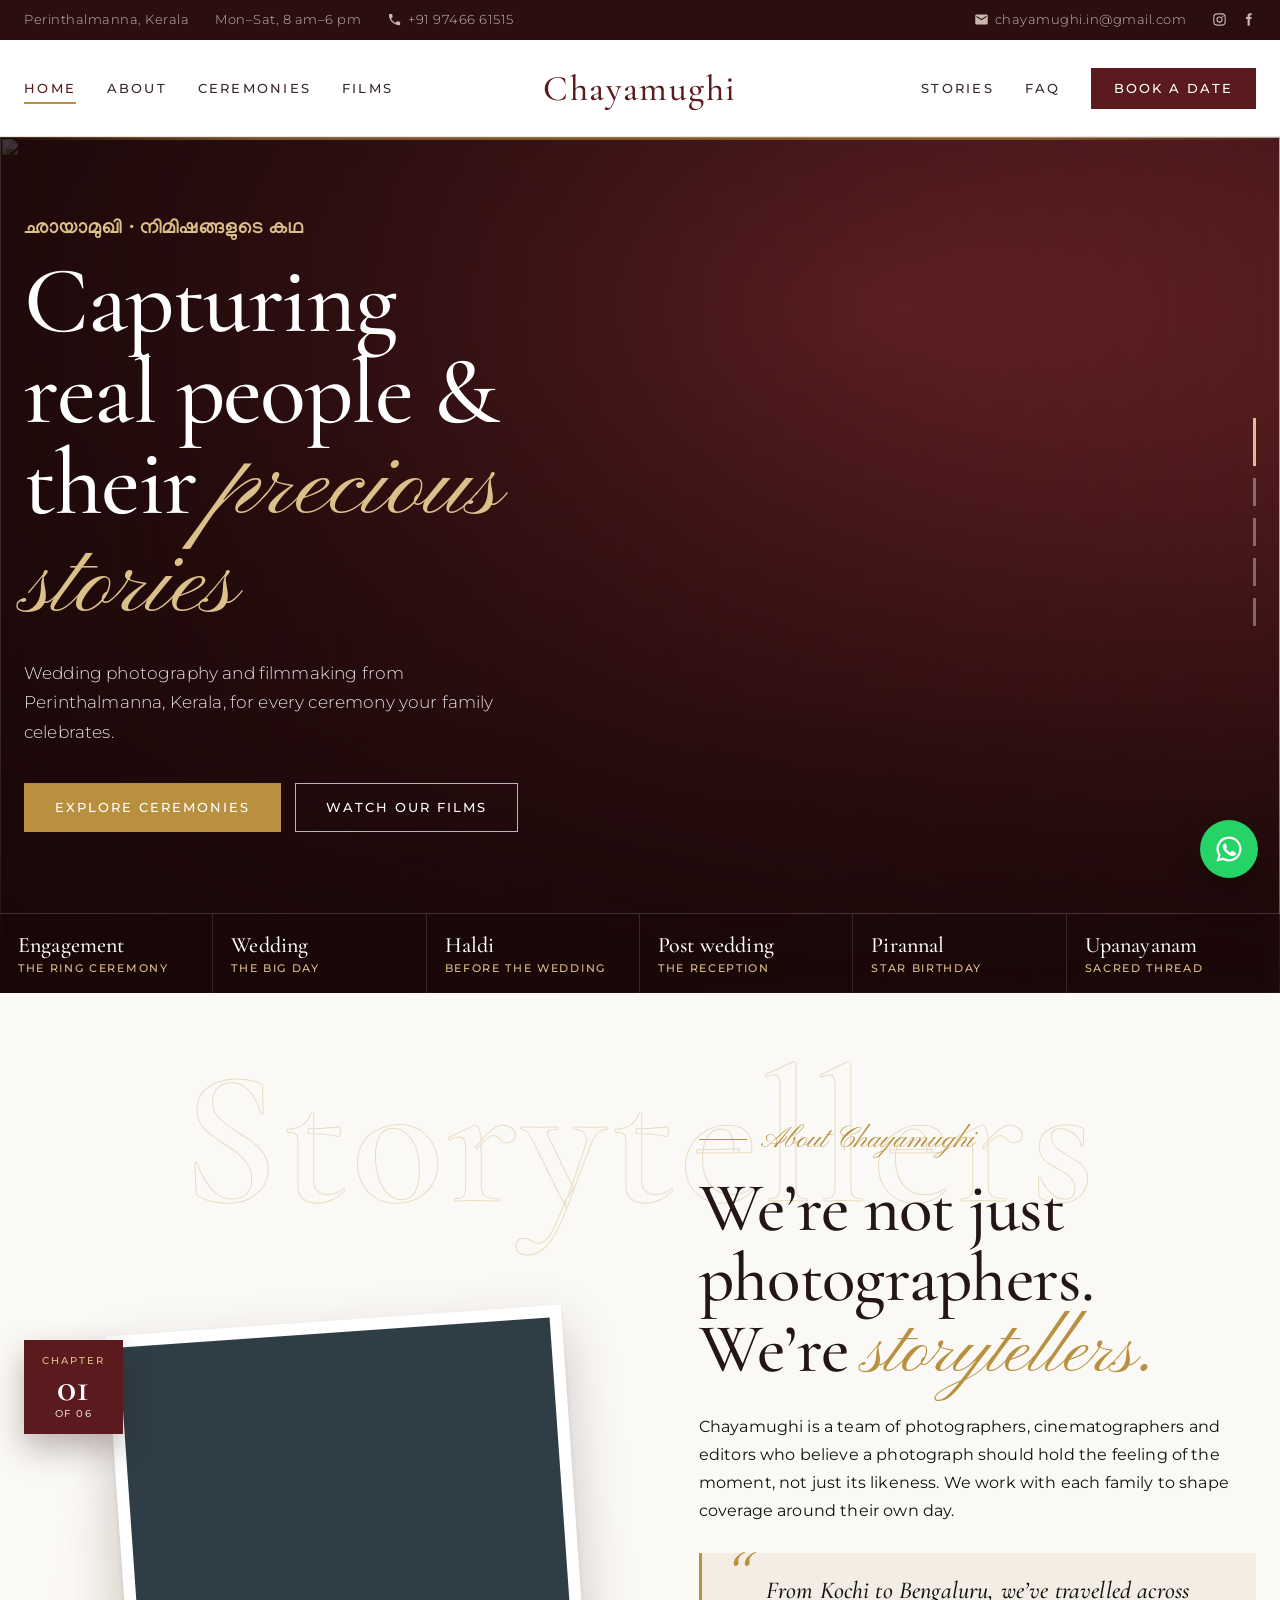
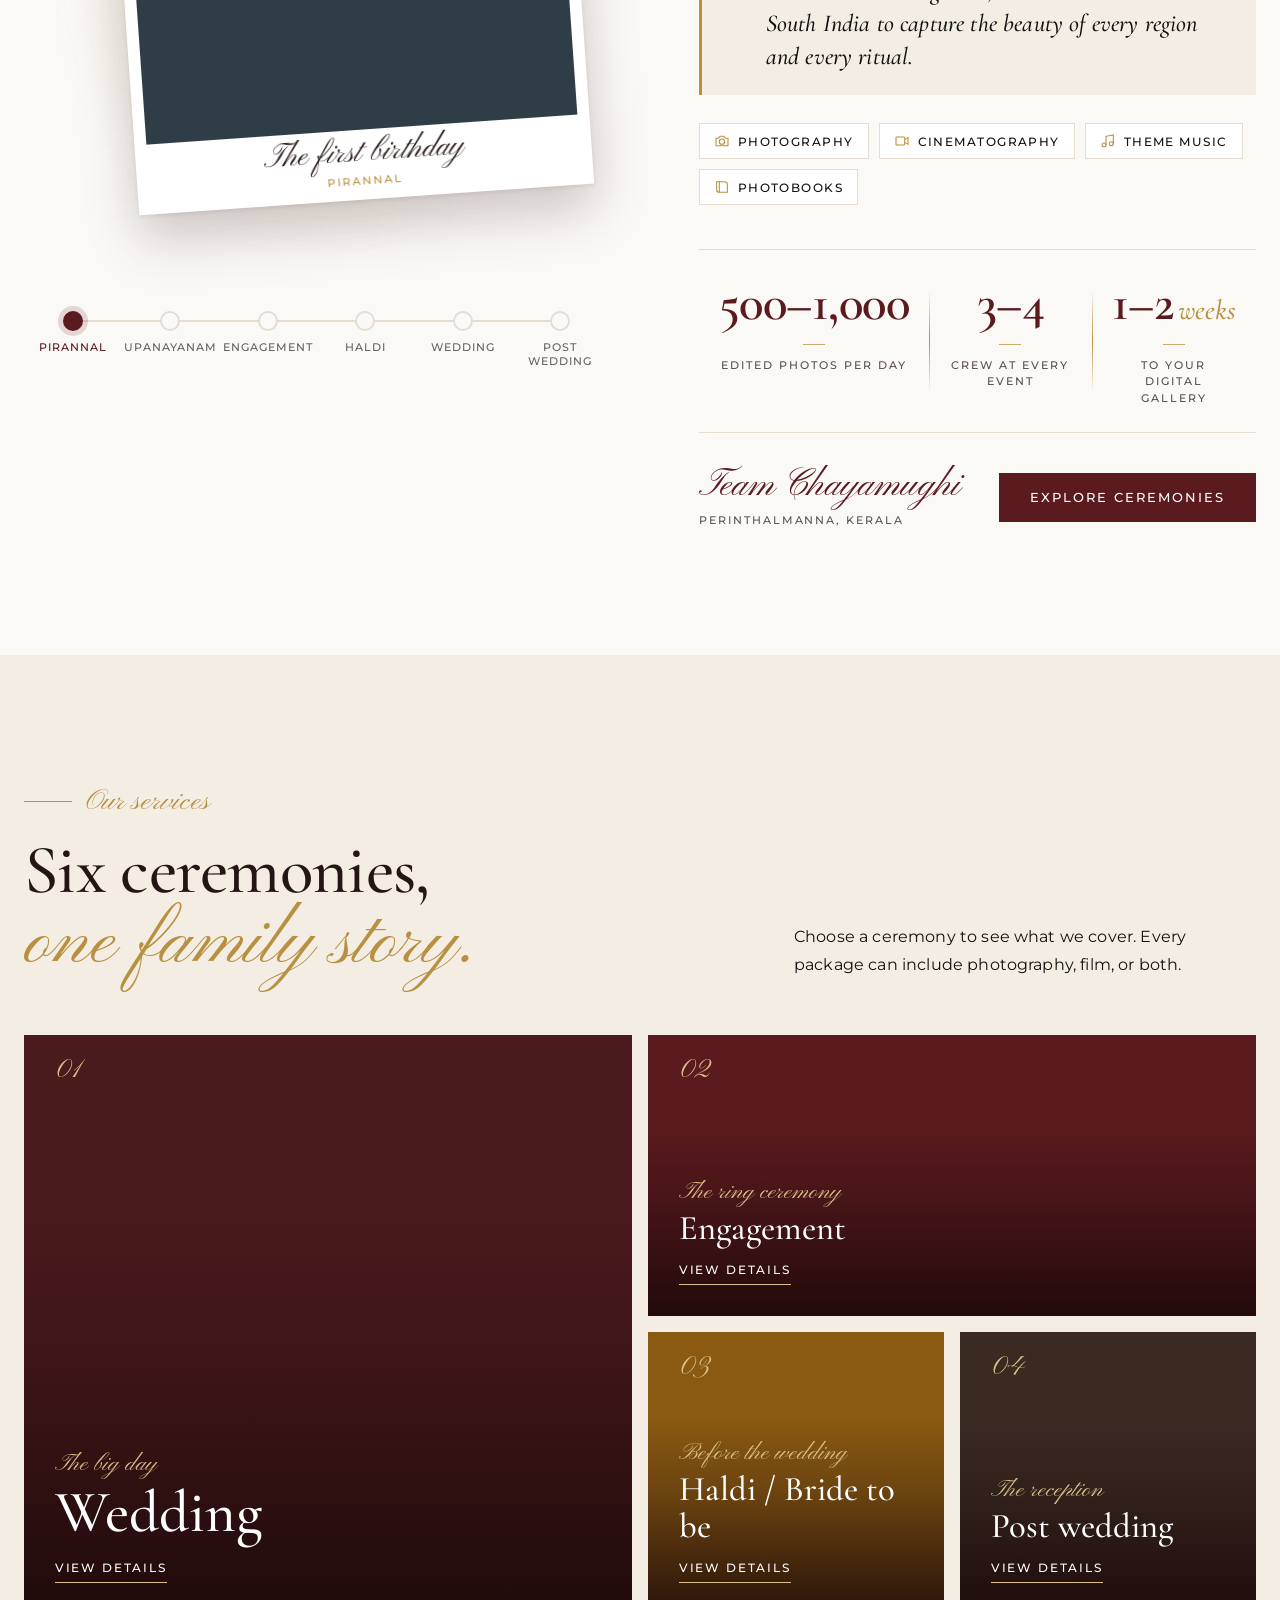
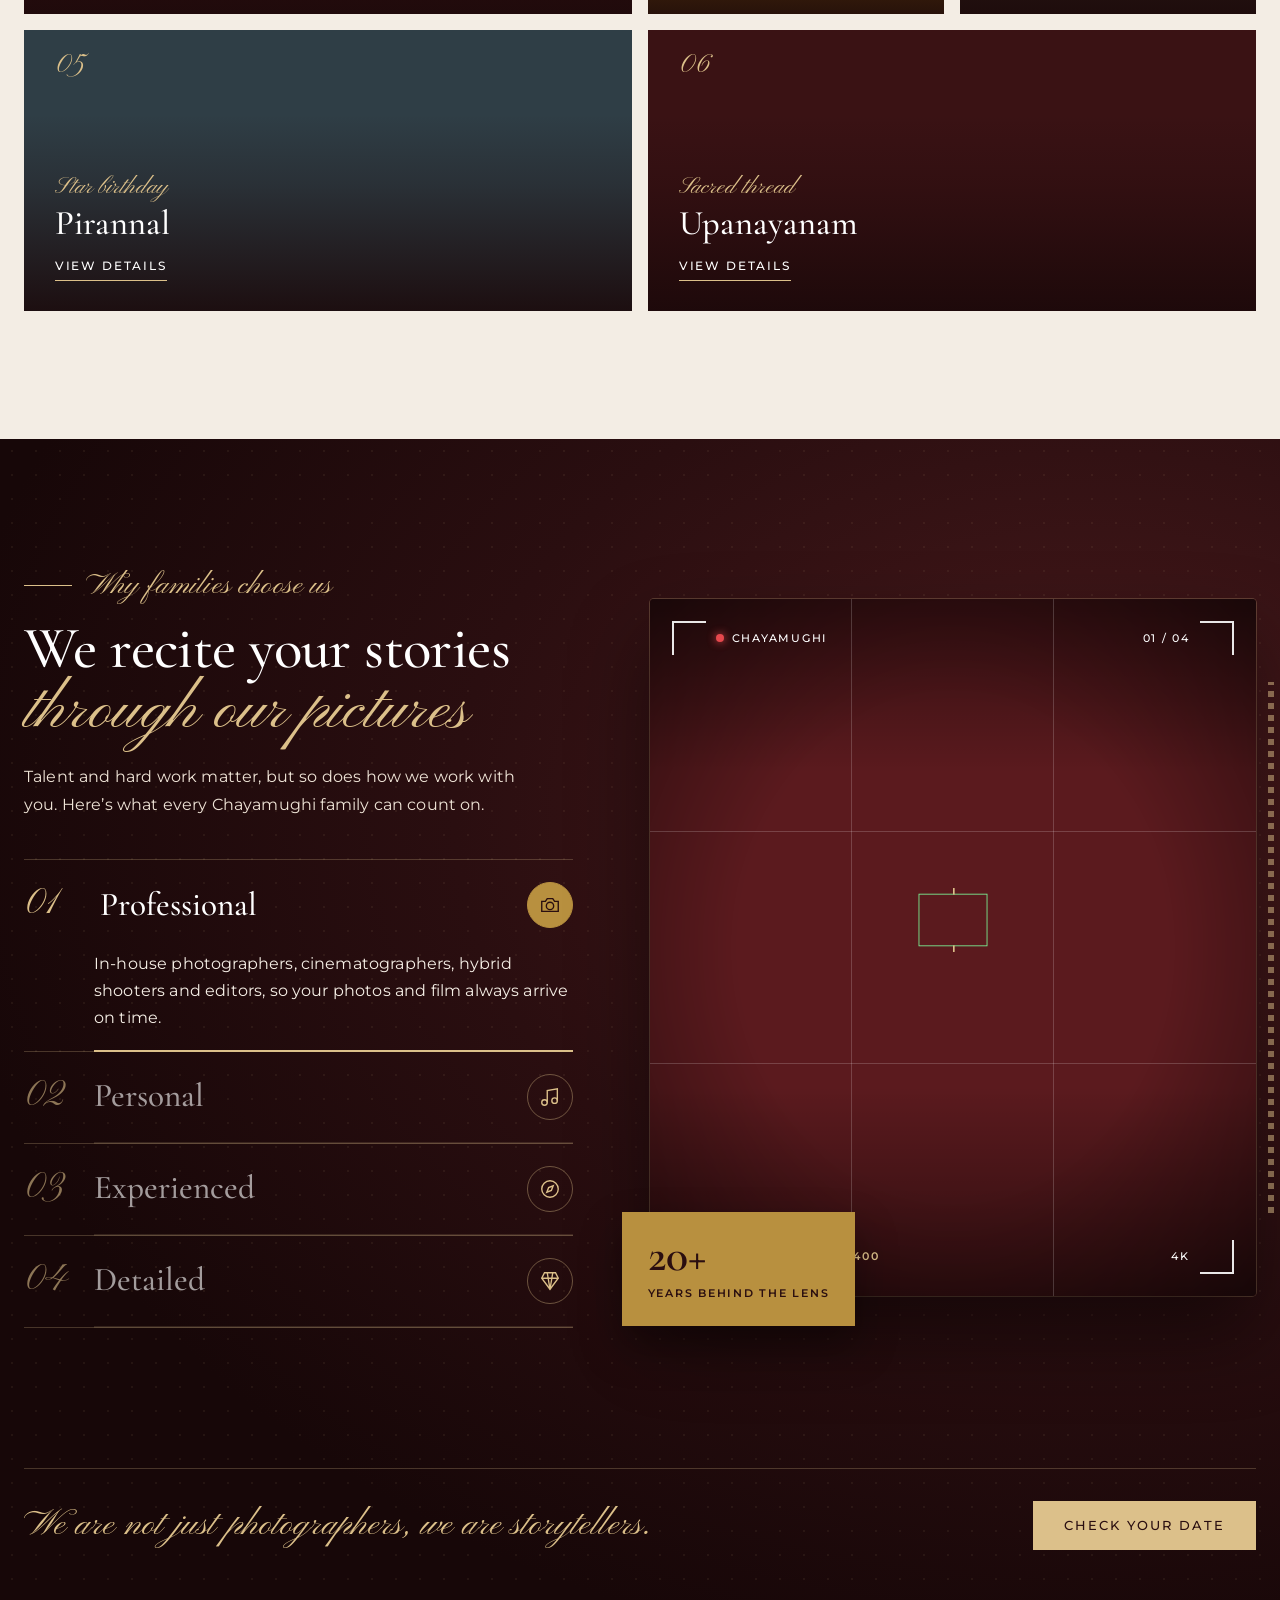
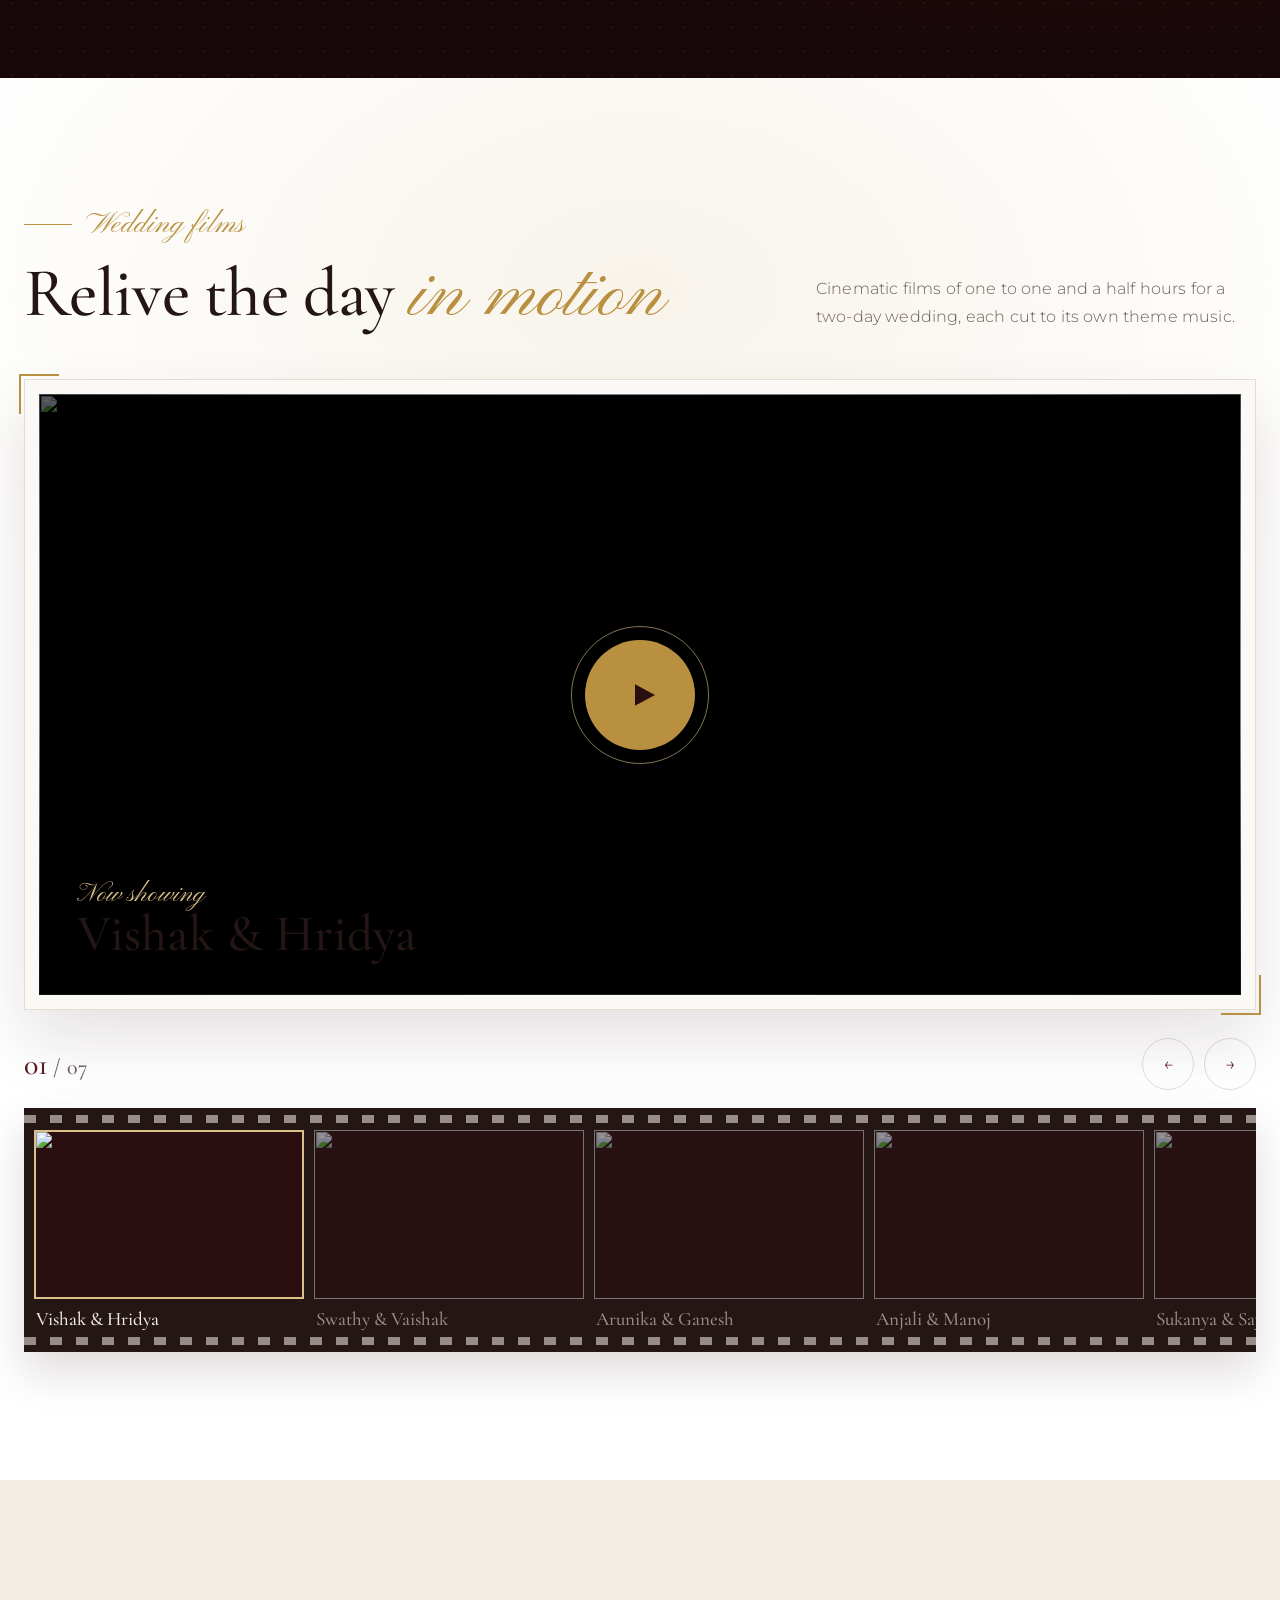
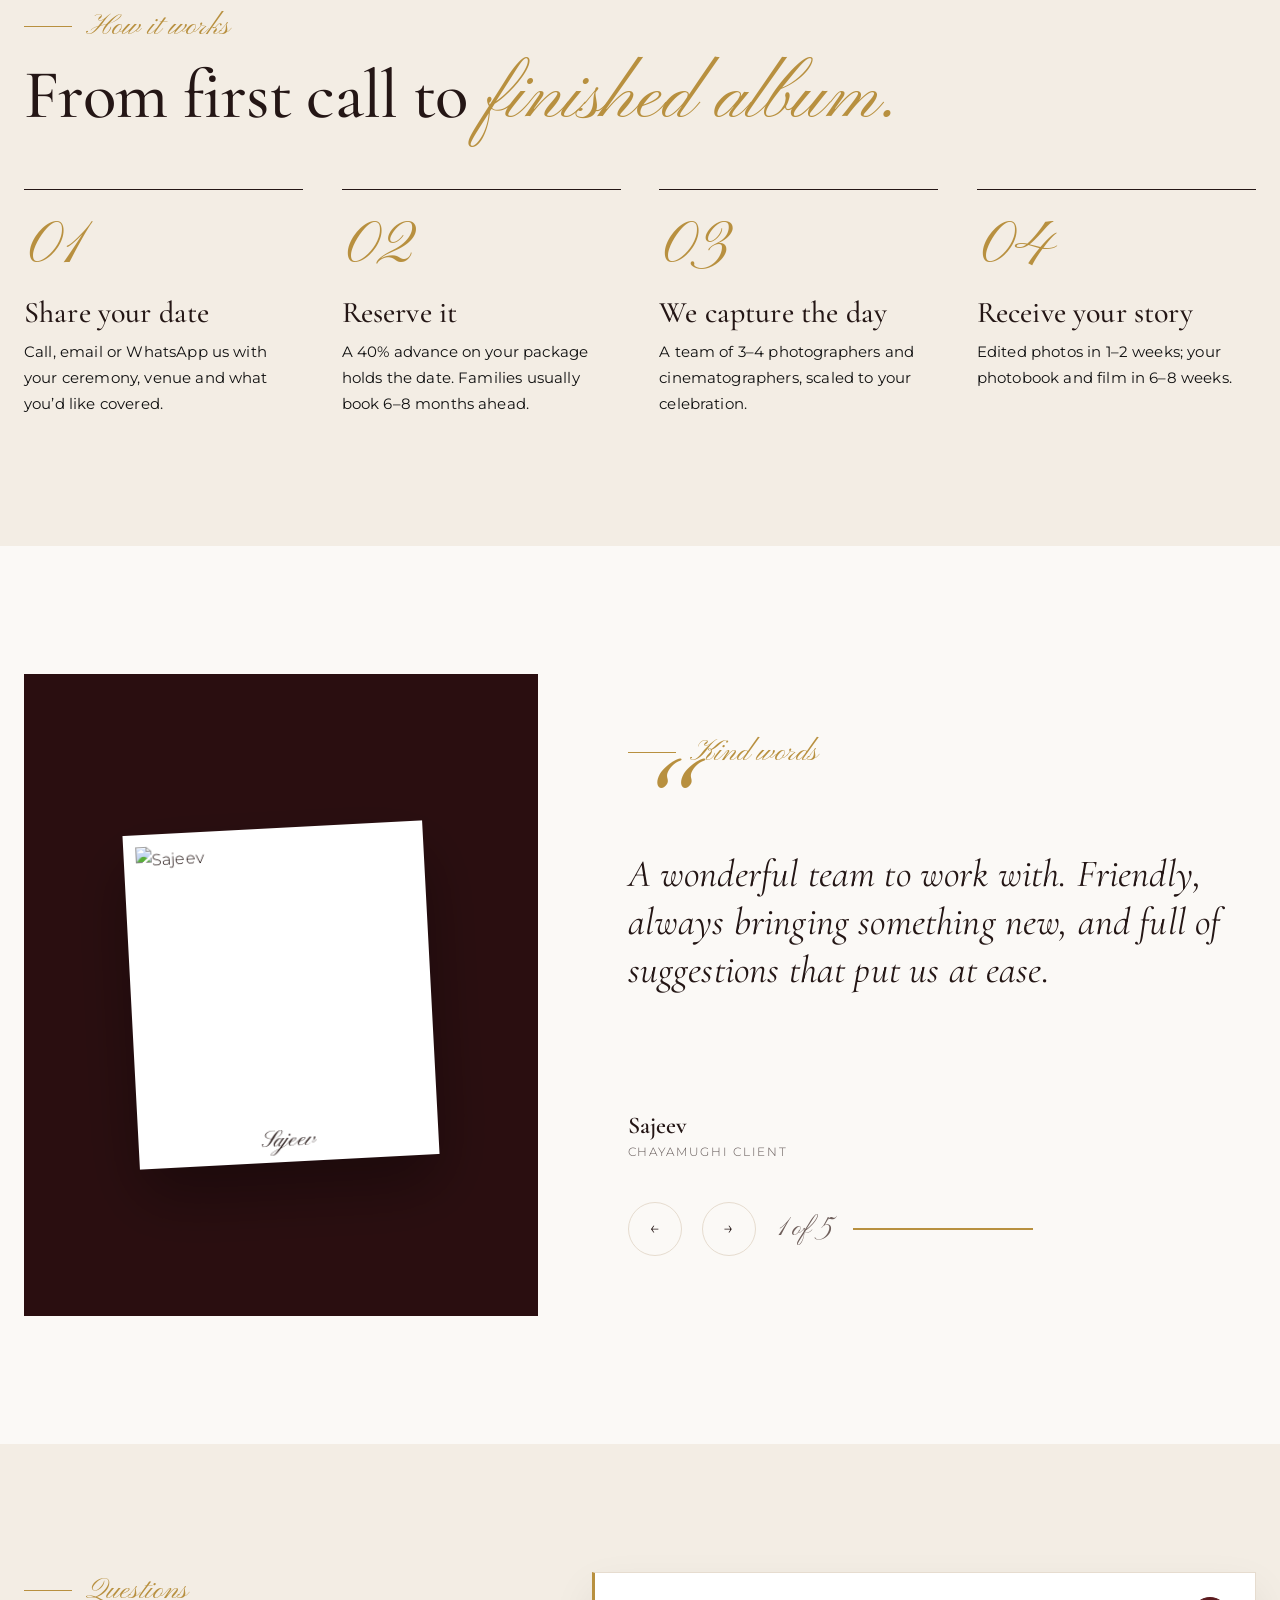
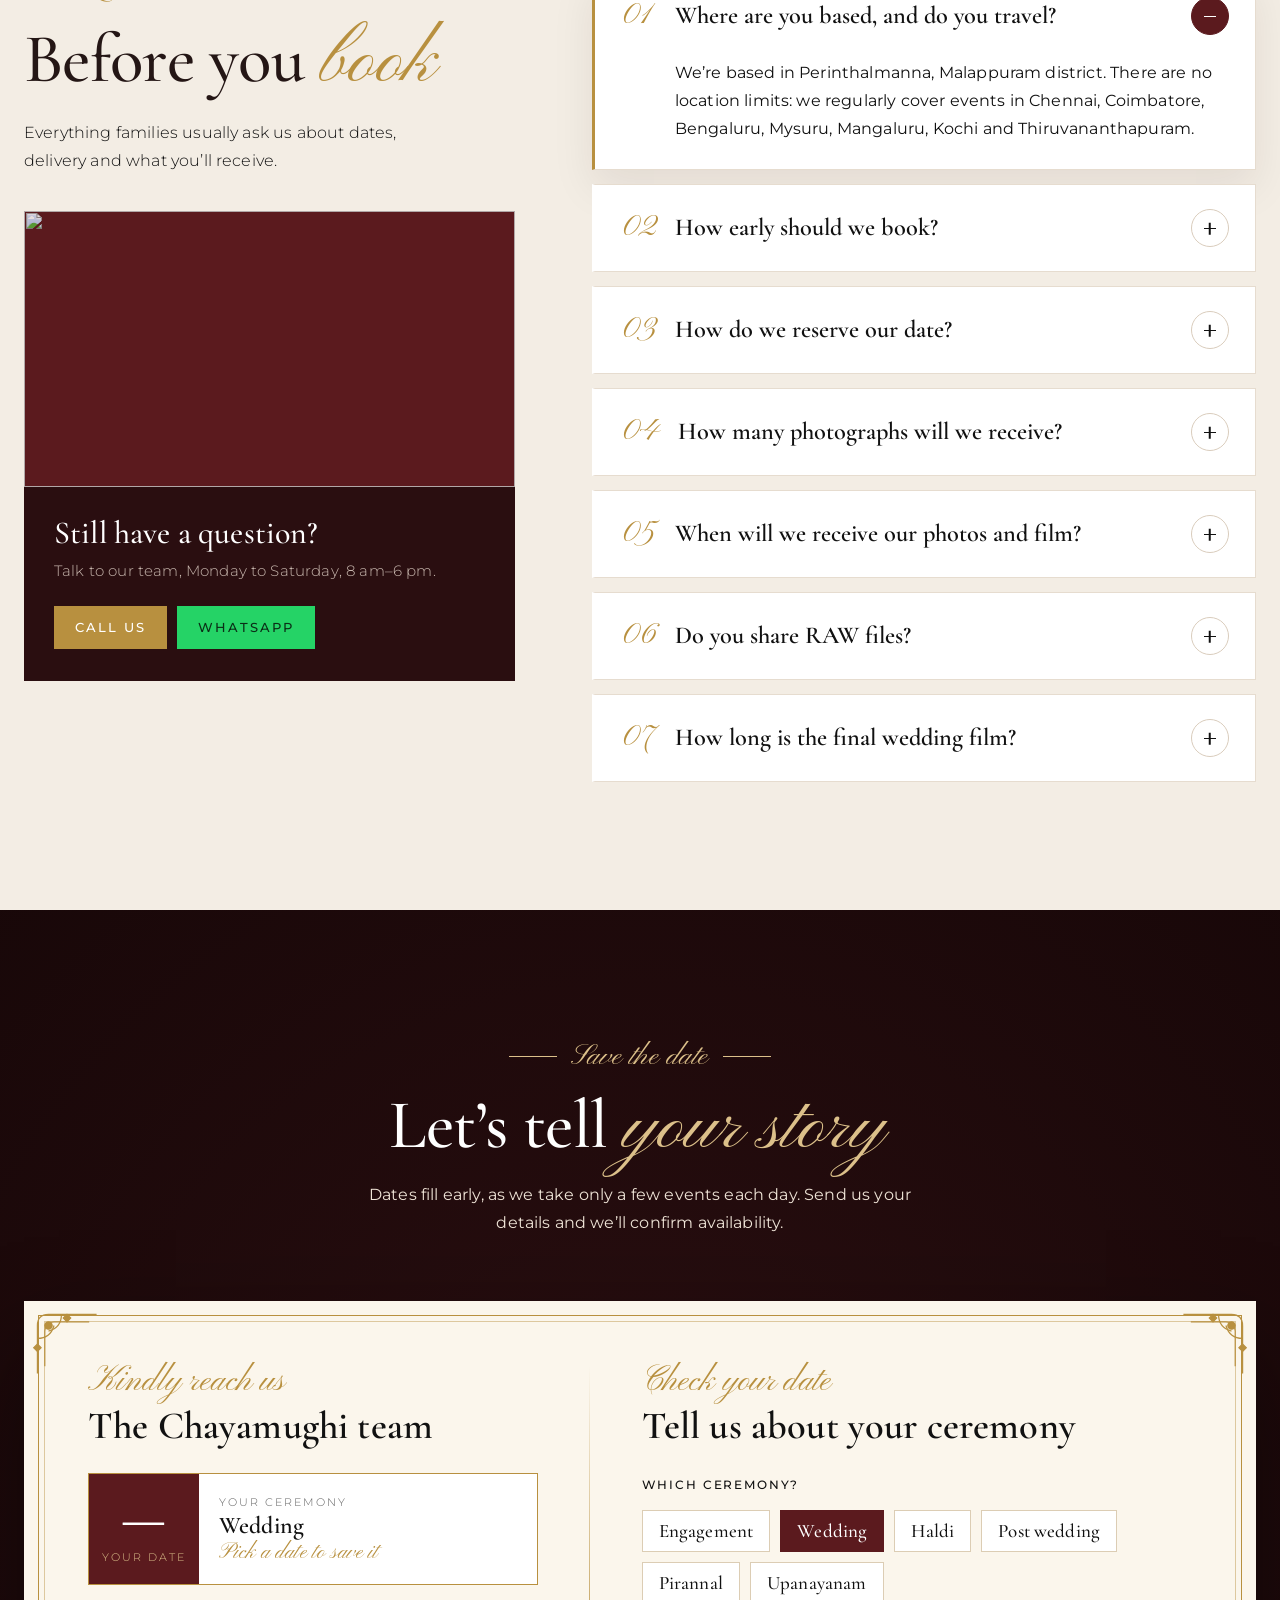
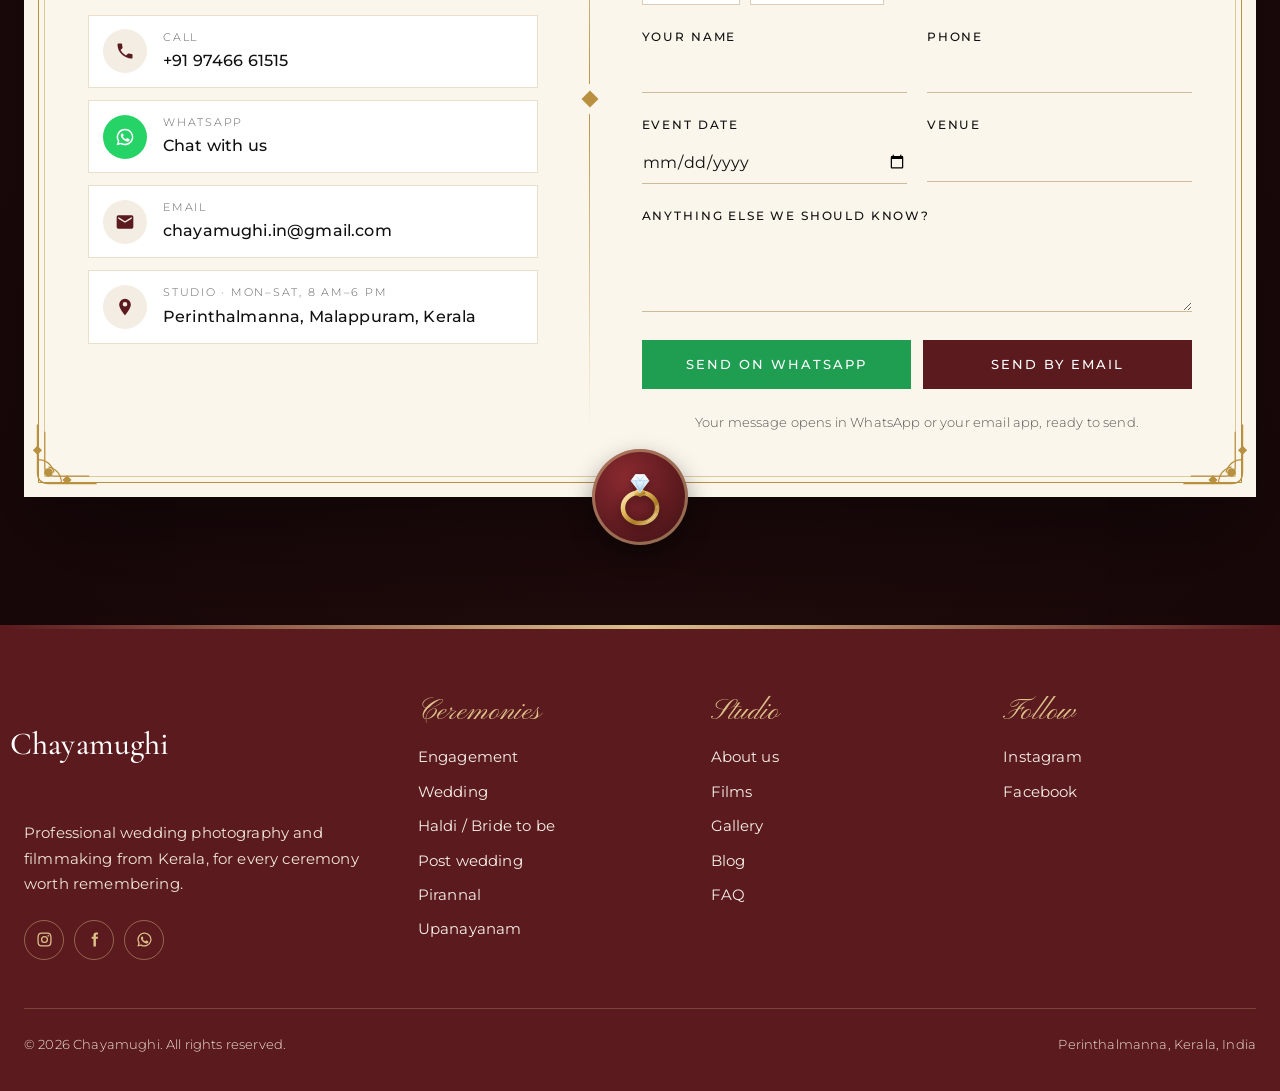
==== commit 26681c3a: "Add files via upload" ====
--- a/index.html
+++ b/index.html
@@ -131,21 +131,77 @@
 .hero-index li:last-child a{border-right:0}
 .hero-index a:hover{background:rgba(184,144,63,.28)}
 .hero-index .t{display:block;font:500 22px/1.2 var(--display)}
-.hero-index .m{display:block;font:700 13px var(--ml);color:var(--gold-lt);margin-top:2px}
+.hero-index .m{display:block;font:500 10.5px var(--sans);letter-spacing:.16em;text-transform:uppercase;color:var(--gold-lt);margin-top:4px}
 @media (max-width:980px){.hero-index ul{grid-template-columns:repeat(3,1fr)}.hero-index a{border-bottom:1px solid rgba(255,255,255,.12)}.slide-dots{display:none}}
 @media (max-width:520px){.hero-index ul{grid-template-columns:repeat(2,1fr)}.hero-index a{padding:14px}}
 
-/* ================= INTRO ================= */
-.intro .wrap{display:grid;grid-template-columns:1fr 1fr;gap:clamp(40px,7vw,110px);align-items:center}
-.intro-photos{position:relative;aspect-ratio:1/1.05}
-.intro-photos .p1,.intro-photos .p2{position:absolute;overflow:hidden;background:var(--paper-2)}
-.intro-photos .p1{inset:0 22% 18% 0}
-.intro-photos .p2{inset:auto 0 0 auto;width:52%;aspect-ratio:3/4;border:10px solid var(--paper)}
-.intro-photos img{width:100%;height:100%;object-fit:cover}
-.intro-photos .badge{position:absolute;left:6%;bottom:4%;background:var(--maroon);color:var(--on-dark);padding:22px 26px;max-width:220px}
-.intro-photos .badge b{display:block;font:500 58px/1 var(--display);color:var(--gold-lt)}
-.intro-photos .badge span{font-size:13px}
-.intro p{color:#111111;font-weight:400;max-width:52ch}
+/* ================= ABOUT: editorial collage ================= */
+.intro{position:relative;overflow:hidden;background:var(--paper)}
+.intro .bigword{position:absolute;left:50%;top:clamp(30px,4vw,60px);transform:translateX(-50%);font:600 clamp(90px,15vw,240px)/1 var(--display);letter-spacing:.02em;color:transparent;-webkit-text-stroke:1px rgba(184,144,63,.28);white-space:nowrap;pointer-events:none;user-select:none}
+.intro .wrap{position:relative;display:grid;grid-template-columns:1.05fr 1fr;gap:clamp(48px,7vw,110px);align-items:center}
+/* ---- About: "A life, in frames" ---- */
+.life{position:relative}
+.life-stage{position:relative;aspect-ratio:1/1.02;isolation:isolate}
+.life-stage::before{content:"";position:absolute;inset:8% 6% 4%;border-radius:50%;background:radial-gradient(closest-side,rgba(184,144,63,.22),transparent);filter:blur(10px);z-index:-1}
+.life-sway{position:absolute;inset:0}
+@media (prefers-reduced-motion:no-preference){.life-sway{animation:sway 9s ease-in-out infinite}@keyframes sway{0%,100%{transform:rotate(-.6deg) translateY(0)}50%{transform:rotate(.6deg) translateY(-6px)}}}
+.print{position:absolute;left:11%;top:4%;width:78%;background:#fff;padding:12px 12px 70px;box-shadow:0 2px 4px rgba(0,0,0,.08),0 24px 50px rgba(42,14,16,.22);
+  transform:translate(var(--x,0),var(--y,0)) rotate(var(--r,0deg));transform-origin:50% 50%;opacity:0;transition:transform .9s cubic-bezier(.2,.7,.2,1),opacity .6s,filter .6s}
+.print .ph{position:relative;aspect-ratio:1/.92;overflow:hidden;background:var(--fb,#3A1214)}
+.print .ph img{width:100%;height:100%;object-fit:cover}
+.print .cap{position:absolute;left:0;right:0;bottom:12px;text-align:center}
+.print .cap b{display:block;font:400 32px/1 var(--script);color:#241615}
+.print .cap small{display:block;margin-top:6px;font:500 10.5px var(--sans);letter-spacing:.2em;text-transform:uppercase;color:var(--gold)}
+.print.past{opacity:1;filter:brightness(.96)}
+.print.past.far{opacity:0}
+.print.now{opacity:1}
+@media (prefers-reduced-motion:no-preference){
+  .print.now{animation:drop 1.15s cubic-bezier(.25,.8,.25,1) both}
+  @keyframes drop{
+    0%{opacity:0;transform:translate(calc(var(--x,0px) + 40px),-70px) rotate(calc(var(--r,0deg) + 14deg)) scale(1.12);box-shadow:0 60px 90px rgba(42,14,16,.25)}
+    55%{opacity:1;transform:translate(var(--x,0),6px) rotate(calc(var(--r,0deg) - 2deg)) scale(.99)}
+    78%{transform:translate(var(--x,0),-3px) rotate(calc(var(--r,0deg) + .8deg)) scale(1.005)}
+    100%{opacity:1;transform:translate(var(--x,0),var(--y,0)) rotate(var(--r,0deg)) scale(1)}}
+  .print.now .ph img{animation:develop 2.2s .35s ease-out both,breathe 6s 2.4s ease-in-out infinite alternate}
+  @keyframes develop{0%{filter:sepia(1) brightness(.35) contrast(1.4) blur(5px)}60%{filter:sepia(.4) brightness(.9) blur(1px)}100%{filter:none}}
+  @keyframes breathe{from{transform:scale(1)}to{transform:scale(1.07) translate(-1%,-1%)}}
+  .print.now .cap{animation:capIn .8s 1.2s both}
+  @keyframes capIn{from{opacity:0;transform:translateY(8px)}to{opacity:1;transform:none}}
+}
+.life-flash{position:absolute;inset:0;background:#fff;opacity:0;pointer-events:none;z-index:50}
+.life.snap .life-flash{animation:lflash .5s ease-out}
+@keyframes lflash{0%{opacity:.6}100%{opacity:0}}
+.life-chapter{position:absolute;z-index:40;left:0;top:10%;background:var(--maroon);color:#fff;padding:14px 18px;box-shadow:0 14px 30px rgba(42,14,16,.3);text-align:center;min-width:96px}
+.life-chapter small{display:block;font:500 10px var(--sans);letter-spacing:.2em;text-transform:uppercase;color:var(--gold-lt)}
+.life-chapter b{display:block;font:600 40px/1 var(--display)}
+.life-chapter span{display:block;font:500 10px var(--sans);letter-spacing:.14em;text-transform:uppercase;opacity:.8}
+/* finale: all six prints fan out like an album */
+.life-stage.fan .print{opacity:1!important;filter:none;animation:none;transform-origin:50% 175%;transform:translateY(-58%) rotate(calc((var(--i) - 2.5) * 9deg)) scale(.58);transition:transform 1.1s cubic-bezier(.2,.7,.2,1) calc(var(--i) * 70ms),opacity .4s}
+.life-stage.fan .print .cap b{font-size:40px}
+.life-finale{position:absolute;left:0;right:0;bottom:7%;text-align:center;z-index:45;opacity:0;transform:translateY(10px);transition:opacity .8s .8s,transform .8s .8s;pointer-events:none}
+.life-finale b{display:block;font:400 clamp(30px,3vw,42px)/1 var(--script);color:var(--maroon)}
+.life-finale small{display:block;margin-top:8px;font:500 11px var(--sans);letter-spacing:.2em;text-transform:uppercase;color:#111}
+.life-stage.fan~.life-finale,.life-stage.fan .life-finale{opacity:1;transform:none}
+.life-line{position:relative;list-style:none;margin:34px 0 0;padding:0;display:grid;grid-template-columns:repeat(6,1fr)}
+.life-line::before,.life-line .fill{content:"";position:absolute;left:calc(100%/12);right:calc(100%/12);top:9px;height:2px;background:var(--line)}
+.life-line .fill{background:var(--gold);right:auto;width:0;transition:width .9s var(--ease)}
+.life-line button{position:relative;display:flex;flex-direction:column;align-items:center;gap:10px;width:100%;background:none;border:0;padding:0;cursor:pointer;color:#111}
+.life-line .nd{width:20px;height:20px;border-radius:50%;background:var(--paper);border:2px solid var(--line);transition:.4s;position:relative;z-index:1}
+.life-line .lb{font:500 10.5px/1.3 var(--sans);letter-spacing:.1em;text-transform:uppercase;text-align:center;opacity:.65;transition:opacity .3s}
+.life-line li.done .nd{border-color:var(--gold);background:var(--gold)}
+.life-line li.cur .nd{border-color:var(--maroon);background:var(--maroon);box-shadow:0 0 0 5px rgba(91,26,30,.15)}
+.life-line li.cur .lb,.life-line button:hover .lb{opacity:1;color:var(--maroon)}
+@media (max-width:520px){.life-line .lb{font-size:9px;letter-spacing:.04em}.print{padding-bottom:60px}.print .cap b{font-size:26px}.life-chapter{min-width:76px;padding:10px 12px}.life-chapter b{font-size:30px}}
+.about-copy .h2{margin-bottom:26px}
+.about-copy p{color:#111;font-weight:400;max-width:54ch;margin:0 0 16px}
+.about-quote{position:relative;margin:28px 0;padding:22px 26px 22px 64px;background:var(--paper-2);border-left:3px solid var(--gold);font:italic 500 clamp(21px,1.9vw,26px)/1.35 var(--display);color:#111}
+.about-quote::before{content:"“";position:absolute;left:18px;top:6px;font:400 70px/1 var(--script);color:var(--gold)}
+.offer{display:flex;flex-wrap:wrap;gap:10px;margin:0 0 6px;padding:0;list-style:none}
+.offer li{display:flex;align-items:center;gap:8px;padding:9px 14px;border:1px solid var(--line);background:#fff;font:500 12px var(--sans);letter-spacing:.12em;text-transform:uppercase;color:#111}
+.offer svg{width:16px;height:16px;color:var(--gold)}
+.sign{display:flex;align-items:center;justify-content:space-between;gap:20px;flex-wrap:wrap;margin-top:34px}
+.sign p{margin:0;font:400 38px/1 var(--script);color:var(--maroon)}
+.sign small{display:block;font:500 11px var(--sans);letter-spacing:.18em;text-transform:uppercase;color:#111;opacity:.7;margin-top:8px}
 .stats{display:grid;grid-template-columns:repeat(3,1fr);margin-top:44px;border-top:1px solid var(--line);border-bottom:1px solid var(--line)}
 .stats>div{padding:28px 20px 26px;text-align:center;position:relative}
 .stats>div+div::before{content:"";position:absolute;left:0;top:22%;bottom:22%;width:1px;background:linear-gradient(transparent,var(--gold),transparent)}
@@ -155,7 +211,7 @@
 .stats span::before{content:"";display:block;width:22px;height:1px;background:var(--gold);margin:0 auto 12px}
 @media (prefers-color-scheme:dark){:root:not([data-theme="light"]) .stats b{color:var(--gold-lt)}}
 @media (max-width:520px){.stats{grid-template-columns:1fr}.stats>div+div::before{left:22%;right:22%;top:0;bottom:auto;width:auto;height:1px;background:linear-gradient(90deg,transparent,var(--gold),transparent)}}
-@media (max-width:900px){.intro .wrap{grid-template-columns:1fr}.intro-photos{max-width:560px}}
+@media (max-width:980px){.intro .wrap{grid-template-columns:1fr}.life{max-width:560px;width:100%;margin:0 auto}}
 
 /* ================= CEREMONIES ================= */
 .ceremonies{background:var(--paper-2)}
@@ -169,7 +225,7 @@
 .tile:hover::after{background:linear-gradient(0deg,rgba(91,26,30,.92) 0%,rgba(26,8,9,.4) 60%,rgba(26,8,9,.1) 100%)}
 .tile .body{position:absolute;z-index:2;left:0;right:0;bottom:0;padding:clamp(20px,2.4vw,34px)}
 .tile .num{position:absolute;z-index:2;top:20px;left:clamp(20px,2.4vw,34px);font:400 26px var(--script);color:var(--gold-lt)}
-.tile .ml{display:block;font-size:14px;color:var(--gold-lt);margin-bottom:4px}
+.tile .ml{display:block;font:400 24px/1 var(--script);color:var(--gold-lt);margin-bottom:6px}
 .tile h3{font:500 clamp(30px,2.7vw,42px)/1.05 var(--display);margin:0}
 .tile p{margin:0;max-height:0;opacity:0;overflow:hidden;font-size:14px;color:rgba(255,255,255,.88);transition:max-height .5s var(--ease),opacity .4s,margin .4s}
 .tile .more{display:inline-flex;font-size:11.5px;letter-spacing:.16em;text-transform:uppercase;font-weight:500;margin-top:14px;padding-bottom:4px;border-bottom:1px solid var(--gold-lt)}
@@ -192,7 +248,7 @@
 .drawer .dimg img{width:100%;height:100%;object-fit:cover}
 .drawer .close{position:absolute;top:calc(16px + env(safe-area-inset-top,0px));right:16px;width:46px;height:46px;border-radius:50%;border:0;background:rgba(255,255,255,.92);color:#241615;cursor:pointer;font-size:22px;z-index:2}
 .drawer .dbody{padding:40px clamp(24px,5vw,52px) 52px}
-.drawer .ml{color:var(--gold);font-size:17px}
+.drawer .ml{font:400 30px/1 var(--script);color:var(--gold)}
 .drawer h3{font:500 clamp(44px,5.4vw,64px)/1 var(--display);margin:6px 0 20px}
 .drawer .desc{color:var(--muted);margin:0 0 32px}
 .drawer h4{font:400 28px var(--script);color:var(--gold);margin:0 0 10px}
@@ -454,7 +510,21 @@
 .form-note{grid-column:1/-1;font-size:13px;color:#111;opacity:.7;margin:0;text-align:center}
 .form-error{grid-column:1/-1;font-size:14px;color:#A3242A;margin:0;display:none}
 .inv-seal{position:absolute;left:50%;bottom:-38px;transform:translateX(-50%);width:76px;height:76px;border-radius:50%;background:radial-gradient(circle at 35% 30%,#8A2A30,var(--maroon) 60%,#3A0F12);display:grid;place-items:center;box-shadow:0 10px 24px rgba(0,0,0,.4),inset 0 0 0 3px rgba(220,192,138,.5);z-index:2}
-.inv-seal span{font:700 26px/1 var(--ml);color:var(--gold-lt)}
+.inv-seal{width:96px!important;height:96px!important;bottom:-48px!important}
+.inv-seal .ring{width:72px;height:72px;overflow:visible;filter:drop-shadow(0 3px 4px rgba(0,0,0,.35))}
+.inv-seal .sparkles path{transform-box:fill-box;transform-origin:center;opacity:.9}
+.inv-seal .glint{opacity:0;transform-box:fill-box}
+@media (prefers-reduced-motion:no-preference){
+  .inv-seal .sparkles path{opacity:0}
+  .inv-seal .sparkles .sp1{animation:twk 2.4s ease-in-out infinite}
+  .inv-seal .sparkles .sp2{animation:twk 2.4s .8s ease-in-out infinite}
+  .inv-seal .sparkles .sp3{animation:twk 2.4s 1.6s ease-in-out infinite}
+  @keyframes twk{0%,100%{opacity:0;transform:scale(.3) rotate(0)}50%{opacity:1;transform:scale(1.25) rotate(45deg)}}
+  .inv-seal .gem{animation:gemglow 3s ease-in-out infinite}
+  @keyframes gemglow{0%,100%{filter:drop-shadow(0 0 2px rgba(255,255,255,.6))}50%{filter:drop-shadow(0 0 6px #fff) drop-shadow(0 0 12px rgba(190,225,255,.9))}}
+  .inv-seal .glint{animation:glint 3.5s 1s ease-in-out infinite}
+  @keyframes glint{0%,55%{opacity:0;transform:translateX(0) skewX(-20deg)}65%{opacity:.85}85%{opacity:0;transform:translateX(26px) skewX(-20deg)}100%{opacity:0}}
+}
 @media (max-width:980px){.invite-grid{grid-template-columns:1fr}.divider{width:auto;height:1px;background:linear-gradient(90deg,transparent,var(--gold),transparent)}}
 @media (max-width:560px){form.enquiry{grid-template-columns:1fr}.orn{width:52px;height:52px}.std .day{width:88px}.std .day b{font-size:42px}}
 
@@ -497,7 +567,6 @@
   <symbol id="i-wa" viewBox="0 0 24 24"><path d="M12 2a10 10 0 00-8.6 15.1L2 22l5-1.3A10 10 0 1012 2zm0 18.2a8.2 8.2 0 01-4.2-1.2l-.3-.2-3 .8.8-2.9-.2-.3A8.2 8.2 0 1112 20.2zm4.5-6.1c-.2-.1-1.5-.7-1.7-.8s-.4-.1-.6.1-.7.8-.8 1-.3.2-.5.1a6.7 6.7 0 01-3.3-2.9c-.3-.4.3-.4.8-1.3.1-.2 0-.3 0-.4l-.8-1.8c-.2-.5-.4-.4-.6-.4h-.5a1 1 0 00-.7.3 3 3 0 00-.9 2.2 5.2 5.2 0 001.1 2.7 11.8 11.8 0 004.5 4c1.7.7 2.3.8 3.1.6a2.7 2.7 0 001.8-1.2 2.2 2.2 0 00.1-1.3c0-.1-.2-.2-.5-.3z"/></symbol>
   <symbol id="i-ig" viewBox="0 0 24 24"><path d="M12 7a5 5 0 100 10 5 5 0 000-10zm0 8.2a3.2 3.2 0 110-6.4 3.2 3.2 0 010 6.4zM17.3 5.5a1.2 1.2 0 100 2.4 1.2 1.2 0 000-2.4zM12 2c-2.7 0-3 0-4.1.1C4.3 2.2 2.2 4.3 2.1 7.9 2 9 2 9.3 2 12s0 3 .1 4.1c.1 3.6 2.2 5.7 5.8 5.8 1.1.1 1.4.1 4.1.1s3 0 4.1-.1c3.6-.1 5.7-2.2 5.8-5.8.1-1.1.1-1.4.1-4.1s0-3-.1-4.1c-.1-3.6-2.2-5.7-5.8-5.8C15 2 14.7 2 12 2zm0 1.8c2.7 0 3 0 4 .1 2.7.1 4 1.4 4.1 4.1.1 1 .1 1.3.1 4s0 3-.1 4c-.1 2.7-1.4 4-4.1 4.1-1 .1-1.3.1-4 .1s-3 0-4-.1c-2.7-.1-4-1.4-4.1-4.1-.1-1-.1-1.3-.1-4s0-3 .1-4C4 5.3 5.3 4 8 3.9c1-.1 1.3-.1 4-.1z"/></symbol>
   <symbol id="i-fb" viewBox="0 0 24 24"><path d="M14 8V6.3c0-.8.2-1.3 1.4-1.3H17V2h-2.5C11.5 2 10.5 3.5 10.5 6v2H8v3h2.5v11H14V11h2.6l.4-3z"/></symbol>
-  <symbol id="i-in" viewBox="0 0 24 24"><path d="M4.98 3.5a2.5 2.5 0 11-.01 5 2.5 2.5 0 01.01-5zM3 9.75h4V21H3zM9.5 9.75h3.8v1.6h.06c.53-1 1.83-2 3.77-2 4.03 0 4.77 2.6 4.77 6V21h-4v-5c0-1.2 0-2.75-1.7-2.75s-1.95 1.3-1.95 2.65V21H9.5z"/></symbol>
   <symbol id="i-ph" viewBox="0 0 24 24"><path d="M6.6 10.8a15.1 15.1 0 006.6 6.6l2.2-2.2a1 1 0 011-.25 11.4 11.4 0 003.6.57 1 1 0 011 1V20a1 1 0 01-1 1A17 17 0 013 4a1 1 0 011-1h3.5a1 1 0 011 1c0 1.25.2 2.45.57 3.57a1 1 0 01-.25 1z"/></symbol>
   <symbol id="i-ml" viewBox="0 0 24 24"><path d="M20 4H4a2 2 0 00-2 2v12a2 2 0 002 2h16a2 2 0 002-2V6a2 2 0 00-2-2zm0 4l-8 5-8-5V6l8 5 8-5z"/></symbol>
 </svg>
@@ -515,7 +584,6 @@
       <span class="social">
         <a href="https://www.instagram.com/chayamughi.nam" target="_blank" rel="noopener" aria-label="Instagram"><svg><use href="#i-ig"/></svg></a>
         <a href="https://www.facebook.com/chayamughi" target="_blank" rel="noopener" aria-label="Facebook"><svg><use href="#i-fb"/></svg></a>
-        <a href="https://www.linkedin.com/company/chayamughi/" target="_blank" rel="noopener" aria-label="LinkedIn"><svg><use href="#i-in"/></svg></a>
       </span>
     </div>
   </div>
@@ -576,33 +644,48 @@
   </div>
   <nav class="hero-index" aria-label="Ceremonies">
     <ul class="wrap" style="width:min(1280px,100%)">
-      <li><a href="#ceremonies" data-open="engagement"><span class="t">Engagement</span><span class="m" lang="ml">നിശ്ചയം</span></a></li>
-      <li><a href="#ceremonies" data-open="wedding"><span class="t">Wedding</span><span class="m" lang="ml">കല്യാണം</span></a></li>
-      <li><a href="#ceremonies" data-open="pre"><span class="t">Haldi</span><span class="m" lang="ml">ഹൽദി</span></a></li>
-      <li><a href="#ceremonies" data-open="post"><span class="t">Post wedding</span><span class="m" lang="ml">സൽക്കാരം</span></a></li>
-      <li><a href="#ceremonies" data-open="pirannal"><span class="t">Pirannal</span><span class="m" lang="ml">പിറന്നാൾ</span></a></li>
-      <li><a href="#ceremonies" data-open="upanayanam"><span class="t">Upanayanam</span><span class="m" lang="ml">ഉപനയനം</span></a></li>
+      <li><a href="#ceremonies" data-open="engagement"><span class="t">Engagement</span><span class="m">The ring ceremony</span></a></li>
+      <li><a href="#ceremonies" data-open="wedding"><span class="t">Wedding</span><span class="m">The big day</span></a></li>
+      <li><a href="#ceremonies" data-open="pre"><span class="t">Haldi</span><span class="m">Before the wedding</span></a></li>
+      <li><a href="#ceremonies" data-open="post"><span class="t">Post wedding</span><span class="m">The reception</span></a></li>
+      <li><a href="#ceremonies" data-open="pirannal"><span class="t">Pirannal</span><span class="m">Star birthday</span></a></li>
+      <li><a href="#ceremonies" data-open="upanayanam"><span class="t">Upanayanam</span><span class="m">Sacred thread</span></a></li>
     </ul>
   </nav>
 </section>
 
 <!-- ================= INTRO ================= -->
 <section class="intro" id="about">
+  <div class="bigword" aria-hidden="true">Storytellers</div>
   <div class="wrap">
-    <div class="intro-photos">
-      <div class="p1"><img src="https://chayamughi.in/assets1/images/gallery/binu-manaswini-2.jpg" alt="A traditional Hindu wedding photographed by Chayamughi" loading="lazy"></div>
-      <div class="p2"><img src="https://chayamughi.in/assets1/images/gallery/people-1.jpg" alt="Candid portrait by Chayamughi" loading="lazy"></div>
-      <div class="badge"><b>20+</b><span>years photographing Kerala’s ceremonies</span></div>
-    </div>
-    <div>
+    <div class="life" id="life" aria-label="A life in frames: from first birthday to wedding">
+      <div class="life-stage" id="lifeStage">
+        <div class="life-sway" id="lifeSway"></div>
+        <div class="life-chapter" aria-live="polite"><small>Chapter</small><b id="lifeNum">01</b><span>of 06</span></div>
+        <div class="life-finale"><b>Every chapter, one family</b><small>Captured by Chayamughi</small></div>
+        <div class="life-flash"></div>
+      </div>
+      <ol class="life-line" id="lifeLine"><span class="fill" id="lifeFill"></span></ol>
+    </div>
+    <div class="about-copy">
       <div class="kicker">About Chayamughi</div>
       <h2 class="h2">We’re not just photographers. We’re <em>storytellers.</em></h2>
-      <p style="margin-top:28px">Chayamughi is a team of photographers, cinematographers and editors who believe a photograph should hold the feeling of the moment, not just its likeness. We work with each family to shape coverage around their own day.</p>
-      <p>From Kochi to Bengaluru, we’ve travelled across South India to capture the beauty of every region and every ritual.</p>
+      <p>Chayamughi is a team of photographers, cinematographers and editors who believe a photograph should hold the feeling of the moment, not just its likeness. We work with each family to shape coverage around their own day.</p>
+      <blockquote class="about-quote">From Kochi to Bengaluru, we’ve travelled across South India to capture the beauty of every region and every ritual.</blockquote>
+      <ul class="offer">
+        <li><svg viewBox="0 0 24 24" fill="none" stroke="currentColor" stroke-width="1.6"><path d="M3 8h4l2-3h6l2 3h4v11H3z"/><circle cx="12" cy="13" r="4"/></svg>Photography</li>
+        <li><svg viewBox="0 0 24 24" fill="none" stroke="currentColor" stroke-width="1.6"><rect x="3" y="6" width="13" height="12" rx="1"/><path d="M16 10l5-3v10l-5-3"/></svg>Cinematography</li>
+        <li><svg viewBox="0 0 24 24" fill="none" stroke="currentColor" stroke-width="1.6"><path d="M9 18V5l11-2v13"/><circle cx="6" cy="18" r="3"/><circle cx="17" cy="16" r="3"/></svg>Theme music</li>
+        <li><svg viewBox="0 0 24 24" fill="none" stroke="currentColor" stroke-width="1.6"><path d="M4 4h12a4 4 0 014 4v12H8a4 4 0 01-4-4z"/><path d="M8 4v16"/></svg>Photobooks</li>
+      </ul>
       <div class="stats">
         <div><b>500–1,000</b><span>Edited photos per day</span></div>
         <div><b>3–4</b><span>Crew at every event</span></div>
         <div><b>1–2<small>weeks</small></b><span>To your digital gallery</span></div>
+      </div>
+      <div class="sign">
+        <div><p>Team Chayamughi</p><small>Perinthalmanna, Kerala</small></div>
+        <a class="btn btn-dark" href="#ceremonies">Explore ceremonies</a>
       </div>
     </div>
   </div>
@@ -760,7 +843,7 @@
             <div class="info"><small>Your ceremony</small><strong id="stdCer">Wedding</strong><em id="stdFull">Pick a date to save it</em></div>
           </div>
           <ul class="reach">
-            <li><a href="tel:+919746661515"><span class="ico"><svg><use href="#i-ph"/></svg></span><span class="rtx"><small>Call</small><span>+91 97466 61515 · +91 98462 67843</span></span></a></li>
+            <li><a href="tel:+919746661515"><span class="ico"><svg><use href="#i-ph"/></svg></span><span class="rtx"><small>Call</small><span>+91 97466 61515</span></span></a></li>
             <li><a href="https://wa.me/919746661515" target="_blank" rel="noopener"><span class="ico wa"><svg><use href="#i-wa"/></svg></span><span class="rtx"><small>WhatsApp</small><span>Chat with us</span></span></a></li>
             <li><a href="mailto:chayamughi.in@gmail.com"><span class="ico"><svg><use href="#i-ml"/></svg></span><span class="rtx"><small>Email</small><span>chayamughi.in@gmail.com</span></span></a></li>
             <li><div><span class="ico"><svg viewBox="0 0 24 24"><path d="M12 2a7 7 0 00-7 7c0 5 7 13 7 13s7-8 7-13a7 7 0 00-7-7zm0 9.5A2.5 2.5 0 1112 6a2.5 2.5 0 010 5.5z"/></svg></span><span class="rtx"><small>Studio · Mon–Sat, 8 am–6 pm</small><span>Perinthalmanna, Malappuram, Kerala</span></span></div></li>
@@ -770,7 +853,7 @@
         <form class="enquiry" id="enquiry" novalidate>
           <div style="grid-column:1/-1"><p class="inv-script">Check your date</p><h3 class="inv-title" style="margin-bottom:6px">Tell us about your ceremony</h3></div>
           <p class="chips-label" id="chipsLbl">Which ceremony?</p>
-          <fieldset class="chips" aria-labelledby="chipsLbl"><label class="chip"><input type="radio" name="cer" value="Engagement"><span>Engagement<i lang="ml">നിശ്ചയം</i></span></label><label class="chip"><input type="radio" name="cer" value="Wedding" checked><span>Wedding<i lang="ml">കല്യാണം</i></span></label><label class="chip"><input type="radio" name="cer" value="Pre-wedding (Haldi / Bride to be)"><span>Haldi<i lang="ml">ഹൽദി</i></span></label><label class="chip"><input type="radio" name="cer" value="Post wedding"><span>Post wedding<i lang="ml">സൽക്കാരം</i></span></label><label class="chip"><input type="radio" name="cer" value="Pirannal"><span>Pirannal<i lang="ml">പിറന്നാൾ</i></span></label><label class="chip"><input type="radio" name="cer" value="Upanayanam"><span>Upanayanam<i lang="ml">ഉപനയനം</i></span></label></fieldset>
+          <fieldset class="chips" aria-labelledby="chipsLbl"><label class="chip"><input type="radio" name="cer" value="Engagement"><span>Engagement</span></label><label class="chip"><input type="radio" name="cer" value="Wedding" checked><span>Wedding</span></label><label class="chip"><input type="radio" name="cer" value="Pre-wedding (Haldi / Bride to be)"><span>Haldi</span></label><label class="chip"><input type="radio" name="cer" value="Post wedding"><span>Post wedding</span></label><label class="chip"><input type="radio" name="cer" value="Pirannal"><span>Pirannal</span></label><label class="chip"><input type="radio" name="cer" value="Upanayanam"><span>Upanayanam</span></label></fieldset>
           <div class="field"><label for="fName">Your name</label><input id="fName" required autocomplete="name"></div>
           <div class="field"><label for="fPhone">Phone</label><input id="fPhone" type="tel" required autocomplete="tel"></div>
           <div class="field"><label for="fDate">Event date</label><input id="fDate" type="date"></div>
@@ -784,7 +867,29 @@
           <p class="form-note">Your message opens in WhatsApp or your email app, ready to send.</p>
         </form>
       </div>
-      <div class="inv-seal" aria-hidden="true"><span lang="ml">ഛ</span></div>
+      <div class="inv-seal" aria-hidden="true">
+        <svg class="ring" viewBox="0 0 80 80">
+          <defs>
+            <linearGradient id="band" x1="0" y1="0" x2="1" y2="1"><stop offset="0" stop-color="#FFF1C4"/><stop offset=".35" stop-color="#E2B95C"/><stop offset=".65" stop-color="#A97C25"/><stop offset="1" stop-color="#F3D58C"/></linearGradient>
+            <linearGradient id="gem" x1="0" y1="0" x2="0" y2="1"><stop offset="0" stop-color="#FFFFFF"/><stop offset=".5" stop-color="#DDEFFF"/><stop offset="1" stop-color="#9EC6E8"/></linearGradient>
+            <clipPath id="gemclip"><path d="M30 22l5-7h10l5 7-10 13z"/></clipPath>
+          </defs>
+          <ellipse cx="40" cy="52" rx="19" ry="17" fill="none" stroke="url(#band)" stroke-width="5"/>
+          <ellipse cx="40" cy="52" rx="19" ry="17" fill="none" stroke="#fff" stroke-opacity=".5" stroke-width="1" stroke-dasharray="14 90" stroke-dashoffset="-6"/>
+          <path d="M33 37l3-5h8l3 5-7 3z" fill="url(#band)"/>
+          <g class="gem">
+            <path d="M30 22l5-7h10l5 7-10 13z" fill="url(#gem)" stroke="#fff" stroke-width=".8"/>
+            <path d="M30 22h20M35 15l5 7 5-7M35 22l5 13 5-13" fill="none" stroke="#9EC6E8" stroke-width=".7"/>
+            <path d="M36 16l-3 5" stroke="#fff" stroke-width="1.4" stroke-linecap="round"/>
+            <g clip-path="url(#gemclip)"><rect class="glint" x="22" y="10" width="6" height="30" fill="#fff"/></g>
+          </g>
+          <g class="sparkles" fill="#fff">
+            <path class="sp1" d="M55 12l1.2 3.3 3.3 1.2-3.3 1.2L55 21l-1.2-3.3-3.3-1.2 3.3-1.2z"/>
+            <path class="sp2" d="M24 10l.9 2.4 2.4.9-2.4.9-.9 2.4-.9-2.4-2.4-.9 2.4-.9z"/>
+            <path class="sp3" d="M60 30l.7 1.8 1.8.7-1.8.7-.7 1.8-.7-1.8-1.8-.7 1.8-.7z"/>
+          </g>
+        </svg>
+      </div>
     </div>
   </div>
 </section>
@@ -800,7 +905,6 @@
         <div class="foot-social">
           <a href="https://www.instagram.com/chayamughi.nam" target="_blank" rel="noopener" aria-label="Instagram"><svg><use href="#i-ig"/></svg></a>
           <a href="https://www.facebook.com/chayamughi" target="_blank" rel="noopener" aria-label="Facebook"><svg><use href="#i-fb"/></svg></a>
-          <a href="https://www.linkedin.com/company/chayamughi/" target="_blank" rel="noopener" aria-label="LinkedIn"><svg><use href="#i-in"/></svg></a>
           <a href="https://wa.me/919746661515" target="_blank" rel="noopener" aria-label="WhatsApp"><svg><use href="#i-wa"/></svg></a>
         </div>
       </div>
@@ -813,8 +917,7 @@
       <div><h4>Follow</h4><ul>
         <li><a href="https://www.instagram.com/chayamughi.nam" target="_blank" rel="noopener">Instagram</a></li>
         <li><a href="https://www.facebook.com/chayamughi" target="_blank" rel="noopener">Facebook</a></li>
-        <li><a href="https://www.linkedin.com/company/chayamughi/" target="_blank" rel="noopener">LinkedIn</a></li>
-        <li><a href="https://twitter.com/chayamughi" target="_blank" rel="noopener">X (Twitter)</a></li></ul></div>
+</ul></div>
     </div>
     <div class="foot-bottom"><span>© <span id="yr"></span> Chayamughi. All rights reserved.</span><span>Perinthalmanna, Kerala, India</span></div>
   </div>
@@ -827,7 +930,7 @@
 <aside class="drawer" id="drawer" role="dialog" aria-modal="true" aria-labelledby="dTitle" aria-hidden="true">
   <div class="dimg"><img id="dImg" src="" alt=""><button class="close" id="dClose" aria-label="Close">×</button></div>
   <div class="dbody">
-    <span class="ml" id="dMl" lang="ml"></span>
+    <span class="ml" id="dMl"></span>
     <h3 id="dTitle"></h3>
     <p class="desc" id="dDesc"></p>
     <h4>What we capture</h4>
@@ -843,27 +946,27 @@
 const IMG='https://chayamughi.in/assets1/images/gallery/';
 /* ---- Ceremonies ---- */
 const CER=[
- {id:'wedding',cls:'t-wedding',t:'Wedding',ml:'കല്യാണം',img:'wedding.jpg',fb:'#4A1A1C',form:'Wedding',
+ {id:'wedding',cls:'t-wedding',t:'Wedding',ml:'The big day',img:'wedding.jpg',fb:'#4A1A1C',form:'Wedding',
   s:'The thali, the kasavu and the glow of the nilavilakku, captured in photographs and cinematic film.',
   d:'Your wedding is the centre of the story. Our photographers and cinematographers work together through every ritual, from the bride’s arrival to the last blessing, while our composer creates a theme score for your film.',
   i:['Full-day photography and cinematic film','Custom wedding theme music','Traditional and candid coverage','Premium printed photobook','500–1,000 edited photographs per day']},
- {id:'engagement',cls:'t-engagement',t:'Engagement',ml:'നിശ്ചയം',img:'engagement.jpg',fb:'#5B1A1E',form:'Engagement',
+ {id:'engagement',cls:'t-engagement',t:'Engagement',ml:'The ring ceremony',img:'engagement.jpg',fb:'#5B1A1E',form:'Engagement',
   s:'The ring exchange, the families’ blessings and your first portraits together.',
   d:'The day two families formally come together. We cover the ceremony and the gathering, and set aside time for your first portraits as a couple.',
   i:['Ring exchange and ceremony','Family and elders’ blessings','Couple portraits','Highlight film']},
- {id:'pre',cls:'t-pre',t:'Haldi / Bride to be',ml:'ഹൽദി',img:'ban4.jpg',fb:'#8A5A12',form:'Pre-wedding (Haldi / Bride to be)',
+ {id:'pre',cls:'t-pre',t:'Haldi / Bride to be',ml:'Before the wedding',img:'ban4.jpg',fb:'#8A5A12',form:'Pre-wedding (Haldi / Bride to be)',
   s:'Turmeric, mehendi and laughter in the days before.',
   d:'The joyful, colourful days before the wedding. We photograph the haldi and mehendi at home, and plan bride-to-be sessions with suggestions for locations and attire.',
   i:['Haldi and mehendi ceremonies','Bride-to-be portrait session','Outdoor location suggestions','Attire and colour guidance']},
- {id:'post',cls:'t-post',t:'Post wedding',ml:'സൽക്കാരം',img:'thara-saranug-2.jpg',fb:'#3A2A22',form:'Post wedding',
+ {id:'post',cls:'t-post',t:'Post wedding',ml:'The reception',img:'thara-saranug-2.jpg',fb:'#3A2A22',form:'Post wedding',
   s:'The reception and a relaxed couple session after the rush.',
   d:'Once the rituals are over, there’s time to breathe. We cover the reception and plan an unhurried outdoor shoot for the photographs you didn’t have time for on the day.',
   i:['Reception coverage','Outdoor couple session','Family portraits','Post-wedding film']},
- {id:'pirannal',cls:'t-pirannal',t:'Pirannal',ml:'പിറന്നാൾ',img:'aadhi-4.jpg',fb:'#2F3E46',form:'Pirannal',
+ {id:'pirannal',cls:'t-pirannal',t:'Pirannal',ml:'Star birthday',img:'aadhi-4.jpg',fb:'#2F3E46',form:'Pirannal',
   s:'A birthday by the star, with the sadya and the little one at the centre.',
   d:'Children don’t pose on cue, so we take our time. We stay through the rituals, the sadya and the play, waiting for the candid moments that make the day.',
   i:['Rituals and blessings','Candid children’s photography','Sadya and family gathering','Family portraits']},
- {id:'upanayanam',cls:'t-upanayanam',t:'Upanayanam',ml:'ഉപനയനം',img:'chayamughi-blog-9.jpg',fb:'#3A1214',form:'Upanayanam',
+ {id:'upanayanam',cls:'t-upanayanam',t:'Upanayanam',ml:'Sacred thread',img:'chayamughi-blog-9.jpg',fb:'#3A1214',form:'Upanayanam',
   s:'The sacred thread ceremony, documented ritual by ritual.',
   d:'A ceremony rich in meaning and detail. Our team understands the sequence of rituals, so the homam, the priest’s guidance and every blessing are recorded in full.',
   i:['Complete ritual documentation','Homam and sacred thread rites','Elders and family portraits','Ceremony film']}
@@ -874,7 +977,7 @@
   b.className='tile '+c.cls;b.style.setProperty('--fallback',c.fb);b.dataset.id=c.id;
   b.innerHTML=`<img src="${IMG+c.img}" alt="" loading="lazy" onerror="this.remove()">
   <span class="num">${String(n+1).padStart(2,'0')}</span>
-  <span class="body"><span class="ml" lang="ml">${c.ml}</span><h3>${c.t}</h3><p>${c.s}</p><span class="more">View details</span></span>`;
+  <span class="body"><span class="ml">${c.ml}</span><h3>${c.t}</h3><p>${c.s}</p><span class="more">View details</span></span>`;
   b.addEventListener('click',()=>openDrawer(c.id,b));
   bento.appendChild(b);
 });
@@ -945,6 +1048,52 @@
   new IntersectionObserver(es=>es.forEach(e=>{if(!e.isIntersecting)resume();}),{threshold:0}).observe(sec);
   sec.addEventListener('mouseleave',resume);
   show(0);restart();
+})();
+
+
+
+/* ---- About: a life in frames, from first birthday to wedding ---- */
+(function(){
+  const L=[
+   {k:'Pirannal',t:'The first birthday',img:'aadhi-4.jpg',fb:'#2F3E46',r:-4,x:'-6px'},
+   {k:'Upanayanam',t:'The sacred thread',img:'chayamughi-blog-9.jpg',fb:'#5A2A10',r:3,x:'8px'},
+   {k:'Engagement',t:'The promise',img:'engagement.jpg',fb:'#5B1A1E',r:-2,x:'-10px'},
+   {k:'Haldi',t:'Days of turmeric',img:'ban4.jpg',fb:'#8A5A12',r:5,x:'6px'},
+   {k:'Wedding',t:'The big day',img:'wedding.jpg',fb:'#4A1A1C',r:-3,x:'-4px'},
+   {k:'Post wedding',t:'Forever begins',img:'thara-saranug-2.jpg',fb:'#3A2A22',r:2,x:'10px'}
+  ];
+  const life=document.getElementById('life');if(!life)return;
+  const stage=document.getElementById('lifeStage'),sway=document.getElementById('lifeSway'),line=document.getElementById('lifeLine');
+  const prints=L.map((c,i)=>{const p=document.createElement('figure');p.className='print';p.style.cssText=`--r:${c.r}deg;--x:${c.x};--i:${i};--fb:${c.fb};z-index:${i+1}`;
+    p.innerHTML=`<div class="ph"><img src="${IMG+c.img}" alt="${c.k} photographed by Chayamughi" loading="lazy" onerror="this.remove()"></div><figcaption class="cap"><b>${c.t}</b><small>${c.k}</small></figcaption>`;
+    sway.appendChild(p);
+    const li=document.createElement('li');li.innerHTML=`<button aria-label="Chapter ${i+1}: ${c.k}"><span class="nd"></span><span class="lb">${c.k}</span></button>`;
+    li.querySelector('button').onclick=()=>{go(i);schedule();};line.appendChild(li);return p;});
+  const nodes=[...line.querySelectorAll('li')];
+  const reduce=matchMedia('(prefers-reduced-motion: reduce)').matches;
+  let cur=-1,timer=null,visible=false;
+  function go(i){
+    stage.classList.remove('fan');cur=i;
+    prints.forEach((p,j)=>{p.classList.remove('now','past','far');
+      if(j<i){p.classList.add('past');if(i-j>3)p.classList.add('far');}
+      else if(j===i){void p.offsetWidth;p.classList.add('now');}});
+    nodes.forEach((n,j)=>{n.classList.toggle('done',j<i);n.classList.toggle('cur',j===i);});
+    document.getElementById('lifeFill').style.width=`calc(${i/(L.length-1)} * (100% - 100%/6))`;
+    document.getElementById('lifeNum').textContent='0'+(i+1);
+    life.classList.remove('snap');void life.offsetWidth;life.classList.add('snap');
+  }
+  function fan(){stage.classList.add('fan');nodes.forEach(n=>{n.classList.add('done');n.classList.remove('cur');});}
+  function step(){
+    if(!visible)return;
+    if(stage.classList.contains('fan')){go(0);}
+    else if(cur<L.length-1){go(cur+1);}
+    else{fan();clearTimeout(timer);timer=setTimeout(step,5200);return;}
+    schedule();
+  }
+  function schedule(){clearTimeout(timer);if(!reduce)timer=setTimeout(step,cur===L.length-1?4200:3600);}
+  new IntersectionObserver(es=>es.forEach(e=>{visible=e.isIntersecting;
+    if(visible){if(cur<0)go(0);schedule();}else clearTimeout(timer);}),{threshold:.3}).observe(life);
+  if(reduce)go(0);
 })();
 
 /* ---- Hero slideshow ---- */
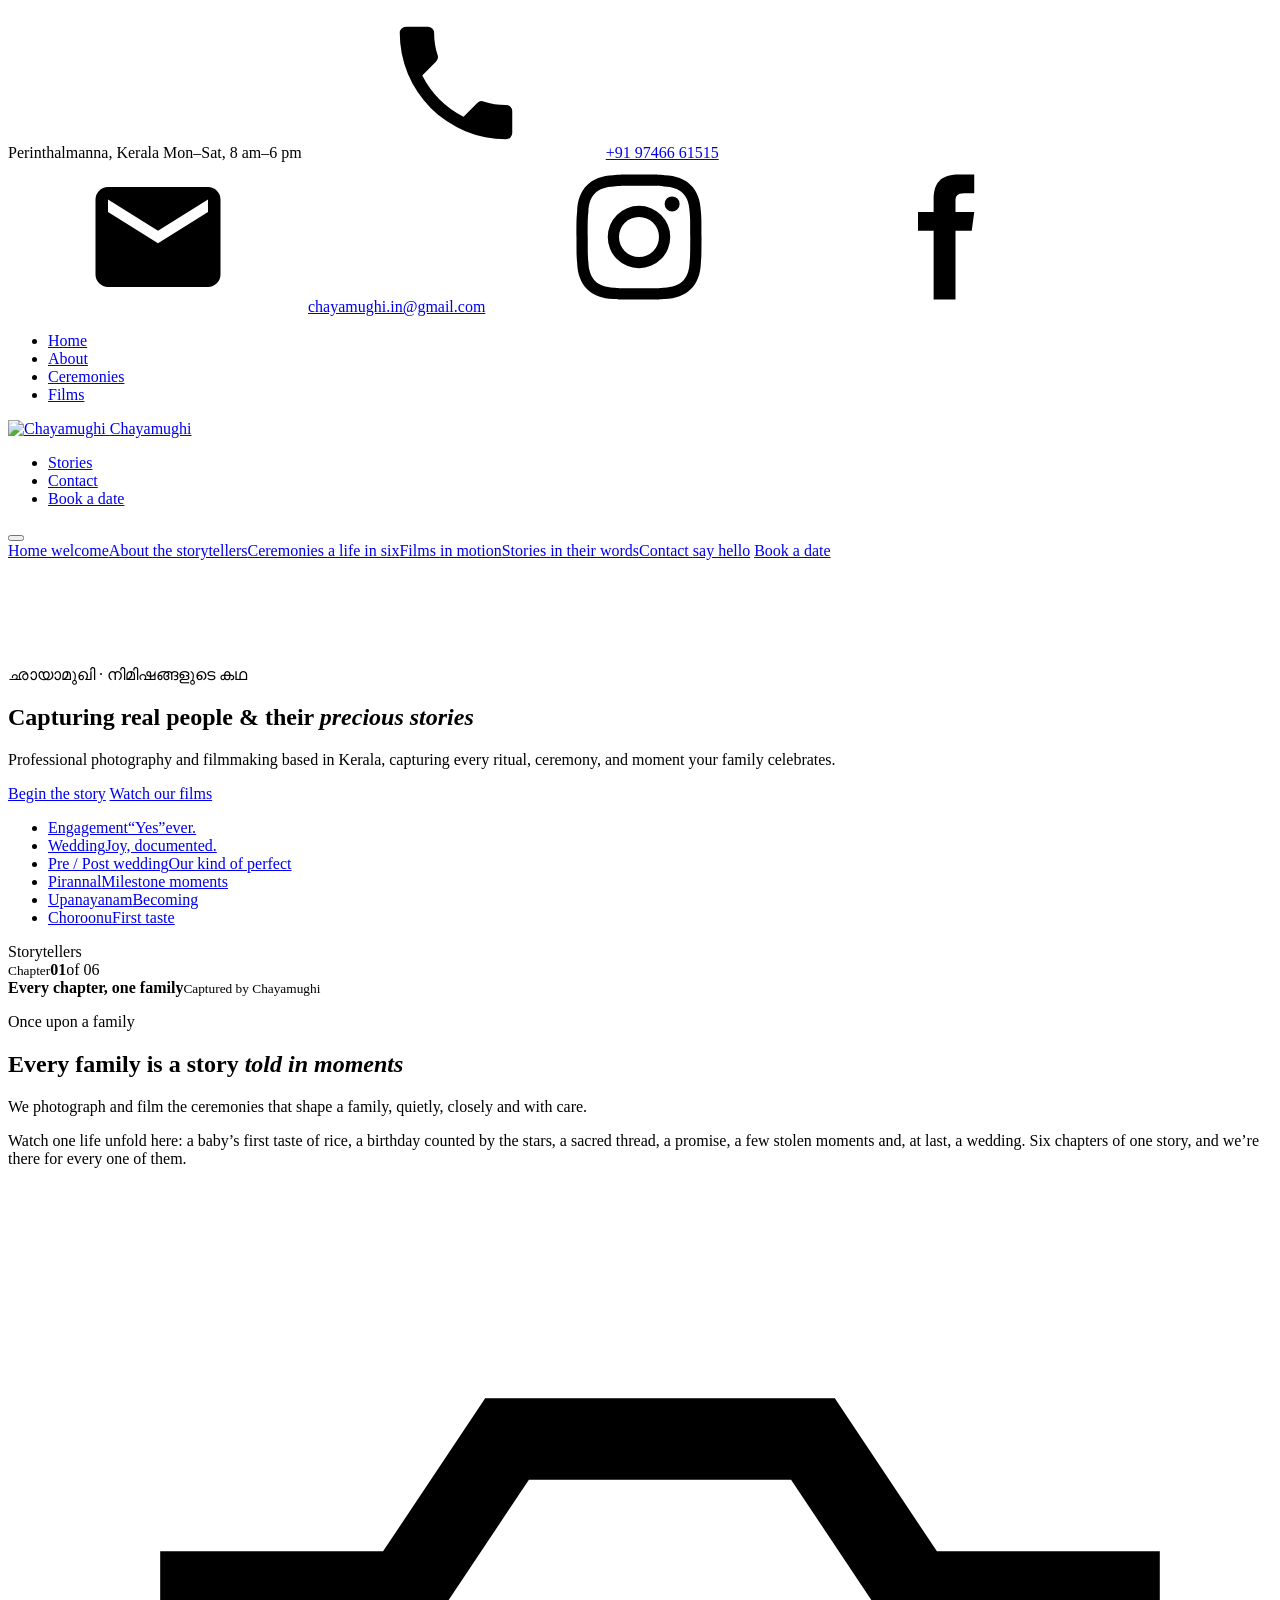
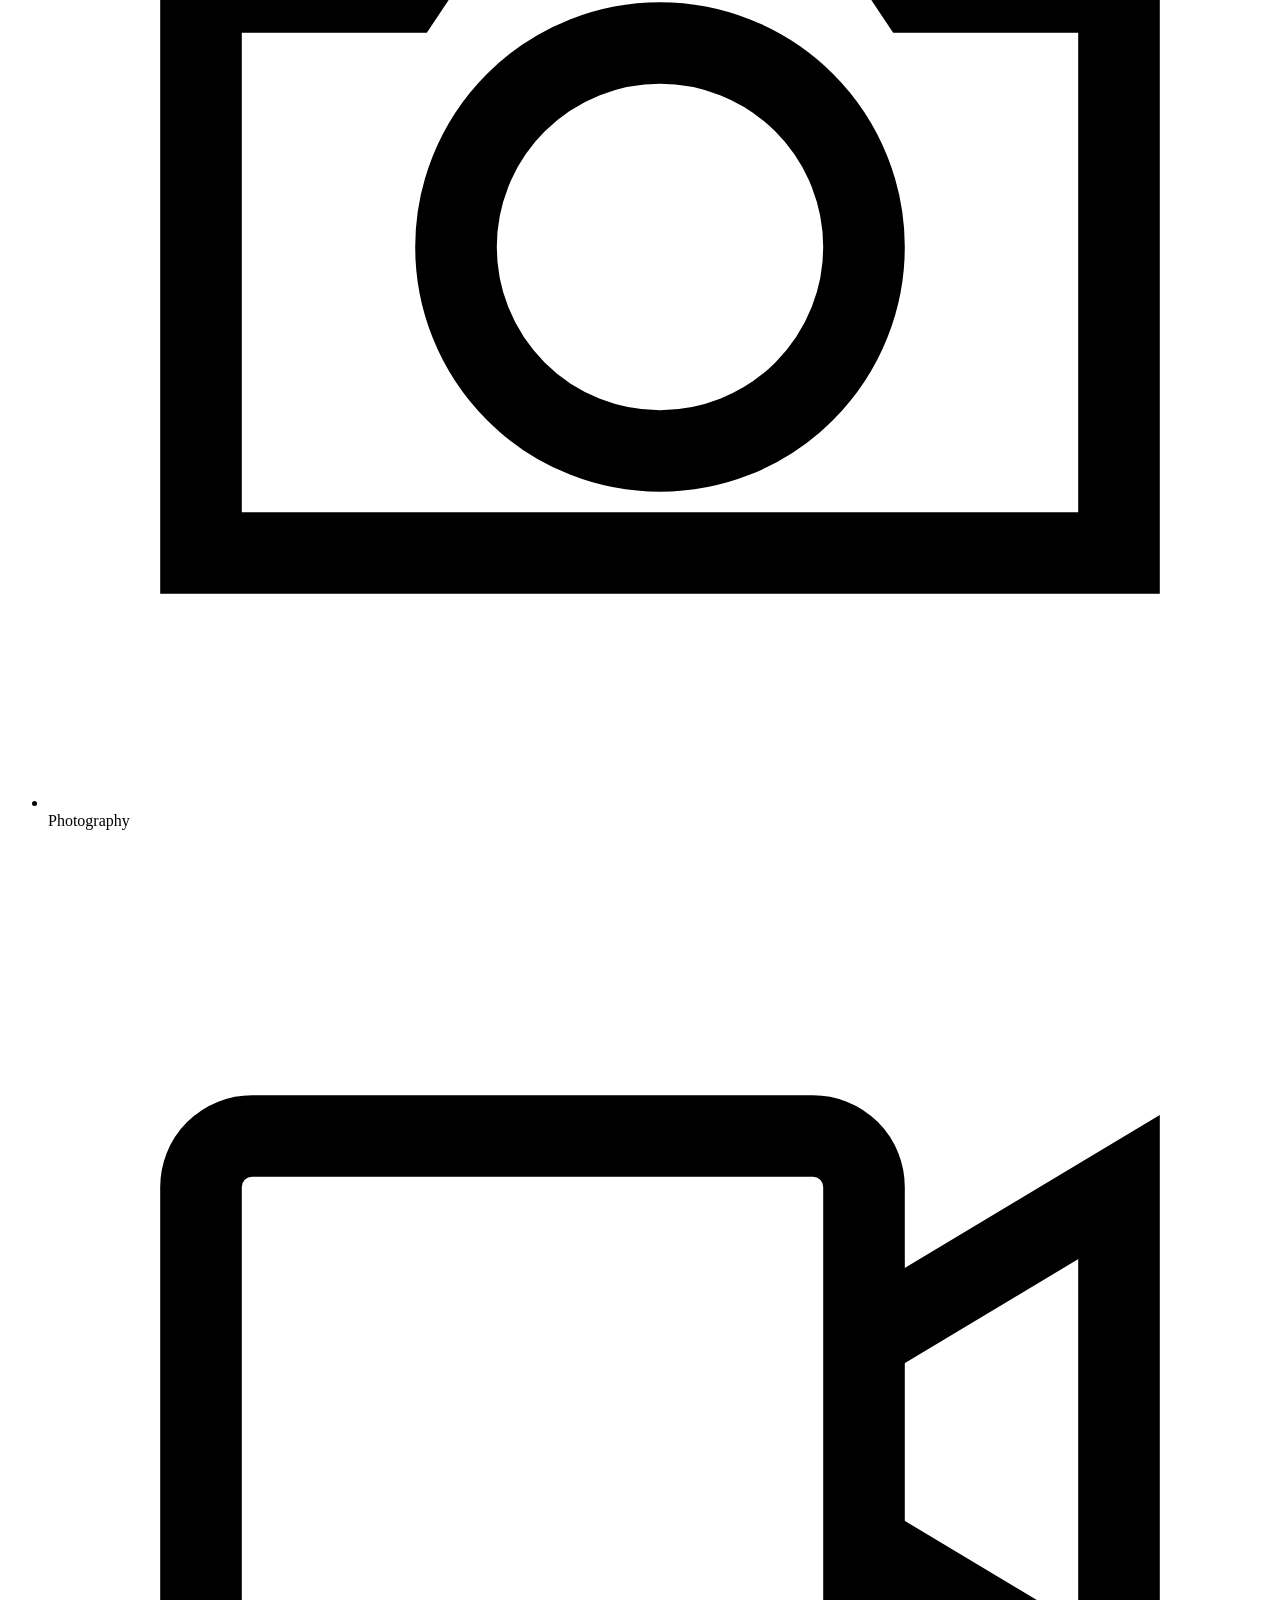
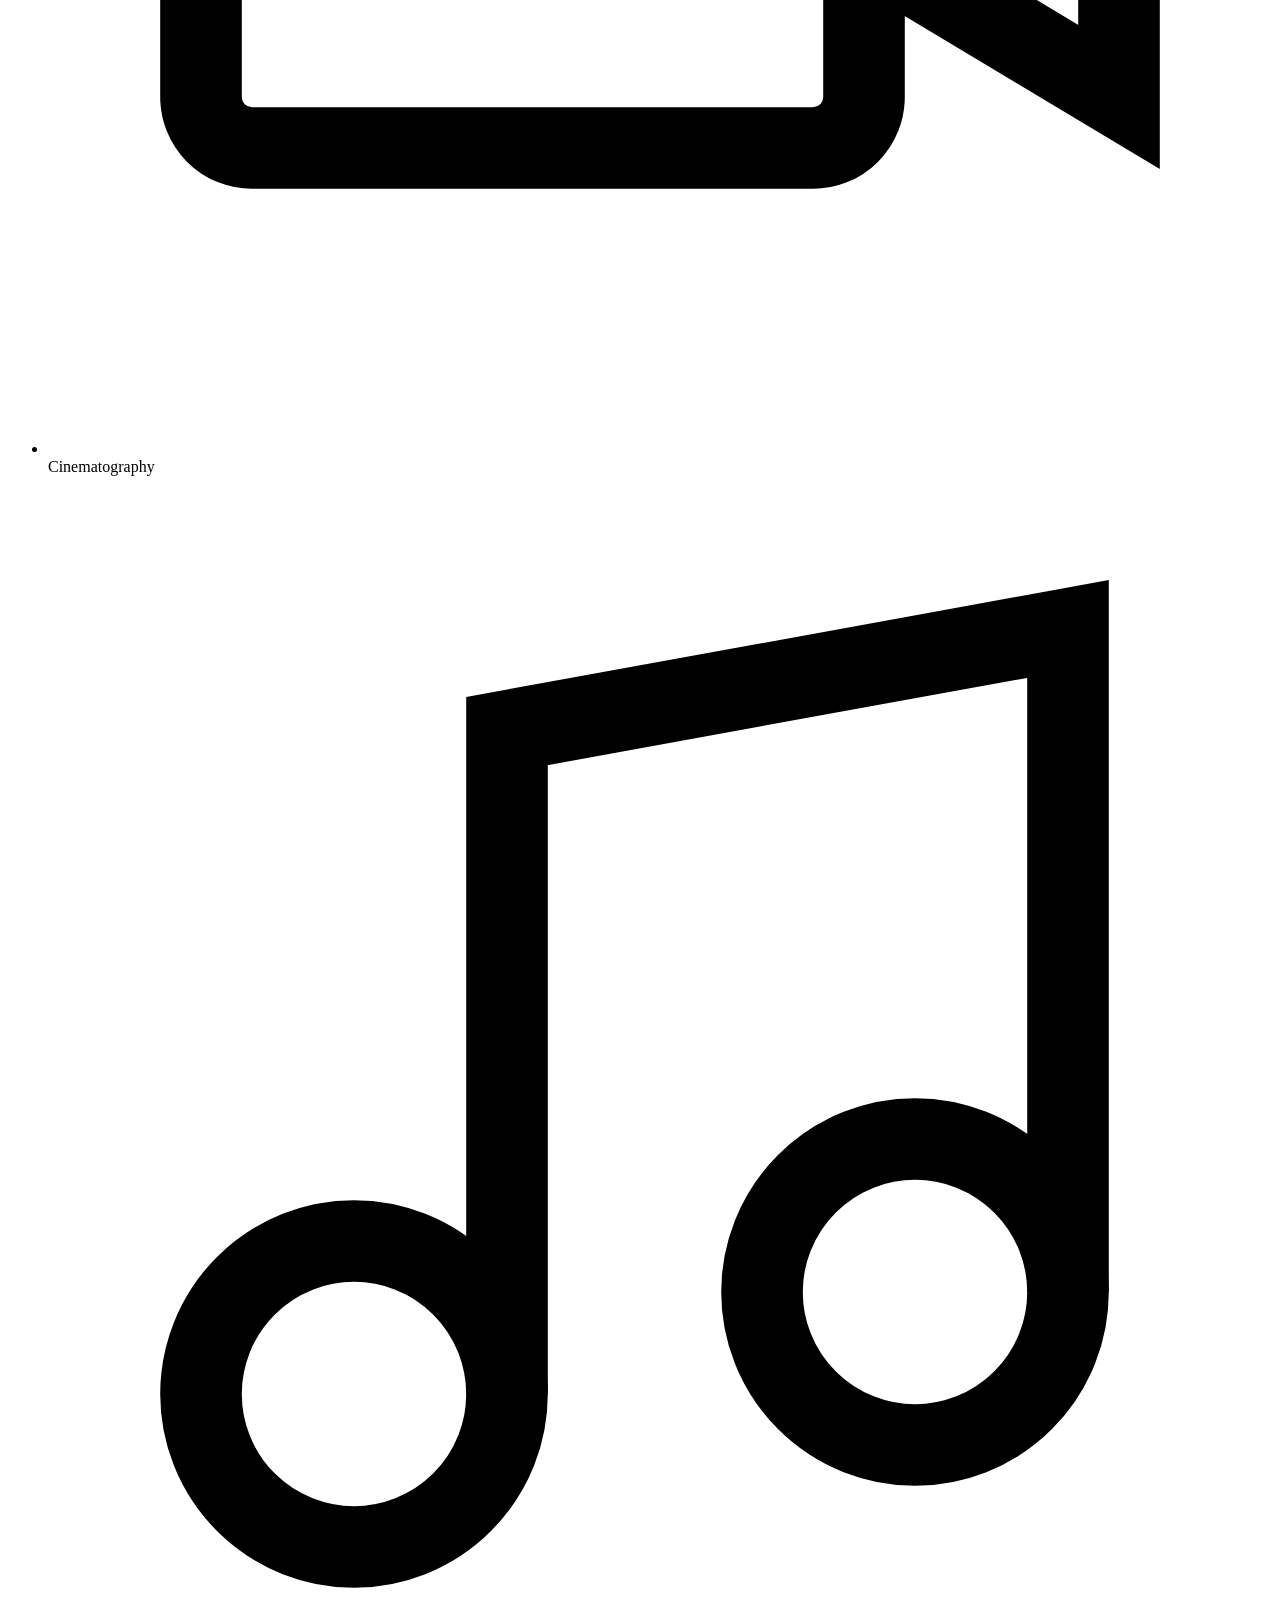
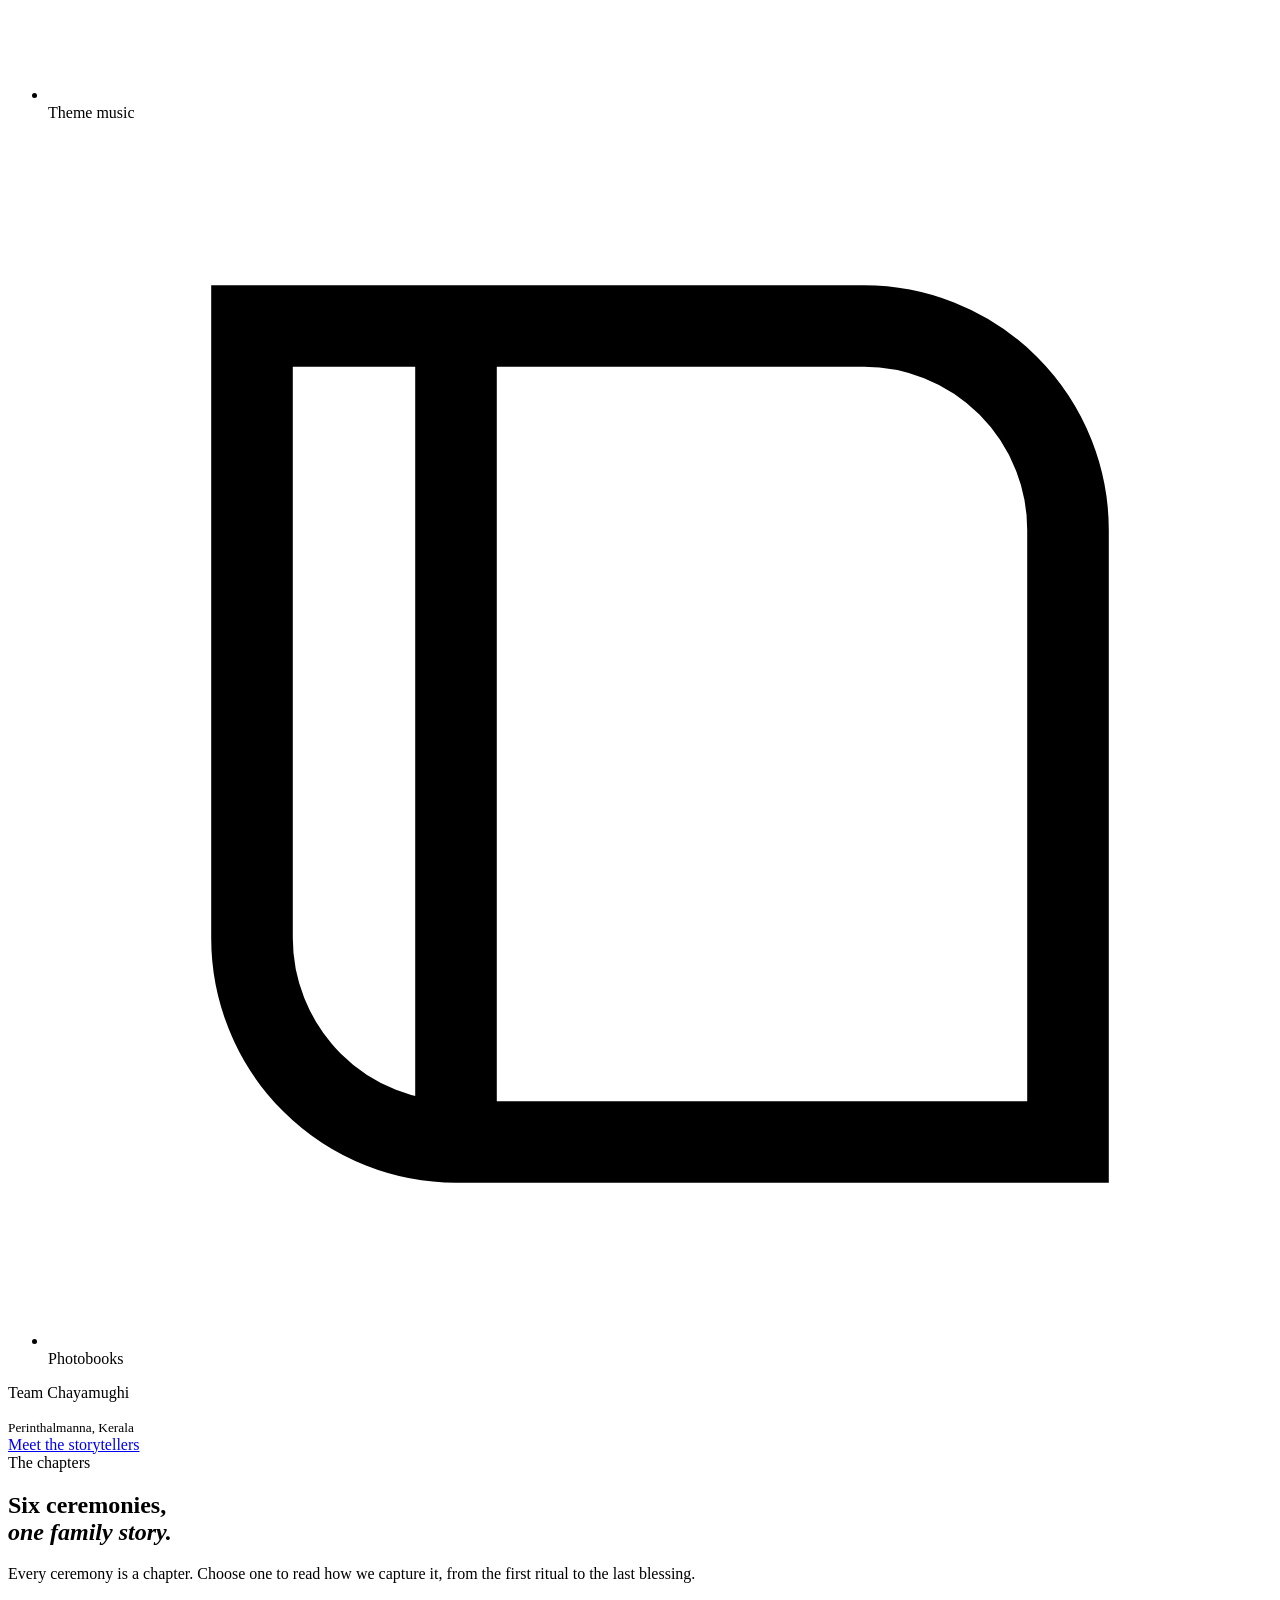
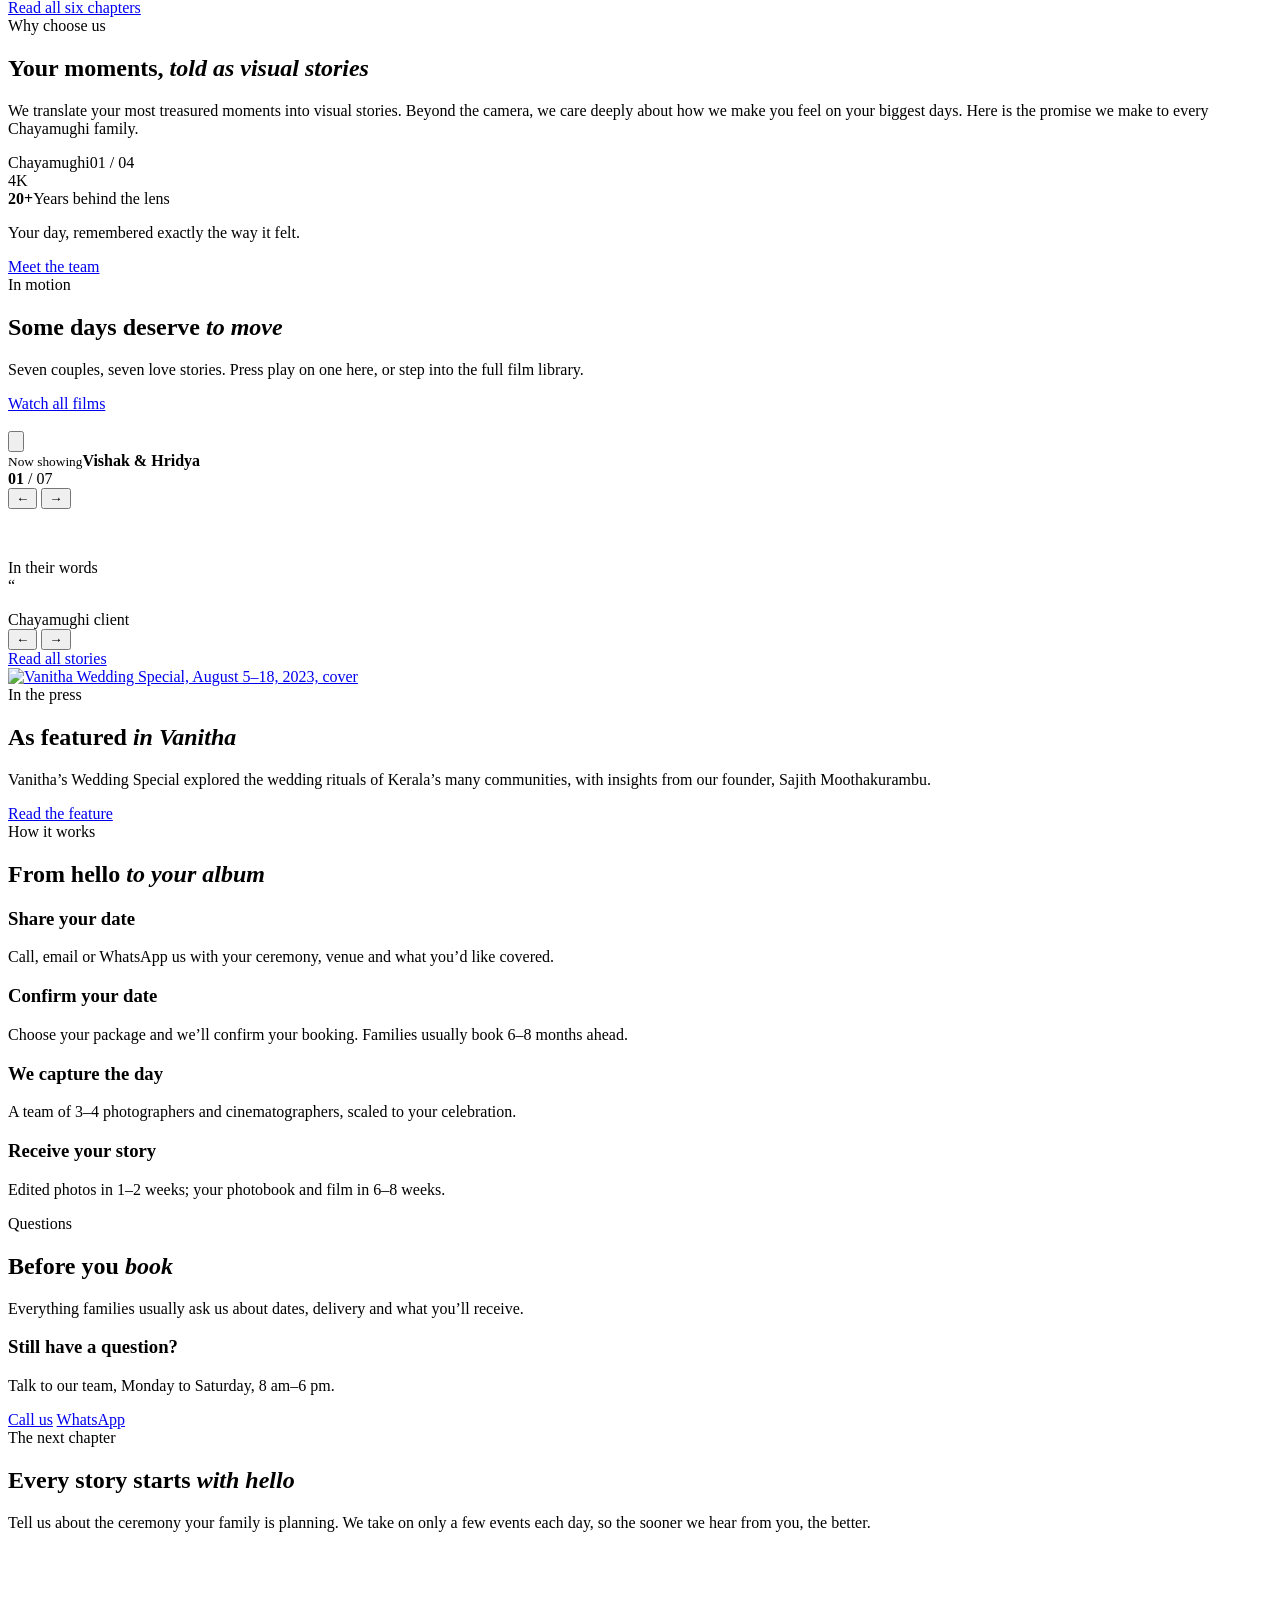
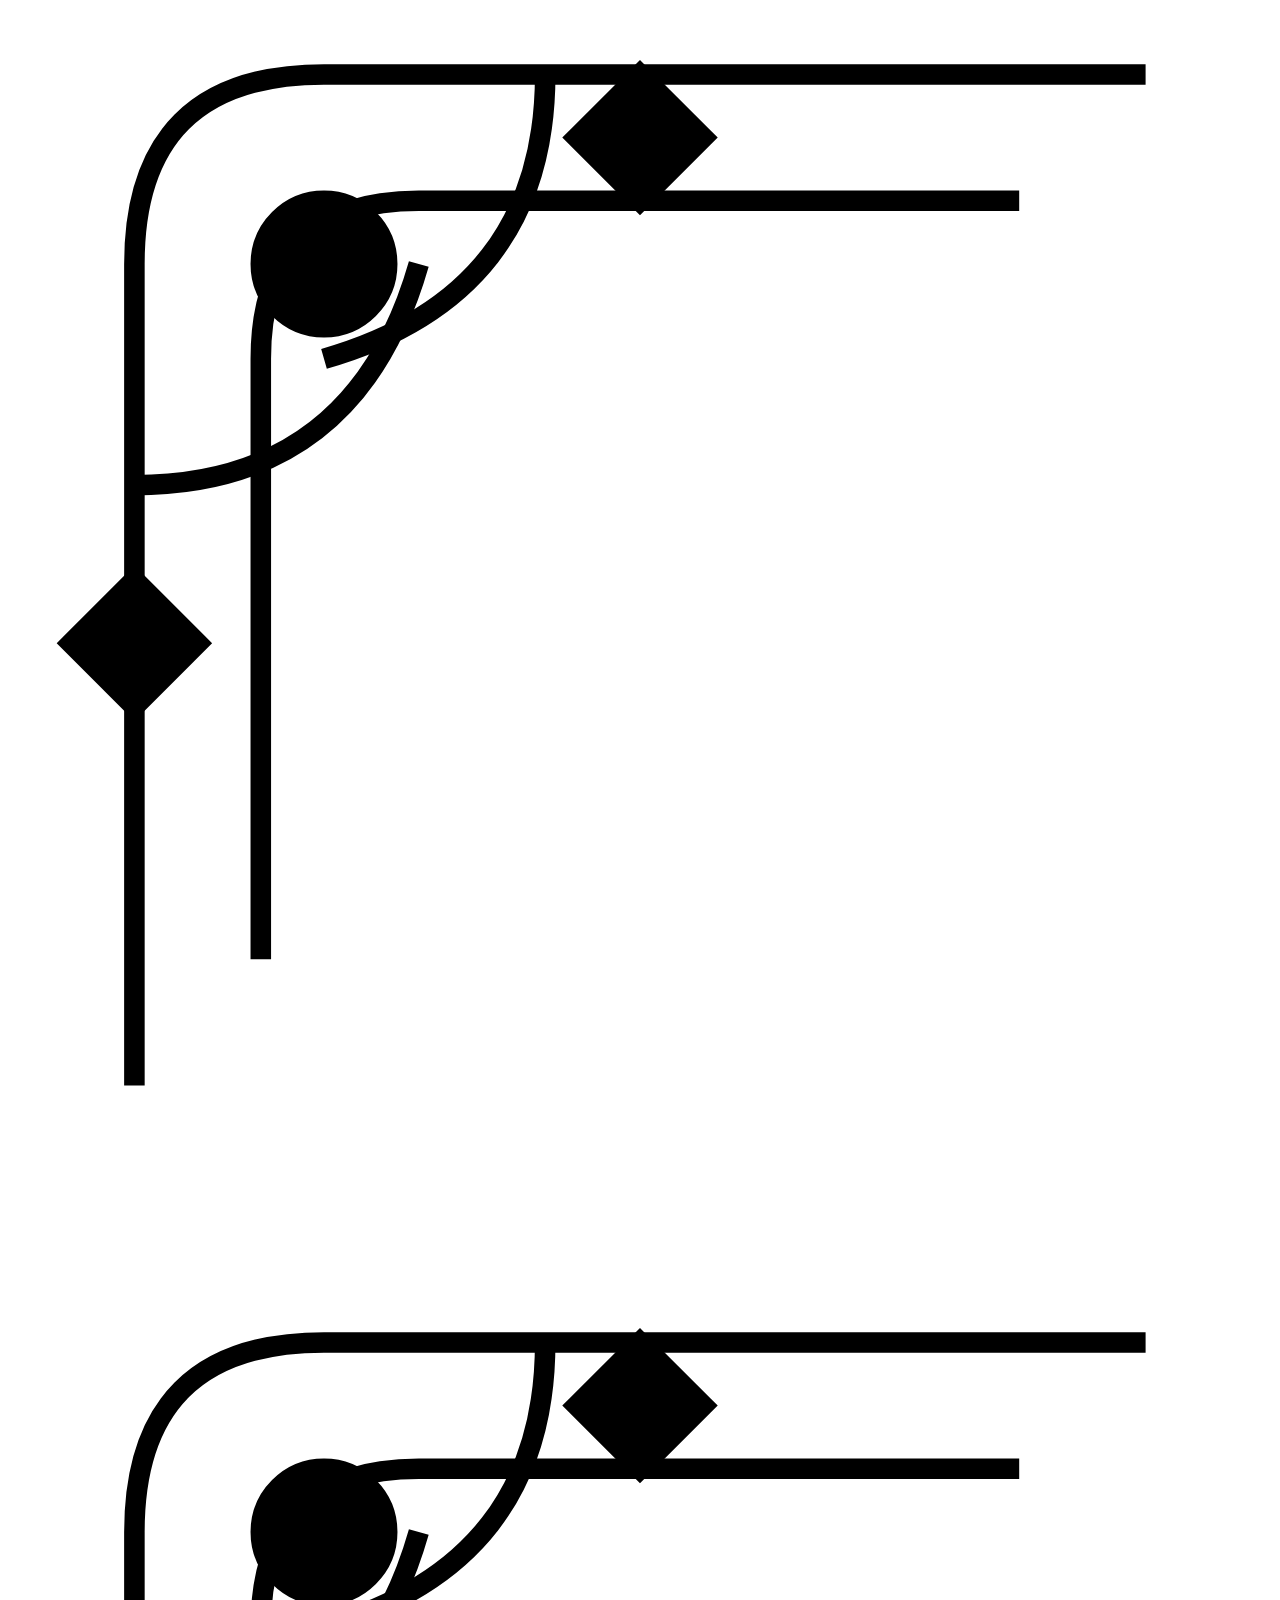
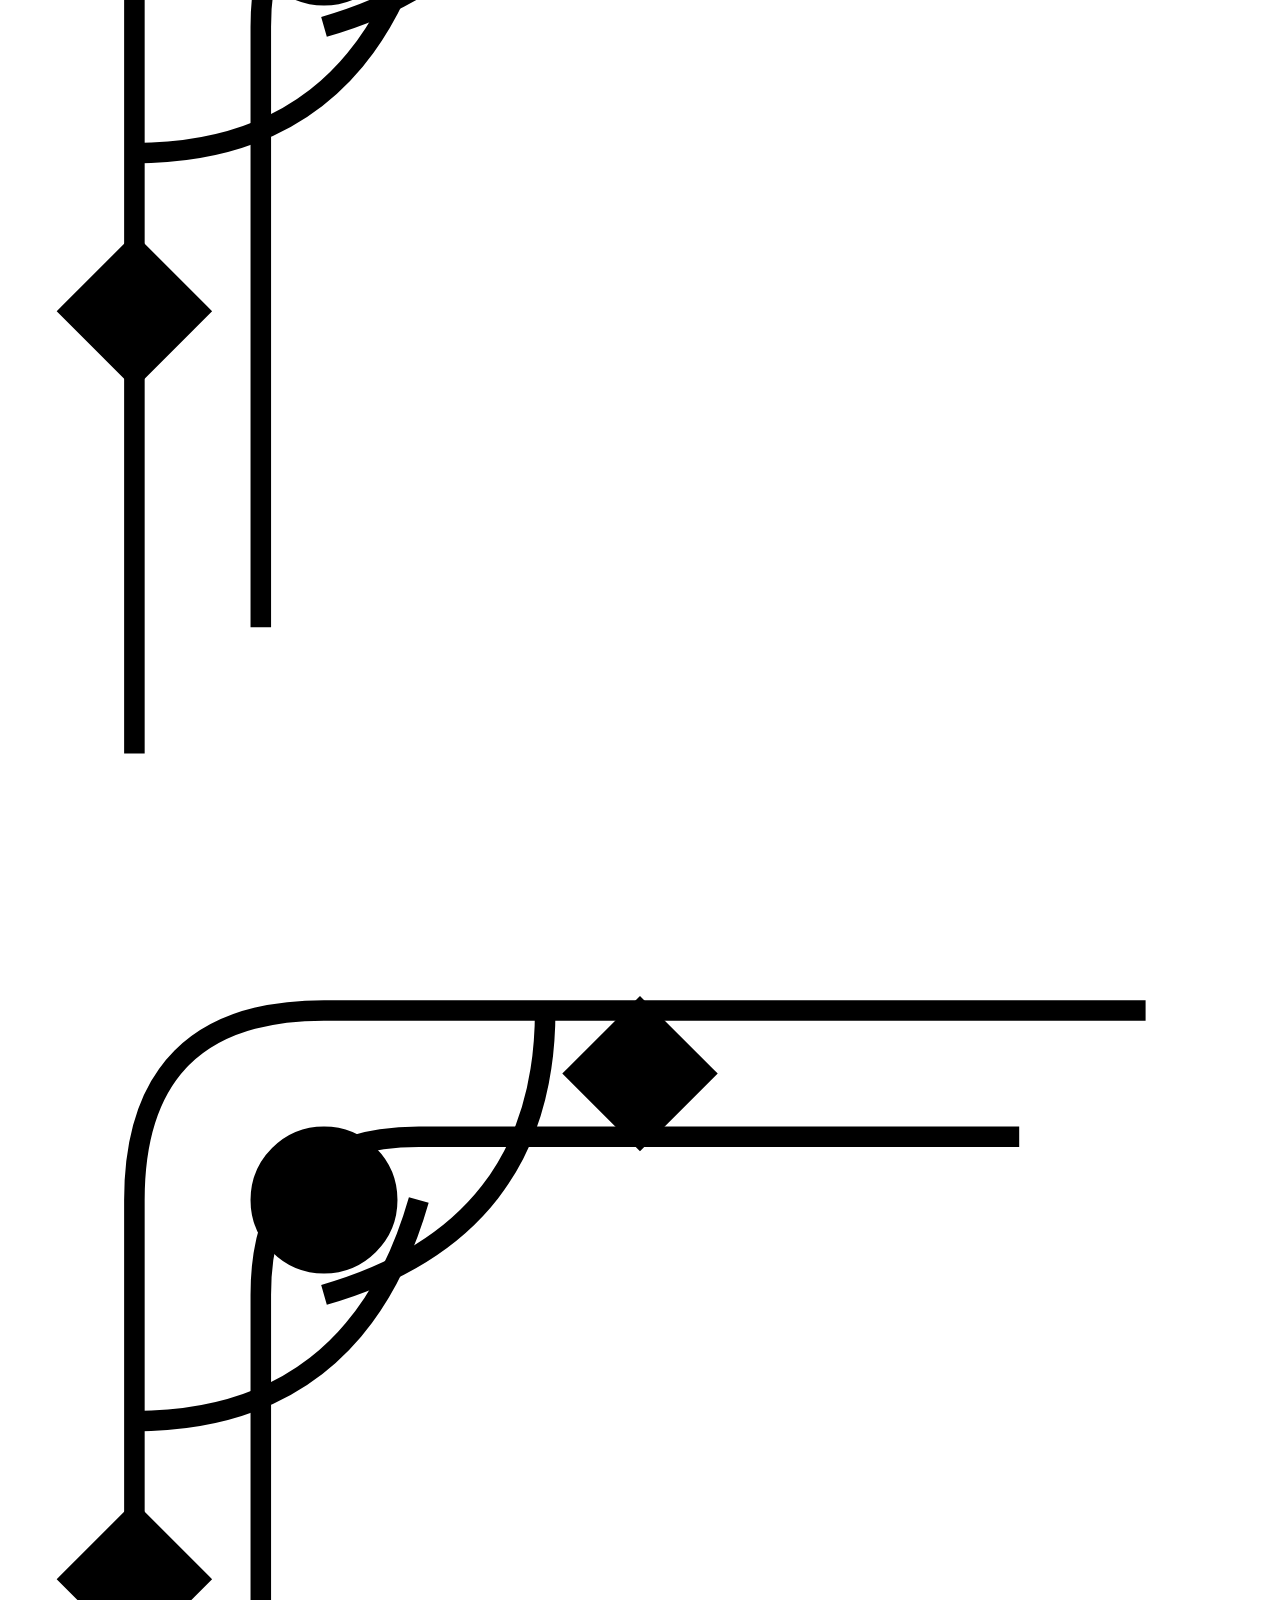
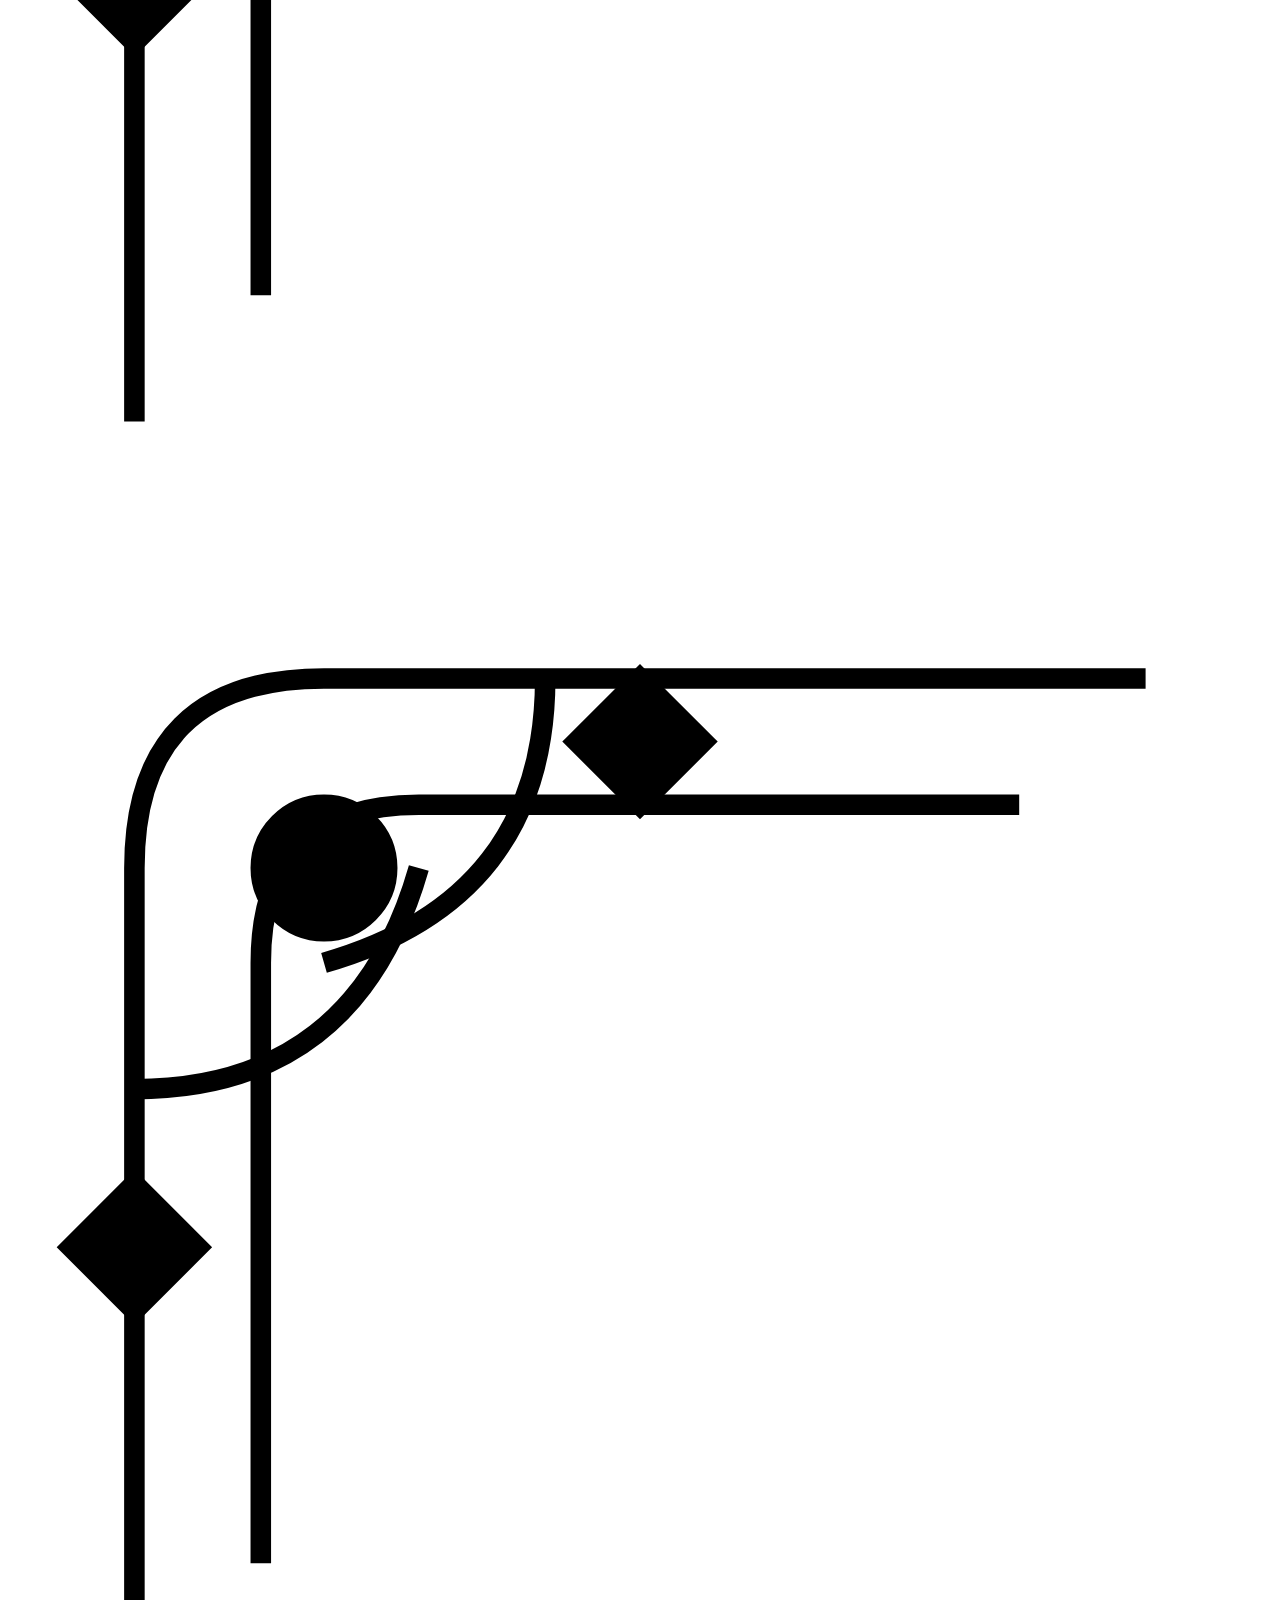
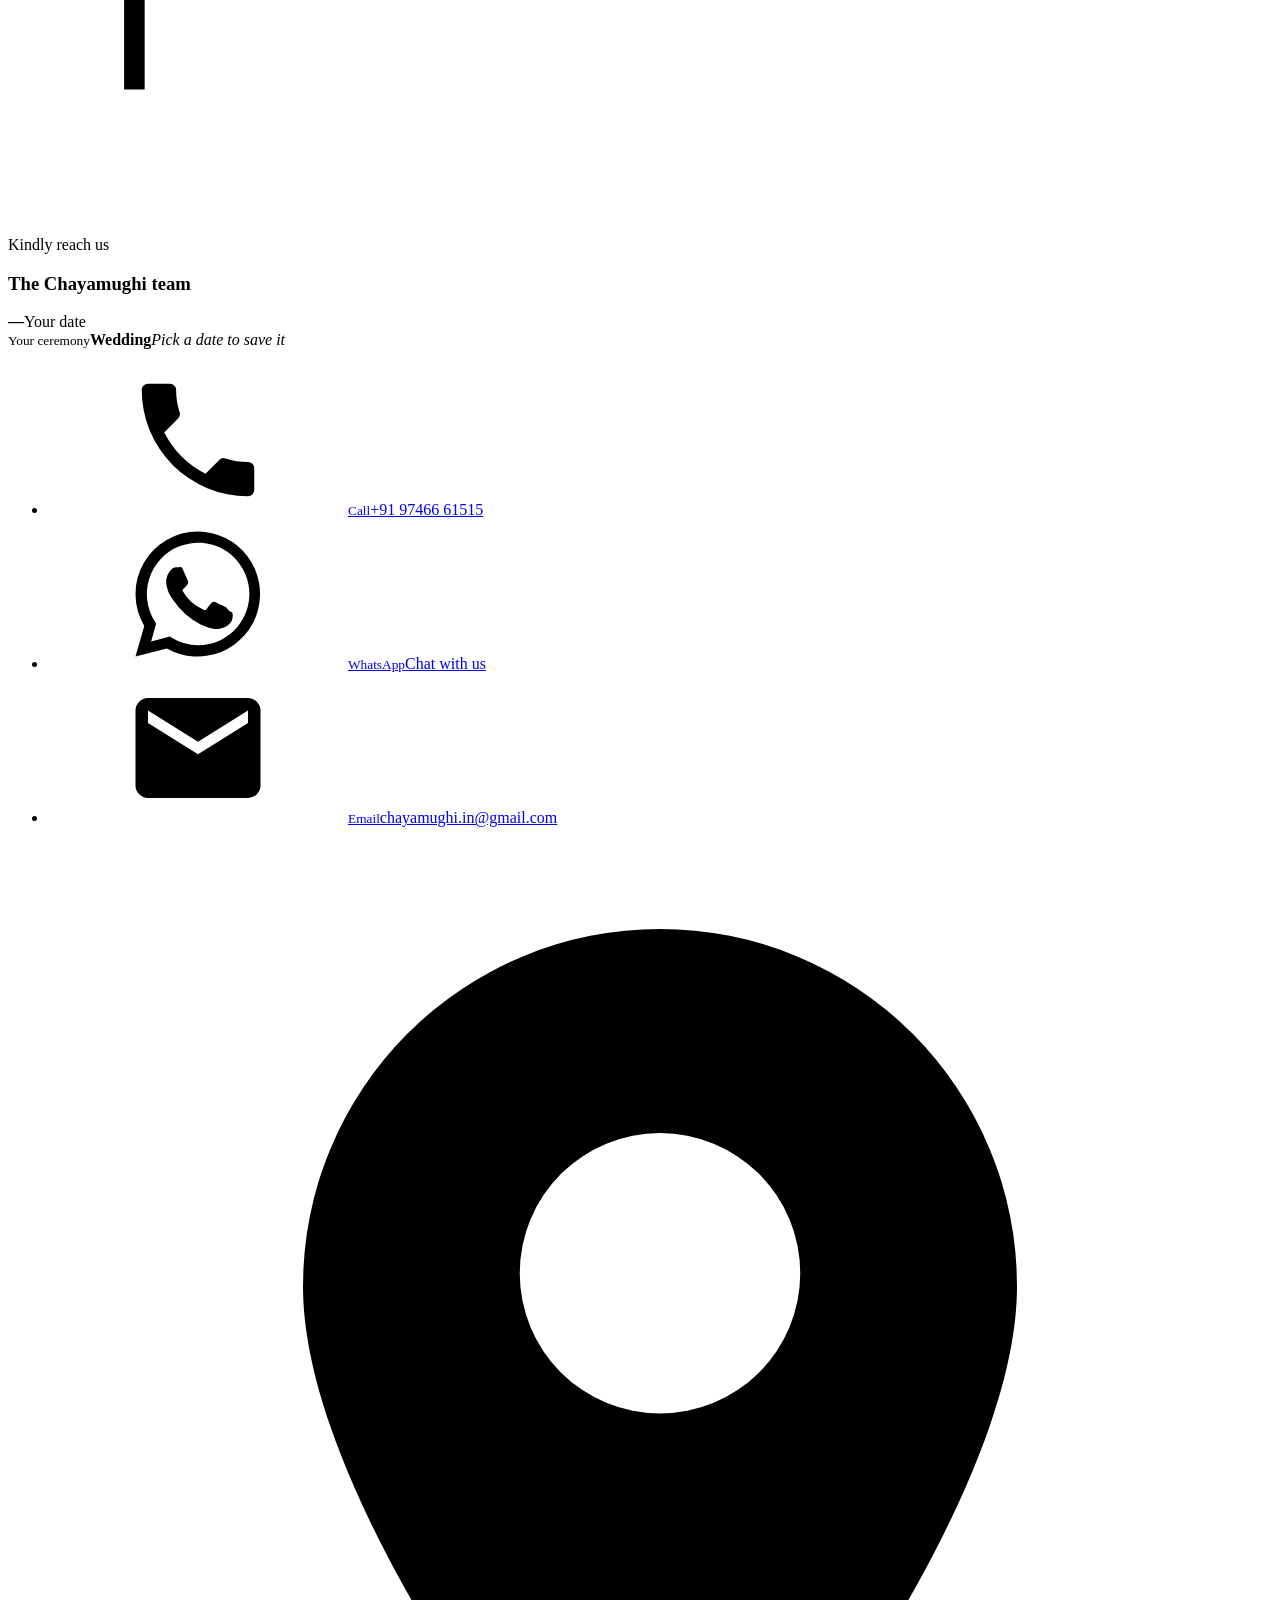
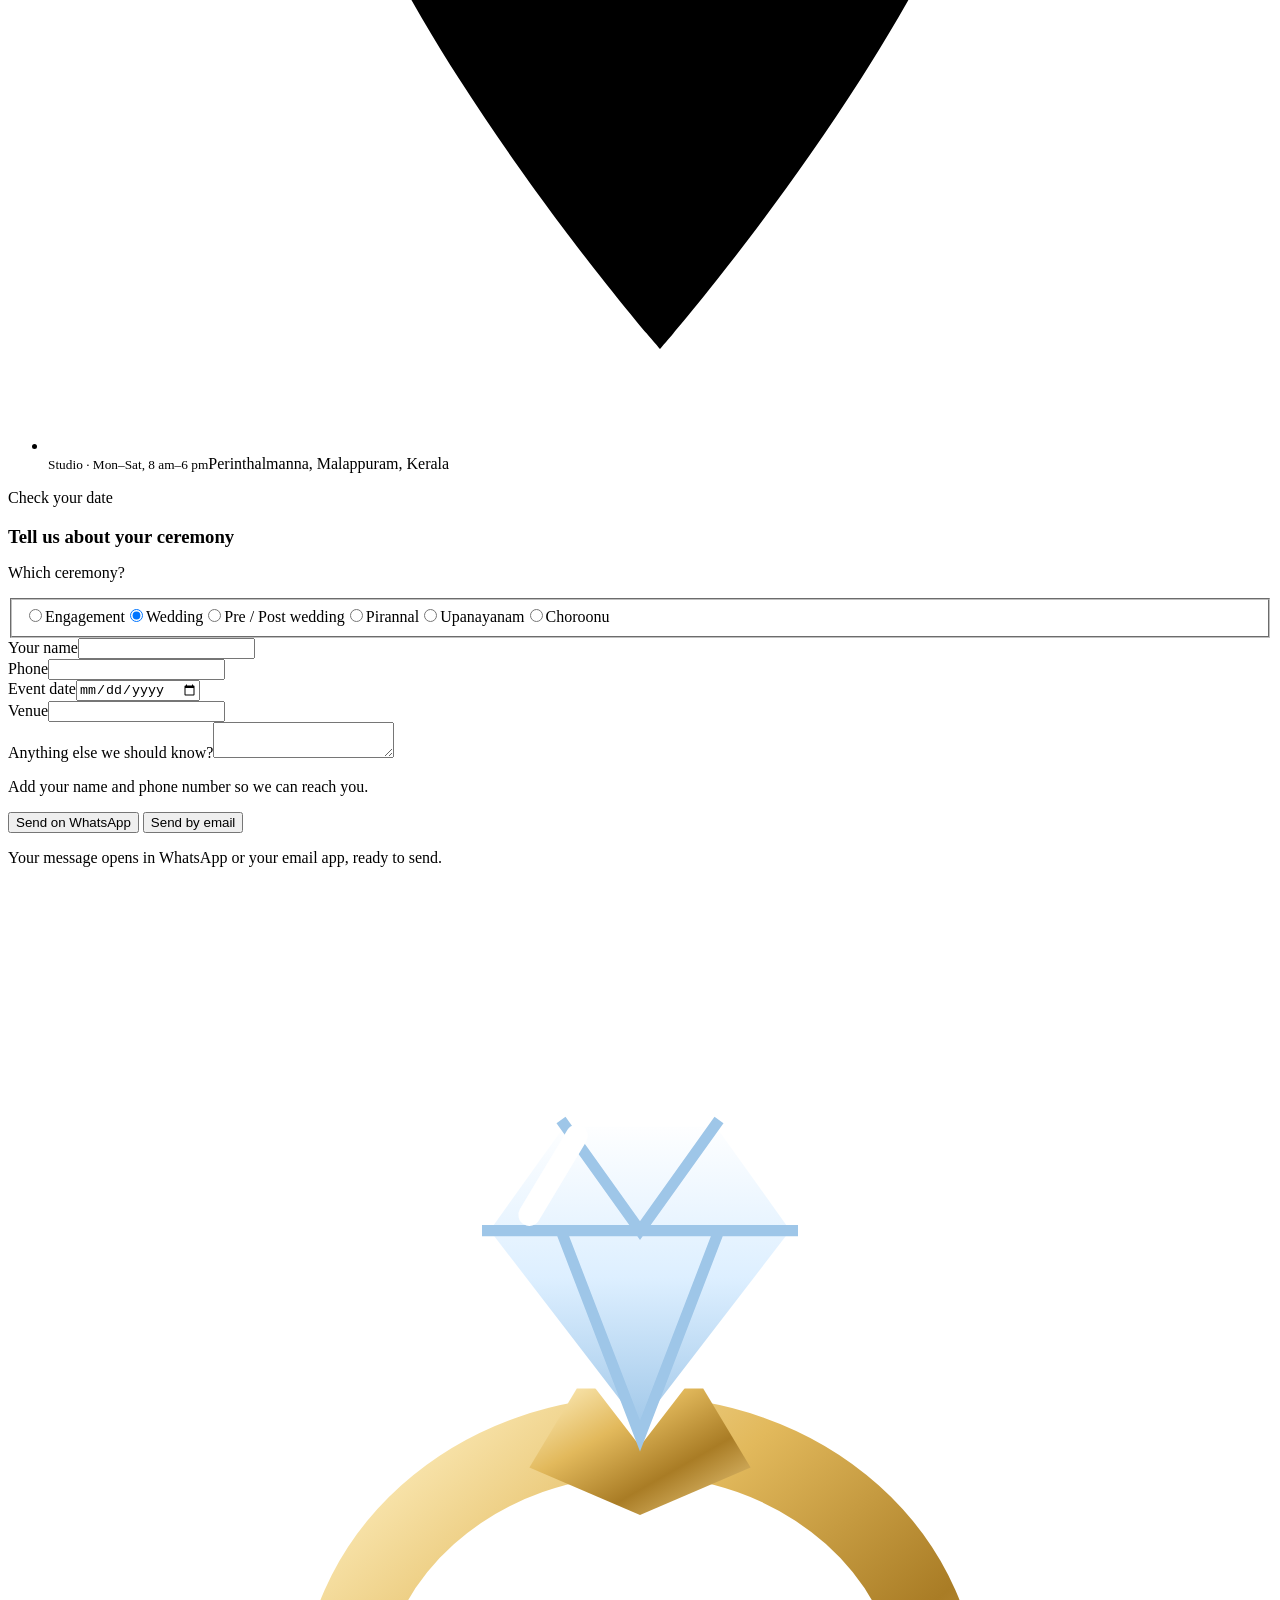
==== commit 0b01909f: "Add files via upload" ====
--- a/index.html
+++ b/index.html
@@ -3,563 +3,15 @@
 <head>
 <meta charset="UTF-8">
 <meta name="viewport" content="width=device-width, initial-scale=1, viewport-fit=cover">
-<title>Chayamughi | Wedding & Ceremony Photography, Kerala</title>
-<meta name="description" content="Chayamughi: wedding photography and filmmaking from Perinthalmanna, Kerala. Engagement, wedding, haldi, post wedding, pirannal and upanayanam.">
+<title>Chayamughi | Wedding & Ceremony Photography and Films, Kerala</title>
+<meta name="description" content="Chayamughi: professional photography and filmmaking based in Kerala, capturing every ritual, ceremony and moment your family celebrates.">
 <link rel="icon" href="https://chayamughi.in/assets1/images/logo/log.png">
 <link rel="preconnect" href="https://fonts.googleapis.com">
 <link rel="preconnect" href="https://fonts.gstatic.com" crossorigin>
 <link href="https://fonts.googleapis.com/css2?family=Cormorant+Garamond:ital,wght@0,400;0,500;0,600;1,400;1,500&family=Pinyon+Script&family=Montserrat:wght@300;400;500;600&family=Manjari:wght@400;700&display=swap" rel="stylesheet">
-<style>
-:root{
-  --paper:#FBF9F6; --paper-2:#F3EDE4; --card:#FFFFFF; --ink:#241615; --muted:#6E5E5A; --line:#E6DCCF;
-  --maroon:#5B1A1E; --maroon-deep:#2A0E10; --night:#170708; --gold:#B8903F; --gold-lt:#DCC08A;
-  --on-dark:#F6EFE6; --on-dark-muted:#C9B8AF;
-  --display:"Cormorant Garamond", "Garamond", Georgia, serif;
-  --script:"Pinyon Script", "Snell Roundhand", "Apple Chancery", cursive;
-  --sans:"Montserrat", system-ui, -apple-system, "Segoe UI", sans-serif;
-  --ml:"Manjari", "Nirmala UI", "Kartika", sans-serif;
-  --ease:cubic-bezier(.65,0,.25,1);
-  --head-h:96px;
-  box-sizing:border-box;
-  padding-top:env(safe-area-inset-top,0px);
-  padding-bottom:env(safe-area-inset-bottom,0px);
-}
-@media (prefers-color-scheme: dark){
-  :root:not([data-theme="light"]){color-scheme:dark;--paper:#1A0F0F;--paper-2:#231515;--card:#2A1918;--ink:#F4ECE4;--muted:#B9A9A3;--line:#3A2624}
-}
-:root[data-theme="dark"]{color-scheme:dark;--paper:#1A0F0F;--paper-2:#231515;--card:#2A1918;--ink:#F4ECE4;--muted:#B9A9A3;--line:#3A2624}
-*,*::before,*::after{box-sizing:inherit}
-html{scroll-behavior:smooth;scroll-padding-top:calc(env(safe-area-inset-top,0px) + var(--head-h))}
-body{margin:0;background:var(--paper);color:var(--ink);font:300 16px/1.75 var(--sans);letter-spacing:.01em;-webkit-font-smoothing:antialiased;overflow-x:hidden}
-body::before{content:"";position:fixed;inset:0 0 auto;height:env(safe-area-inset-top,0px);z-index:100;background:#FFFFFF}
-img{max-width:100%;display:block}
-a{color:inherit}
-button{font:inherit;color:inherit}
-:focus-visible{outline:2px solid var(--gold);outline-offset:3px}
-.wrap{width:min(1280px,100% - 48px);margin-inline:auto}
-.ml{font-family:var(--ml);font-weight:700;letter-spacing:0}
-
-/* Shared type */
-.kicker{display:inline-flex;align-items:center;gap:14px;color:var(--gold);font:400 30px/1 var(--script);margin-bottom:18px}
-.kicker::before{content:"";width:48px;height:1px;background:currentColor}
-.kicker.center::after{content:"";width:48px;height:1px;background:currentColor}
-.h2{font:500 clamp(42px,5.4vw,78px)/1.02 var(--display);letter-spacing:-.01em;margin:0}
-.h2 em,.hero h1 em{font-family:var(--script);font-style:normal;font-weight:400;letter-spacing:0;color:var(--gold);font-size:1.1em;line-height:.9;padding-right:.08em}
-.btn{display:inline-flex;align-items:center;justify-content:center;gap:10px;padding:16px 30px;font:500 12.5px var(--sans);letter-spacing:.16em;text-transform:uppercase;text-decoration:none;border:1px solid transparent;cursor:pointer;transition:background .25s,color .25s,border-color .25s}
-.btn-gold{background:var(--gold);color:#fff}
-.btn-gold:hover{background:#9C7730}
-.btn-ghost{border-color:rgba(255,255,255,.7);color:#fff}
-.btn-ghost:hover{background:#fff;color:var(--maroon-deep)}
-.btn-dark{background:var(--maroon);color:#fff}
-.btn-dark:hover{background:var(--gold)}
-.btn-line{border-color:var(--line);color:var(--ink)}
-.btn-line:hover{border-color:var(--gold);color:var(--gold)}
-section{padding:clamp(80px,10vw,140px) 0}
-
-/* ================= HEADER ================= */
-.utility{background:var(--maroon-deep);color:var(--on-dark-muted);font-size:12.5px;letter-spacing:.04em}
-.utility .wrap{display:flex;justify-content:space-between;align-items:center;gap:20px;height:40px}
-.utility a{text-decoration:none;color:var(--on-dark-muted);transition:color .2s}
-.utility a:hover{color:var(--gold-lt)}
-.utility .u-left,.utility .u-right{display:flex;gap:26px;align-items:center}
-.utility svg{width:15px;height:15px;fill:currentColor;vertical-align:-3px;margin-right:6px}
-.utility .social{display:flex;gap:14px}
-.utility .social svg{margin:0}
-@media (max-width:820px){.utility .u-left .hide-sm{display:none}.utility .u-right .mail{display:none}}
-
-.site-header{position:sticky;top:env(safe-area-inset-top,0px);z-index:90;background:#FFFFFF;color:#241615;border-bottom:1px solid #EFE6DA;transition:box-shadow .3s}
-.site-header::after{content:"";position:absolute;left:0;right:0;bottom:-4px;height:3px;background:linear-gradient(90deg,transparent,var(--gold) 20%,var(--gold) 80%,transparent);opacity:.55;pointer-events:none}
-.site-header.scrolled{box-shadow:0 10px 30px rgba(42,14,16,.10)}
-.site-header .wrap{display:grid;grid-template-columns:1fr auto 1fr;align-items:center;height:var(--head-h)}
-.menu{display:flex;align-items:center;gap:clamp(18px,2.4vw,38px);list-style:none;margin:0;padding:0}
-.menu.right{justify-content:flex-end}
-.menu a{position:relative;display:block;padding:8px 0;text-decoration:none;font:500 12.5px var(--sans);letter-spacing:.18em;text-transform:uppercase;color:#3A2A28;transition:color .25s}
-.menu a::after{content:"";position:absolute;left:50%;right:50%;bottom:0;height:1.5px;background:var(--gold);transition:left .3s var(--ease),right .3s var(--ease)}
-.menu a:hover,.menu a.active{color:var(--maroon)}
-.menu a:hover::after,.menu a.active::after{left:0;right:0}
-.menu .btn{padding:12px 22px;color:#fff;background:var(--maroon);letter-spacing:.16em}
-.menu .btn::after{display:none}
-.menu .btn:hover{background:var(--gold);color:#fff}
-.logo{display:flex;align-items:center;justify-content:center;height:var(--head-h);overflow:hidden;padding:0 clamp(20px,3vw,52px);text-decoration:none}
-.logo img{height:220px;width:auto;max-width:none;flex:none;object-fit:contain}
-.logo .fallback{display:none;font:500 36px var(--display);color:var(--maroon);letter-spacing:.04em}
-.logo.noimg img,.foot-logo.noimg img{display:none}.logo.noimg .fallback,.foot-logo.noimg .fallback{display:block!important}
-.menu-btn{display:none;background:none;border:1px solid #E6DCCF;width:46px;height:46px;cursor:pointer;padding:12px 11px}
-.menu-btn span{display:block;height:1.5px;background:var(--maroon);margin:5px 0;transition:transform .3s,opacity .3s}
-.menu-btn[aria-expanded="true"] span:nth-child(1){transform:translateY(6.5px) rotate(45deg)}
-.menu-btn[aria-expanded="true"] span:nth-child(2){opacity:0}
-.menu-btn[aria-expanded="true"] span:nth-child(3){transform:translateY(-6.5px) rotate(-45deg)}
-.mobile-nav{display:none}
-@media (max-width:1020px){
-  :root{--head-h:80px}
-  .site-header .wrap{grid-template-columns:auto 1fr auto}
-  .menu{display:none}
-  .logo{grid-column:1;justify-content:flex-start;padding:0}
-  .logo img{height:180px}
-  .menu-btn{display:block;grid-column:3}
-  .mobile-nav{display:block;position:fixed;left:0;right:0;top:calc(var(--head-h) + 40px + env(safe-area-inset-top,0px));background:#FFFFFF;
-    padding:8px 24px 32px;transform:translateY(-10px);opacity:0;visibility:hidden;transition:.35s var(--ease);z-index:89;border-bottom:1px solid #EFE6DA;box-shadow:0 20px 40px rgba(42,14,16,.12)}
-  .mobile-nav.open{transform:none;opacity:1;visibility:visible}
-  .mobile-nav a{display:flex;justify-content:space-between;align-items:baseline;padding:16px 0;border-bottom:1px solid #EFE6DA;text-decoration:none;font:500 28px var(--display);color:#241615}
-  .mobile-nav a span{font:400 22px var(--script);color:var(--gold)}
-  .mobile-nav .btn{margin-top:22px;display:flex;font-family:var(--sans);font-size:12.5px;border:0;color:#fff}
-}
-
-/* ================= HERO ================= */
-.hero{position:relative;display:flex;flex-direction:column;min-height:calc(100svh - var(--head-h) - 40px);color:#fff;overflow:hidden;padding:0;
-  background:radial-gradient(120% 90% at 70% 20%,#7A2A2E 0%,#3A1214 55%,#1B0809 100%)}
-.slides{position:absolute;inset:0;z-index:0}
-.slide{position:absolute;inset:0;opacity:0;transition:opacity 1.6s ease}
-.slide.active{opacity:1}
-.slide img{width:100%;height:100%;object-fit:cover}
-@media (prefers-reduced-motion:no-preference){.slide.active img{animation:kb 9s linear both}@keyframes kb{from{transform:scale(1.08)}to{transform:scale(1)}}}
-.hero-shade{position:absolute;inset:0;z-index:1;pointer-events:none;background:
-  linear-gradient(90deg,rgba(26,8,9,.82) 0%,rgba(26,8,9,.45) 50%,rgba(26,8,9,.12) 100%),
-  linear-gradient(0deg,rgba(26,8,9,.7) 0%,transparent 35%)}
-.hero-main{position:relative;z-index:2;flex:1;display:flex;align-items:center;padding:clamp(56px,9vh,120px) 0}
-.hero-ml{font:700 clamp(18px,1.6vw,22px) var(--ml);color:var(--gold-lt);margin:0 0 14px}
-.hero h1{font:500 clamp(52px,7.4vw,112px)/.96 var(--display);letter-spacing:-.015em;margin:0 0 26px;max-width:11ch}
-.hero h1 em{color:var(--gold-lt)}
-.hero .lead{font-size:clamp(16px,1.3vw,19px);max-width:44ch;color:rgba(255,255,255,.88);margin:0 0 36px}
-.hero .actions{display:flex;gap:14px;flex-wrap:wrap;position:relative;z-index:3}
-.slide-dots{position:absolute;z-index:3;right:max(24px,calc((100% - 1280px)/2));top:45%;transform:translateY(-50%);display:flex;flex-direction:column;gap:12px}
-.slide-dots button{width:3px;height:28px;border:0;padding:0;background:rgba(255,255,255,.35);cursor:pointer;transition:height .3s}
-.slide-dots button[aria-current="true"]{background:var(--gold-lt);height:48px}
-.hero-index{position:relative;z-index:3;border-top:1px solid rgba(255,255,255,.18);background:rgba(26,8,9,.55);backdrop-filter:blur(8px);-webkit-backdrop-filter:blur(8px)}
-.hero-index ul{list-style:none;margin:0 auto;padding:0;display:grid;grid-template-columns:repeat(6,1fr)}
-.hero-index a{display:block;padding:18px 18px;text-decoration:none;border-right:1px solid rgba(255,255,255,.12);transition:background .3s}
-.hero-index li:last-child a{border-right:0}
-.hero-index a:hover{background:rgba(184,144,63,.28)}
-.hero-index .t{display:block;font:500 22px/1.2 var(--display)}
-.hero-index .m{display:block;font:500 10.5px var(--sans);letter-spacing:.16em;text-transform:uppercase;color:var(--gold-lt);margin-top:4px}
-@media (max-width:980px){.hero-index ul{grid-template-columns:repeat(3,1fr)}.hero-index a{border-bottom:1px solid rgba(255,255,255,.12)}.slide-dots{display:none}}
-@media (max-width:520px){.hero-index ul{grid-template-columns:repeat(2,1fr)}.hero-index a{padding:14px}}
-
-/* ================= ABOUT: editorial collage ================= */
-.intro{position:relative;overflow:hidden;background:var(--paper)}
-.intro .bigword{position:absolute;left:50%;top:clamp(30px,4vw,60px);transform:translateX(-50%);font:600 clamp(90px,15vw,240px)/1 var(--display);letter-spacing:.02em;color:transparent;-webkit-text-stroke:1px rgba(184,144,63,.28);white-space:nowrap;pointer-events:none;user-select:none}
-.intro .wrap{position:relative;display:grid;grid-template-columns:1.05fr 1fr;gap:clamp(48px,7vw,110px);align-items:center}
-/* ---- About: "A life, in frames" ---- */
-.life{position:relative}
-.life-stage{position:relative;aspect-ratio:1/1.02;isolation:isolate}
-.life-stage::before{content:"";position:absolute;inset:8% 6% 4%;border-radius:50%;background:radial-gradient(closest-side,rgba(184,144,63,.22),transparent);filter:blur(10px);z-index:-1}
-.life-sway{position:absolute;inset:0}
-@media (prefers-reduced-motion:no-preference){.life-sway{animation:sway 9s ease-in-out infinite}@keyframes sway{0%,100%{transform:rotate(-.6deg) translateY(0)}50%{transform:rotate(.6deg) translateY(-6px)}}}
-.print{position:absolute;left:11%;top:4%;width:78%;background:#fff;padding:12px 12px 70px;box-shadow:0 2px 4px rgba(0,0,0,.08),0 24px 50px rgba(42,14,16,.22);
-  transform:translate(var(--x,0),var(--y,0)) rotate(var(--r,0deg));transform-origin:50% 50%;opacity:0;transition:transform .9s cubic-bezier(.2,.7,.2,1),opacity .6s,filter .6s}
-.print .ph{position:relative;aspect-ratio:1/.92;overflow:hidden;background:var(--fb,#3A1214)}
-.print .ph img{width:100%;height:100%;object-fit:cover}
-.print .cap{position:absolute;left:0;right:0;bottom:12px;text-align:center}
-.print .cap b{display:block;font:400 32px/1 var(--script);color:#241615}
-.print .cap small{display:block;margin-top:6px;font:500 10.5px var(--sans);letter-spacing:.2em;text-transform:uppercase;color:var(--gold)}
-.print.past{opacity:1;filter:brightness(.96)}
-.print.past.far{opacity:0}
-.print.now{opacity:1}
-@media (prefers-reduced-motion:no-preference){
-  .print.now{animation:drop 1.15s cubic-bezier(.25,.8,.25,1) both}
-  @keyframes drop{
-    0%{opacity:0;transform:translate(calc(var(--x,0px) + 40px),-70px) rotate(calc(var(--r,0deg) + 14deg)) scale(1.12);box-shadow:0 60px 90px rgba(42,14,16,.25)}
-    55%{opacity:1;transform:translate(var(--x,0),6px) rotate(calc(var(--r,0deg) - 2deg)) scale(.99)}
-    78%{transform:translate(var(--x,0),-3px) rotate(calc(var(--r,0deg) + .8deg)) scale(1.005)}
-    100%{opacity:1;transform:translate(var(--x,0),var(--y,0)) rotate(var(--r,0deg)) scale(1)}}
-  .print.now .ph img{animation:develop 2.2s .35s ease-out both,breathe 6s 2.4s ease-in-out infinite alternate}
-  @keyframes develop{0%{filter:sepia(1) brightness(.35) contrast(1.4) blur(5px)}60%{filter:sepia(.4) brightness(.9) blur(1px)}100%{filter:none}}
-  @keyframes breathe{from{transform:scale(1)}to{transform:scale(1.07) translate(-1%,-1%)}}
-  .print.now .cap{animation:capIn .8s 1.2s both}
-  @keyframes capIn{from{opacity:0;transform:translateY(8px)}to{opacity:1;transform:none}}
-}
-.life-flash{position:absolute;inset:0;background:#fff;opacity:0;pointer-events:none;z-index:50}
-.life.snap .life-flash{animation:lflash .5s ease-out}
-@keyframes lflash{0%{opacity:.6}100%{opacity:0}}
-.life-chapter{position:absolute;z-index:40;left:0;top:10%;background:var(--maroon);color:#fff;padding:14px 18px;box-shadow:0 14px 30px rgba(42,14,16,.3);text-align:center;min-width:96px}
-.life-chapter small{display:block;font:500 10px var(--sans);letter-spacing:.2em;text-transform:uppercase;color:var(--gold-lt)}
-.life-chapter b{display:block;font:600 40px/1 var(--display)}
-.life-chapter span{display:block;font:500 10px var(--sans);letter-spacing:.14em;text-transform:uppercase;opacity:.8}
-/* finale: all six prints fan out like an album */
-.life-stage.fan .print{opacity:1!important;filter:none;animation:none;transform-origin:50% 175%;transform:translateY(-58%) rotate(calc((var(--i) - 2.5) * 9deg)) scale(.58);transition:transform 1.1s cubic-bezier(.2,.7,.2,1) calc(var(--i) * 70ms),opacity .4s}
-.life-stage.fan .print .cap b{font-size:40px}
-.life-finale{position:absolute;left:0;right:0;bottom:7%;text-align:center;z-index:45;opacity:0;transform:translateY(10px);transition:opacity .8s .8s,transform .8s .8s;pointer-events:none}
-.life-finale b{display:block;font:400 clamp(30px,3vw,42px)/1 var(--script);color:var(--maroon)}
-.life-finale small{display:block;margin-top:8px;font:500 11px var(--sans);letter-spacing:.2em;text-transform:uppercase;color:#111}
-.life-stage.fan~.life-finale,.life-stage.fan .life-finale{opacity:1;transform:none}
-.life-line{position:relative;list-style:none;margin:34px 0 0;padding:0;display:grid;grid-template-columns:repeat(6,1fr)}
-.life-line::before,.life-line .fill{content:"";position:absolute;left:calc(100%/12);right:calc(100%/12);top:9px;height:2px;background:var(--line)}
-.life-line .fill{background:var(--gold);right:auto;width:0;transition:width .9s var(--ease)}
-.life-line button{position:relative;display:flex;flex-direction:column;align-items:center;gap:10px;width:100%;background:none;border:0;padding:0;cursor:pointer;color:#111}
-.life-line .nd{width:20px;height:20px;border-radius:50%;background:var(--paper);border:2px solid var(--line);transition:.4s;position:relative;z-index:1}
-.life-line .lb{font:500 10.5px/1.3 var(--sans);letter-spacing:.1em;text-transform:uppercase;text-align:center;opacity:.65;transition:opacity .3s}
-.life-line li.done .nd{border-color:var(--gold);background:var(--gold)}
-.life-line li.cur .nd{border-color:var(--maroon);background:var(--maroon);box-shadow:0 0 0 5px rgba(91,26,30,.15)}
-.life-line li.cur .lb,.life-line button:hover .lb{opacity:1;color:var(--maroon)}
-@media (max-width:520px){.life-line .lb{font-size:9px;letter-spacing:.04em}.print{padding-bottom:60px}.print .cap b{font-size:26px}.life-chapter{min-width:76px;padding:10px 12px}.life-chapter b{font-size:30px}}
-.about-copy .h2{margin-bottom:26px}
-.about-copy p{color:#111;font-weight:400;max-width:54ch;margin:0 0 16px}
-.about-quote{position:relative;margin:28px 0;padding:22px 26px 22px 64px;background:var(--paper-2);border-left:3px solid var(--gold);font:italic 500 clamp(21px,1.9vw,26px)/1.35 var(--display);color:#111}
-.about-quote::before{content:"“";position:absolute;left:18px;top:6px;font:400 70px/1 var(--script);color:var(--gold)}
-.offer{display:flex;flex-wrap:wrap;gap:10px;margin:0 0 6px;padding:0;list-style:none}
-.offer li{display:flex;align-items:center;gap:8px;padding:9px 14px;border:1px solid var(--line);background:#fff;font:500 12px var(--sans);letter-spacing:.12em;text-transform:uppercase;color:#111}
-.offer svg{width:16px;height:16px;color:var(--gold)}
-.sign{display:flex;align-items:center;justify-content:space-between;gap:20px;flex-wrap:wrap;margin-top:34px}
-.sign p{margin:0;font:400 38px/1 var(--script);color:var(--maroon)}
-.sign small{display:block;font:500 11px var(--sans);letter-spacing:.18em;text-transform:uppercase;color:#111;opacity:.7;margin-top:8px}
-.stats{display:grid;grid-template-columns:repeat(3,1fr);margin-top:44px;border-top:1px solid var(--line);border-bottom:1px solid var(--line)}
-.stats>div{padding:28px 20px 26px;text-align:center;position:relative}
-.stats>div+div::before{content:"";position:absolute;left:0;top:22%;bottom:22%;width:1px;background:linear-gradient(transparent,var(--gold),transparent)}
-.stats b{display:block;font:600 clamp(40px,4vw,58px)/1 var(--display);color:var(--maroon);letter-spacing:-.01em;white-space:nowrap}
-.stats b small{font:italic 500 .55em var(--display);color:var(--gold);margin-left:4px;letter-spacing:0}
-.stats span{display:block;margin-top:14px;font:500 11px/1.5 var(--sans);letter-spacing:.18em;text-transform:uppercase;color:var(--ink);opacity:.75}
-.stats span::before{content:"";display:block;width:22px;height:1px;background:var(--gold);margin:0 auto 12px}
-@media (prefers-color-scheme:dark){:root:not([data-theme="light"]) .stats b{color:var(--gold-lt)}}
-@media (max-width:520px){.stats{grid-template-columns:1fr}.stats>div+div::before{left:22%;right:22%;top:0;bottom:auto;width:auto;height:1px;background:linear-gradient(90deg,transparent,var(--gold),transparent)}}
-@media (max-width:980px){.intro .wrap{grid-template-columns:1fr}.life{max-width:560px;width:100%;margin:0 auto}}
-
-/* ================= CEREMONIES ================= */
-.ceremonies{background:var(--paper-2)}
-.cer-head{display:flex;justify-content:space-between;align-items:end;gap:32px;flex-wrap:wrap;margin-bottom:56px}
-.cer-head p{max-width:42ch;color:#111111;font-weight:400;margin:0}
-.bento{display:grid;grid-template-columns:repeat(4,1fr);grid-auto-rows:clamp(220px,22vw,320px);gap:16px}
-.tile{position:relative;overflow:hidden;cursor:pointer;border:0;padding:0;text-align:left;color:#fff;background:var(--fallback,#3A1214)}
-.tile img{position:absolute;inset:0;width:100%;height:100%;object-fit:cover;transition:transform 1.2s var(--ease)}
-.tile::after{content:"";position:absolute;inset:0;background:linear-gradient(0deg,rgba(26,8,9,.88) 0%,rgba(26,8,9,.25) 45%,rgba(26,8,9,0) 70%);transition:background .5s}
-.tile:hover img,.tile:focus-visible img{transform:scale(1.06)}
-.tile:hover::after{background:linear-gradient(0deg,rgba(91,26,30,.92) 0%,rgba(26,8,9,.4) 60%,rgba(26,8,9,.1) 100%)}
-.tile .body{position:absolute;z-index:2;left:0;right:0;bottom:0;padding:clamp(20px,2.4vw,34px)}
-.tile .num{position:absolute;z-index:2;top:20px;left:clamp(20px,2.4vw,34px);font:400 26px var(--script);color:var(--gold-lt)}
-.tile .ml{display:block;font:400 24px/1 var(--script);color:var(--gold-lt);margin-bottom:6px}
-.tile h3{font:500 clamp(30px,2.7vw,42px)/1.05 var(--display);margin:0}
-.tile p{margin:0;max-height:0;opacity:0;overflow:hidden;font-size:14px;color:rgba(255,255,255,.88);transition:max-height .5s var(--ease),opacity .4s,margin .4s}
-.tile .more{display:inline-flex;font-size:11.5px;letter-spacing:.16em;text-transform:uppercase;font-weight:500;margin-top:14px;padding-bottom:4px;border-bottom:1px solid var(--gold-lt)}
-.tile:hover p,.tile:focus-visible p{max-height:120px;opacity:1;margin-top:10px}
-.t-wedding{grid-column:1/3;grid-row:1/3}
-.t-wedding h3{font-size:clamp(44px,4.6vw,68px)}
-.t-engagement{grid-column:3/5}.t-pre{grid-column:3/4}.t-post{grid-column:4/5}.t-pirannal{grid-column:1/3}.t-upanayanam{grid-column:3/5}
-@media (hover:none){.tile p{max-height:none;opacity:1;margin-top:10px}}
-@media (max-width:900px){.bento{grid-template-columns:1fr 1fr;grid-auto-rows:260px}.t-wedding{grid-column:1/3;grid-row:span 2}
-  .t-engagement,.t-pirannal,.t-upanayanam{grid-column:1/3}.t-pre{grid-column:1/2}.t-post{grid-column:2/3}}
-@media (max-width:560px){.bento{grid-template-columns:1fr;grid-auto-rows:300px}.bento .tile{grid-column:1/-1!important;grid-row:auto!important}}
-
-/* Drawer */
-.drawer-scrim{position:fixed;inset:0;background:rgba(26,8,9,.6);z-index:120;opacity:0;visibility:hidden;transition:.4s}
-.drawer{position:fixed;top:0;right:0;bottom:0;width:min(640px,100%);background:var(--paper);z-index:121;transform:translateX(100%);transition:transform .55s var(--ease);overflow-y:auto;padding-bottom:env(safe-area-inset-bottom,0px)}
-.drawer-open .drawer-scrim{opacity:1;visibility:visible}
-.drawer-open .drawer{transform:none}
-.drawer-open{overflow:hidden}
-.drawer .dimg{position:relative;aspect-ratio:4/3;background:var(--maroon-deep)}
-.drawer .dimg img{width:100%;height:100%;object-fit:cover}
-.drawer .close{position:absolute;top:calc(16px + env(safe-area-inset-top,0px));right:16px;width:46px;height:46px;border-radius:50%;border:0;background:rgba(255,255,255,.92);color:#241615;cursor:pointer;font-size:22px;z-index:2}
-.drawer .dbody{padding:40px clamp(24px,5vw,52px) 52px}
-.drawer .ml{font:400 30px/1 var(--script);color:var(--gold)}
-.drawer h3{font:500 clamp(44px,5.4vw,64px)/1 var(--display);margin:6px 0 20px}
-.drawer .desc{color:var(--muted);margin:0 0 32px}
-.drawer h4{font:400 28px var(--script);color:var(--gold);margin:0 0 10px}
-.drawer ul{list-style:none;padding:0;margin:0 0 32px;border-top:1px solid var(--line)}
-.drawer li{padding:14px 0;border-bottom:1px solid var(--line);display:flex;gap:14px}
-.drawer li::before{content:"";flex:none;width:6px;height:6px;margin-top:11px;background:var(--gold);transform:rotate(45deg)}
-.drawer .dactions{display:flex;gap:12px;flex-wrap:wrap}
-
-/* ================= WHY CHOOSE US: viewfinder ================= */
-.why{position:relative;background:radial-gradient(90% 70% at 85% 30%,#4A1A1C 0%,var(--maroon-deep) 55%,#170708 100%);color:var(--on-dark);overflow:hidden}
-.why::before{content:"";position:absolute;inset:0;opacity:.07;background-image:radial-gradient(var(--gold-lt) 1px,transparent 1.5px);background-size:24px 24px;pointer-events:none}
-.why .wrap{position:relative;display:grid;grid-template-columns:.95fr 1.05fr;gap:clamp(40px,6vw,96px);align-items:center}
-.why .kicker{color:var(--gold-lt)}
-.why .h2{font-size:clamp(40px,4.6vw,68px);color:#fff}
-.why .h2 em{color:var(--gold-lt)}
-.why-intro{color:#EFE4D7;font-weight:400;margin:22px 0 40px;max-width:46ch}
-.reasons{list-style:none;margin:0;padding:0;border-top:1px solid rgba(220,192,138,.25)}
-.reason{border-bottom:1px solid rgba(220,192,138,.25)}
-.reason button{display:grid;grid-template-columns:56px 1fr auto;align-items:center;gap:14px;width:100%;background:none;border:0;padding:22px 0;cursor:pointer;text-align:left;color:#fff}
-.reason .rn{font:400 34px/1 var(--script);color:var(--gold-lt);opacity:.6;transition:opacity .3s}
-.reason .rt{font:500 clamp(28px,2.6vw,38px)/1.1 var(--display);opacity:.6;transition:opacity .3s,transform .4s var(--ease)}
-.reason .ri{width:46px;height:46px;border-radius:50%;border:1px solid rgba(220,192,138,.4);display:grid;place-items:center;color:var(--gold-lt);transition:.35s}
-.reason .ri svg{width:22px;height:22px}
-.reason button:hover .rt,.reason button:hover .rn{opacity:1}
-.reason.active .rt,.reason.active .rn{opacity:1}
-.reason.active .rt{transform:translateX(6px)}
-.reason.active .ri{background:var(--gold);border-color:var(--gold);color:var(--maroon-deep)}
-.reason .rd{display:grid;grid-template-rows:0fr;transition:grid-template-rows .5s var(--ease)}
-.reason.active .rd{grid-template-rows:1fr}
-.reason .rd>div{overflow:hidden}
-.reason .rd p{margin:0;padding:0 0 18px 70px;color:#F6EFE6;font-weight:400;font-size:15.5px;max-width:52ch}
-.reason .bar{height:2px;margin:0 0 -1px 70px;background:rgba(220,192,138,.15);overflow:hidden}
-.reason .bar i{display:block;height:100%;width:0;background:var(--gold-lt)}
-.reason.active .bar i{animation:fill var(--cycle,6s) linear forwards}
-.why.held .reason.active .bar i{animation:none;width:100%}
-@keyframes fill{to{width:100%}}
-
-/* The viewfinder */
-.vf{position:relative}
-.vf-screen{position:relative;aspect-ratio:4/4.6;overflow:hidden;background:#0d0405;border-radius:4px;box-shadow:0 40px 80px rgba(0,0,0,.45),0 0 0 1px rgba(220,192,138,.25)}
-.vf-shot{position:absolute;inset:0;opacity:0;transition:opacity .9s ease;background:var(--fb,#5B1A1E)}
-.vf-shot.on{opacity:1}
-.vf-shot img{width:100%;height:100%;object-fit:cover;transform:scale(1.08);transition:transform 6s linear}
-.vf-shot.on img{transform:scale(1)}
-.vf-shot::after{content:"";position:absolute;inset:0;background:radial-gradient(ellipse at center,transparent 50%,rgba(0,0,0,.5)),linear-gradient(0deg,rgba(0,0,0,.5),transparent 30%,transparent 75%,rgba(0,0,0,.45))}
-.vf-ui{position:absolute;inset:0;pointer-events:none;color:#fff;font:500 11px/1 var(--sans);letter-spacing:.16em;text-transform:uppercase}
-.vf-thirds{position:absolute;inset:0;background:
-  linear-gradient(90deg,transparent calc(33.33% - .5px),rgba(255,255,255,.18) calc(33.33% - .5px),rgba(255,255,255,.18) calc(33.33% + .5px),transparent calc(33.33% + .5px),transparent calc(66.66% - .5px),rgba(255,255,255,.18) calc(66.66% - .5px),rgba(255,255,255,.18) calc(66.66% + .5px),transparent calc(66.66% + .5px)),
-  linear-gradient(0deg,transparent calc(33.33% - .5px),rgba(255,255,255,.18) calc(33.33% - .5px),rgba(255,255,255,.18) calc(33.33% + .5px),transparent calc(33.33% + .5px),transparent calc(66.66% - .5px),rgba(255,255,255,.18) calc(66.66% - .5px),rgba(255,255,255,.18) calc(66.66% + .5px),transparent calc(66.66% + .5px))}
-.vf-corner{position:absolute;width:34px;height:34px;border:2px solid rgba(255,255,255,.9)}
-.vf-corner.tl{top:22px;left:22px;border-right:0;border-bottom:0}
-.vf-corner.tr{top:22px;right:22px;border-left:0;border-bottom:0}
-.vf-corner.bl{bottom:22px;left:22px;border-right:0;border-top:0}
-.vf-corner.br{bottom:22px;right:22px;border-left:0;border-top:0}
-.vf-focus{position:absolute;left:50%;top:46%;width:84px;height:64px;transform:translate(-50%,-50%);border:1.5px solid var(--gold-lt);transition:transform .35s var(--ease),border-color .3s}
-.vf-focus::before,.vf-focus::after{content:"";position:absolute;background:var(--gold-lt)}
-.vf-focus::before{left:50%;top:-8px;width:1.5px;height:8px}
-.vf-focus::after{left:50%;bottom:-8px;width:1.5px;height:8px}
-.vf.snap .vf-focus{transform:translate(-50%,-50%) scale(.82);border-color:#7CFC9A}
-.vf-top,.vf-bot{position:absolute;left:66px;right:66px;display:flex;justify-content:space-between;align-items:center}
-.vf-top{top:34px}.vf-bot{bottom:34px}
-.vf-rec{display:flex;align-items:center;gap:8px}
-.vf-rec::before{content:"";width:8px;height:8px;border-radius:50%;background:#E5484D;box-shadow:0 0 8px #E5484D}
-@media (prefers-reduced-motion:no-preference){.vf-rec::before{animation:blink 1.2s steps(2) infinite}@keyframes blink{50%{opacity:.2}}}
-.vf-exp{display:flex;gap:18px}
-.vf-exp b{font-weight:600;color:var(--gold-lt)}
-.vf-flash{position:absolute;inset:0;background:#fff;opacity:0;pointer-events:none}
-.vf.snap .vf-flash{animation:flash .45s ease-out}
-@keyframes flash{0%{opacity:.55}100%{opacity:0}}
-.vf-caption{position:absolute;left:-28px;bottom:-30px;background:var(--gold);color:var(--maroon-deep);padding:20px 26px;box-shadow:0 20px 40px rgba(0,0,0,.35);max-width:270px}
-.vf-caption b{display:block;font:600 46px/1 var(--display)}
-.vf-caption span{font-size:11px;letter-spacing:.16em;text-transform:uppercase;font-weight:600}
-.vf-strap{position:absolute;right:-18px;top:12%;bottom:12%;width:6px;background:repeating-linear-gradient(0deg,var(--gold-lt) 0 6px,transparent 6px 12px);opacity:.5}
-.why-foot{grid-column:1/-1;display:flex;justify-content:space-between;align-items:center;gap:24px;flex-wrap:wrap;margin-top:clamp(40px,5vw,64px);padding-top:32px;border-top:1px solid rgba(220,192,138,.25)}
-.why-foot p{margin:0;font:400 clamp(28px,2.8vw,40px)/1.2 var(--script);color:var(--gold-lt)}
-.why-foot .btn{background:var(--gold-lt);color:var(--maroon-deep)}
-.why-foot .btn:hover{background:#fff}
-@media (max-width:980px){
-  .why .wrap{grid-template-columns:1fr}
-  .vf{order:-1;max-width:560px;width:100%;margin:0 auto 30px}
-  .vf-screen{aspect-ratio:4/3.6}
-  .vf-caption{left:12px;bottom:-26px;padding:14px 18px}.vf-caption b{font-size:34px}
-  .vf-strap{display:none}
-}
-@media (max-width:520px){.vf-top,.vf-bot{left:22px;right:22px}.vf-top{top:66px}.vf-bot{bottom:66px}.vf-exp{gap:10px}.reason .rd p,.reason .bar{padding-left:0;margin-left:0}}
-
-/* ================= FILMS ================= */
-.films{background:#FFFFFF;color:#241615;position:relative;overflow:hidden}
-.films::before{content:"";position:absolute;left:50%;top:-20%;width:120%;height:70%;transform:translateX(-50%);background:radial-gradient(closest-side,rgba(184,144,63,.10),transparent);pointer-events:none}
-.films .wrap{position:relative}
-.films-head{display:flex;justify-content:space-between;align-items:end;gap:32px;flex-wrap:wrap;margin-bottom:48px}
-.films-head .kicker{color:var(--gold)}
-.films-head .h2 em{color:var(--gold)}
-.films-head p{color:#6E5E5A;max-width:40ch;margin:0}
-.cinema{position:relative;padding:14px;border:1px solid #E6DCCF;background:#FBF9F6;box-shadow:0 30px 60px rgba(42,14,16,.12)}
-.cinema::before,.cinema::after{content:"";position:absolute;width:40px;height:40px;border:2px solid var(--gold)}
-.cinema::before{top:-6px;left:-6px;border-right:0;border-bottom:0}
-.cinema::after{bottom:-6px;right:-6px;border-left:0;border-top:0}
-.player{position:relative;aspect-ratio:16/8;background:#000;overflow:hidden}
-.player img{width:100%;height:100%;object-fit:cover;transition:transform 1.2s var(--ease)}
-.player:hover img{transform:scale(1.03)}
-.player .vignette{position:absolute;inset:0;background:radial-gradient(ellipse at center,transparent 40%,rgba(0,0,0,.65)),linear-gradient(0deg,rgba(0,0,0,.75),transparent 45%);pointer-events:none}
-.player iframe{position:absolute;inset:0;width:100%;height:100%;border:0}
-.play-btn{position:absolute;inset:0;margin:auto;width:110px;height:110px;border-radius:50%;border:0;background:var(--gold);cursor:pointer;display:grid;place-items:center;transition:transform .4s var(--ease),background .3s;z-index:2}
-.play-btn::before{content:"";position:absolute;inset:-14px;border-radius:50%;border:1px solid rgba(220,192,138,.6)}
-@media (prefers-reduced-motion:no-preference){.play-btn::before{animation:pulse 2.4s ease-out infinite}@keyframes pulse{from{transform:scale(.9);opacity:1}to{transform:scale(1.35);opacity:0}}}
-.play-btn:hover{transform:scale(1.07);background:#fff}
-.play-btn svg{width:32px;margin-left:6px;fill:var(--maroon-deep)}
-.player .cap{position:absolute;left:clamp(20px,3vw,40px);bottom:clamp(18px,3vw,34px);z-index:2;pointer-events:none}
-.player .cap small{display:block;font:400 26px/1 var(--script);color:var(--gold-lt)}
-.player .cap b{display:block;font:500 clamp(30px,4vw,56px)/1.05 var(--display)}
-.film-bar{display:flex;justify-content:space-between;align-items:center;gap:16px;margin:28px 0 18px}
-.film-bar .count{font:500 22px var(--display);color:#6E5E5A}
-.film-bar .count b{color:var(--maroon);font-weight:500;font-size:30px}
-.film-bar .arrows{display:flex;gap:10px}
-.film-bar button{width:52px;height:52px;border-radius:50%;border:1px solid #E6DCCF;background:#fff;color:var(--maroon);cursor:pointer;font-size:18px;transition:.3s}
-.film-bar button:hover{background:var(--maroon);border-color:var(--maroon);color:#fff}
-.reel{position:relative;background:#241615;padding:22px 0;box-shadow:0 20px 40px rgba(42,14,16,.15)}
-.reel::before,.reel::after{content:"";position:absolute;left:0;right:0;height:8px;background-image:linear-gradient(90deg,rgba(246,239,230,.55) 12px,transparent 12px);background-size:26px 8px;background-repeat:repeat-x}
-.reel::before{top:7px}.reel::after{bottom:7px}
-.reel-track{display:flex;gap:10px;overflow-x:auto;padding:0 10px;scrollbar-width:none}
-.reel-track::-webkit-scrollbar{display:none}
-.reel-item{flex:0 0 clamp(200px,22vw,270px);scroll-snap-align:start;background:none;border:0;padding:0;cursor:pointer;text-align:left;opacity:.55;transition:opacity .3s}
-.reel-item:hover,.reel-item[aria-current="true"]{opacity:1}
-.reel-item .th{display:block;aspect-ratio:16/10;overflow:hidden;outline:2px solid transparent;outline-offset:-2px;transition:outline-color .3s;background:#2A0E10}
-.reel-item[aria-current="true"] .th{outline-color:var(--gold-lt)}
-.reel-item img{width:100%;height:100%;object-fit:cover}
-.reel-item b{display:block;font:500 19px var(--display);color:var(--on-dark);margin-top:8px;padding:0 2px}
-@media (max-width:700px){.player{aspect-ratio:4/3}.play-btn{width:84px;height:84px}}
-
-/* ================= PROCESS ================= */
-.process{background:var(--paper-2)}
-.steps{display:grid;grid-template-columns:repeat(4,1fr);gap:clamp(20px,3vw,40px);margin-top:56px;counter-reset:st}
-.step{position:relative;padding-top:28px;border-top:1px solid var(--ink)}
-.step::before{counter-increment:st;content:counter(st,decimal-leading-zero);font:400 60px/1 var(--script);color:var(--gold);display:block;margin-bottom:18px}
-.step h3{font:500 30px/1.1 var(--display);margin:0 0 10px}
-.step p{margin:0;color:#111111;font-weight:400;font-size:15px}
-@media (max-width:900px){.steps{grid-template-columns:1fr 1fr;row-gap:48px}}
-@media (max-width:560px){.steps{grid-template-columns:1fr}}
-
-/* ================= TESTIMONIALS ================= */
-.voices .wrap{display:grid;grid-template-columns:.9fr 1.1fr;gap:clamp(40px,7vw,110px);align-items:center}
-.v-photo{position:relative;aspect-ratio:4/5;overflow:hidden;background:var(--maroon-deep);display:grid;place-items:center}
-.v-bg{position:absolute;inset:-40px;background-size:cover;background-position:center;filter:blur(28px) saturate(1.1);opacity:.75;transform:scale(1.1);transition:background-image .5s}
-.v-photo::after{content:"";position:absolute;inset:0;background:radial-gradient(circle at center,rgba(42,14,16,.15),rgba(42,14,16,.6))}
-.v-print{position:relative;z-index:2;margin:0;background:#fff;padding:12px 12px 46px;box-shadow:0 30px 60px rgba(0,0,0,.35);transform:rotate(-3deg);transition:opacity .5s,transform .6s var(--ease);width:min(300px,70%)}
-.v-print img{width:100%;aspect-ratio:1;object-fit:cover;image-rendering:auto}
-.v-print figcaption{position:absolute;left:0;right:0;bottom:10px;text-align:center;font:400 24px/1 var(--script);color:#241615}
-.v-photo:hover .v-print{transform:rotate(0) scale(1.02)}
-.v-mark{font:400 150px/.8 var(--script);color:var(--gold);height:64px}
-.v-quote{font:italic 400 clamp(28px,3vw,42px)/1.25 var(--display);margin:0 0 32px;min-height:6em;transition:opacity .4s}
-.v-person{display:flex;align-items:center;gap:18px}
-.v-avatar{width:84px;height:84px;border-radius:50%;object-fit:cover;flex:none;border:3px solid var(--card);box-shadow:0 0 0 1.5px var(--gold),0 10px 24px rgba(42,14,16,.15);background:var(--paper-2);transition:opacity .5s}
-.v-name{font:600 24px/1.2 var(--display);color:var(--ink)}
-.v-role{color:var(--ink);opacity:.7;font-size:12px;letter-spacing:.14em;text-transform:uppercase}
-.v-nav{display:flex;align-items:center;gap:20px;margin-top:40px}
-.v-nav button{width:54px;height:54px;border-radius:50%;border:1px solid var(--line);background:none;cursor:pointer;font-size:18px;transition:.3s}
-.v-nav button:hover{background:var(--maroon);border-color:var(--maroon);color:#fff}
-.v-count{font:400 26px var(--script);color:var(--muted)}
-.v-progress{flex:1;max-width:180px;height:2px;background:var(--line);overflow:hidden}
-.v-progress i{display:block;height:100%;width:0;background:var(--gold);animation:vfill var(--vcycle,6s) linear forwards}
-.voices.paused .v-progress i{animation-play-state:paused}
-@keyframes vfill{to{width:100%}}
-@media (prefers-reduced-motion:reduce){.v-progress{display:none}}
-.fade{opacity:0}
-@media (max-width:900px){.voices .wrap{grid-template-columns:1fr}.v-photo{max-width:420px;aspect-ratio:1}.v-quote{min-height:0}}
-
-/* ================= FAQ ================= */
-.faq{background:var(--paper-2)}
-.faq .wrap{display:grid;grid-template-columns:.85fr 1.15fr;gap:clamp(40px,6vw,96px);align-items:start}
-.faq-aside{position:sticky;top:calc(var(--head-h) + 40px)}
-.faq-aside > p{color:#111111;max-width:38ch;margin:22px 0 36px}
-.help-card{position:relative;overflow:hidden;color:#fff;background:var(--maroon-deep)}
-.help-card .hc-img{aspect-ratio:16/9;overflow:hidden;background:var(--maroon)}
-.help-card .hc-img img{width:100%;height:100%;object-fit:cover;opacity:.85}
-.help-card .hc-body{padding:28px 30px 32px}
-.help-card h3{font:500 32px/1.1 var(--display);margin:0 0 8px}
-.help-card p{margin:0 0 22px;color:var(--on-dark-muted);font-size:14.5px}
-.help-card .row{display:flex;gap:10px;flex-wrap:wrap}
-.help-card .btn{padding:13px 20px}
-.btn-wa{background:#25D366;color:#0B2E17}
-.btn-wa:hover{background:#fff}
-.faq-list{display:grid;gap:14px}
-.faq-item{background:#FFFFFF;color:#111111;border:1px solid var(--line);border-left:3px solid transparent;transition:border-color .3s,box-shadow .3s}
-.faq-item.open{border-left-color:var(--gold);box-shadow:0 18px 40px rgba(42,14,16,.08)}
-.faq-q{width:100%;display:grid;grid-template-columns:auto 1fr auto;gap:18px;align-items:center;background:none;border:0;padding:24px 26px;cursor:pointer;text-align:left}
-.faq-q .n{font:400 30px/1 var(--script);color:var(--gold);min-width:36px}
-.faq-q .q{font:600 clamp(21px,1.9vw,26px)/1.25 var(--display);color:#111111}
-.faq-q .ic{width:38px;height:38px;border-radius:50%;border:1px solid #D9CCBC;color:#111111;position:relative;transition:.3s}
-.faq-q .ic::before,.faq-q .ic::after{content:"";position:absolute;inset:0;margin:auto;width:12px;height:1.5px;background:currentColor;transition:transform .3s}
-.faq-q .ic::after{transform:rotate(90deg)}
-.faq-item.open .ic{background:var(--maroon);border-color:var(--maroon);color:#fff}
-.faq-item.open .ic::after{transform:rotate(0)}
-.faq-a{display:grid;grid-template-rows:0fr;transition:grid-template-rows .45s var(--ease)}
-.faq-item.open .faq-a{grid-template-rows:1fr}
-.faq-a>div{overflow:hidden}
-.faq-a p{margin:0;padding:0 26px 26px calc(26px + 36px + 18px);color:#111111;font-weight:400;font-size:16px;max-width:66ch}
-@media (max-width:900px){.faq .wrap{grid-template-columns:1fr}.faq-aside{position:static}.faq-a p{padding-left:26px}}
-
-/* ================= CONTACT: invitation card ================= */
-.contact{position:relative;background:var(--maroon-deep);color:var(--on-dark);overflow:hidden}
-.contact::before{content:"";position:absolute;inset:0;background:url('https://chayamughi.in/assets1/images/gallery/wedding.jpg') center/cover;opacity:.16;filter:grayscale(.2)}
-.contact::after{content:"";position:absolute;inset:0;background:radial-gradient(ellipse at center,rgba(42,14,16,.35),rgba(23,7,8,.92));pointer-events:none}
-.contact .wrap{position:relative;z-index:1}
-.c-head{text-align:center;max-width:720px;margin:0 auto clamp(44px,5vw,64px)}
-.c-head .kicker{color:var(--gold-lt)}
-.c-head .h2{color:#fff}
-.c-head .h2 em{color:var(--gold-lt)}
-.c-head p{color:#EFE4D7;font-weight:400;margin:18px auto 0;max-width:52ch}
-.invite{position:relative;background:#FBF6EC;color:#111;padding:clamp(40px,5vw,72px) clamp(24px,5vw,72px);box-shadow:0 50px 100px rgba(0,0,0,.45)}
-.invite::before{content:"";position:absolute;inset:14px;border:1px solid var(--gold);pointer-events:none}
-.invite::after{content:"";position:absolute;inset:20px;border:1px solid rgba(184,144,63,.45);pointer-events:none}
-.orn{position:absolute;width:74px;height:74px;color:var(--gold);z-index:1;pointer-events:none}
-.orn.tl{top:6px;left:6px}.orn.tr{top:6px;right:6px;transform:scaleX(-1)}.orn.bl{bottom:6px;left:6px;transform:scaleY(-1)}.orn.br{bottom:6px;right:6px;transform:scale(-1)}
-.invite-grid{position:relative;display:grid;grid-template-columns:.9fr auto 1.1fr;gap:clamp(28px,4vw,56px)}
-.divider{width:1px;background:linear-gradient(transparent,var(--gold),transparent);position:relative}
-.divider::after{content:"";position:absolute;left:50%;top:50%;width:12px;height:12px;background:var(--gold);transform:translate(-50%,-50%) rotate(45deg);box-shadow:0 0 0 5px #FBF6EC}
-.inv-script{font:400 34px/1 var(--script);color:var(--gold);margin:0 0 6px}
-.inv-title{font:600 clamp(30px,3vw,40px)/1.1 var(--display);margin:0 0 26px;color:#111}
-/* save-the-date block */
-.std{display:flex;align-items:stretch;border:1px solid var(--gold);margin-bottom:30px;background:#fff}
-.std .day{flex:none;width:110px;display:grid;place-content:center;text-align:center;background:var(--maroon);color:#fff;padding:16px 8px}
-.std .day b{font:600 54px/1 var(--display)}
-.std .day span{font-size:11px;letter-spacing:.18em;text-transform:uppercase;color:var(--gold-lt);margin-top:4px}
-.std .info{padding:16px 20px;display:flex;flex-direction:column;justify-content:center}
-.std .info small{font-size:11px;letter-spacing:.18em;text-transform:uppercase;color:#111;opacity:.65}
-.std .info strong{font:600 24px/1.2 var(--display);color:#111}
-.std .info em{font:400 22px/1.1 var(--script);color:var(--gold);font-style:normal}
-.reach{list-style:none;margin:0;padding:0;display:grid;gap:12px}
-.reach a,.reach div{display:flex;align-items:center;gap:16px;text-decoration:none;color:#111;padding:12px 14px;border:1px solid #EADFCB;background:#fff;transition:border-color .3s,transform .3s var(--ease)}
-.reach a:hover{border-color:var(--gold);transform:translateX(4px)}
-.reach .ico{flex:none;width:44px;height:44px;border-radius:50%;display:grid;place-items:center;background:var(--paper-2);color:var(--maroon)}
-.reach .ico svg{width:20px;height:20px;fill:currentColor}
-.reach .ico.wa{background:#25D366;color:#fff}
-.reach small{display:block;font-size:11px;letter-spacing:.16em;text-transform:uppercase;opacity:.65}
-.reach .rtx{display:block}
-.reach .rtx span{font-weight:500;font-size:15.5px}
-/* RSVP form */
-form.enquiry{display:grid;grid-template-columns:1fr 1fr;gap:22px 20px;align-content:start}
-.chips-label{grid-column:1/-1;font-size:11.5px;letter-spacing:.16em;text-transform:uppercase;color:#111;font-weight:500;margin:0 0 -8px}
-.chips{grid-column:1/-1;display:flex;flex-wrap:wrap;gap:10px;border:0;padding:0;margin:0}
-.chip{position:relative}
-.chip input{position:absolute;opacity:0;inset:0;cursor:pointer}
-.chip span{display:flex;flex-direction:column;align-items:center;padding:10px 16px;border:1px solid #DCCDB4;background:#fff;color:#111;font:500 19px/1.1 var(--display);transition:.25s;cursor:pointer}
-.chip span i{font:700 12px var(--ml);font-style:normal;color:var(--gold);margin-top:3px}
-.chip input:hover+span{border-color:var(--gold)}
-.chip input:checked+span{background:var(--maroon);border-color:var(--maroon);color:#fff}
-.chip input:checked+span i{color:var(--gold-lt)}
-.chip input:focus-visible+span{outline:2px solid var(--gold);outline-offset:2px}
-.field{display:flex;flex-direction:column;gap:6px}
-.field.full{grid-column:1/-1}
-.field label{font-size:11.5px;letter-spacing:.16em;text-transform:uppercase;color:#111;font-weight:500}
-.field input,.field textarea{font:400 16px var(--sans);color:#111;background:transparent;border:0;border-bottom:1px solid #CDBB9C;padding:10px 0;border-radius:0;outline:none;transition:border-color .3s}
-.field input:focus,.field textarea:focus{border-color:var(--maroon)}
-.field textarea{resize:vertical;min-height:80px}
-.form-actions{grid-column:1/-1;display:flex;gap:12px;flex-wrap:wrap;margin-top:6px}
-.form-actions .btn{flex:1;min-width:190px}
-.btn-wa2{background:#1F9E52;color:#fff}.btn-wa2:hover{background:#178042}
-.form-note{grid-column:1/-1;font-size:13px;color:#111;opacity:.7;margin:0;text-align:center}
-.form-error{grid-column:1/-1;font-size:14px;color:#A3242A;margin:0;display:none}
-.inv-seal{position:absolute;left:50%;bottom:-38px;transform:translateX(-50%);width:76px;height:76px;border-radius:50%;background:radial-gradient(circle at 35% 30%,#8A2A30,var(--maroon) 60%,#3A0F12);display:grid;place-items:center;box-shadow:0 10px 24px rgba(0,0,0,.4),inset 0 0 0 3px rgba(220,192,138,.5);z-index:2}
-.inv-seal{width:96px!important;height:96px!important;bottom:-48px!important}
-.inv-seal .ring{width:72px;height:72px;overflow:visible;filter:drop-shadow(0 3px 4px rgba(0,0,0,.35))}
-.inv-seal .sparkles path{transform-box:fill-box;transform-origin:center;opacity:.9}
-.inv-seal .glint{opacity:0;transform-box:fill-box}
-@media (prefers-reduced-motion:no-preference){
-  .inv-seal .sparkles path{opacity:0}
-  .inv-seal .sparkles .sp1{animation:twk 2.4s ease-in-out infinite}
-  .inv-seal .sparkles .sp2{animation:twk 2.4s .8s ease-in-out infinite}
-  .inv-seal .sparkles .sp3{animation:twk 2.4s 1.6s ease-in-out infinite}
-  @keyframes twk{0%,100%{opacity:0;transform:scale(.3) rotate(0)}50%{opacity:1;transform:scale(1.25) rotate(45deg)}}
-  .inv-seal .gem{animation:gemglow 3s ease-in-out infinite}
-  @keyframes gemglow{0%,100%{filter:drop-shadow(0 0 2px rgba(255,255,255,.6))}50%{filter:drop-shadow(0 0 6px #fff) drop-shadow(0 0 12px rgba(190,225,255,.9))}}
-  .inv-seal .glint{animation:glint 3.5s 1s ease-in-out infinite}
-  @keyframes glint{0%,55%{opacity:0;transform:translateX(0) skewX(-20deg)}65%{opacity:.85}85%{opacity:0;transform:translateX(26px) skewX(-20deg)}100%{opacity:0}}
-}
-@media (max-width:980px){.invite-grid{grid-template-columns:1fr}.divider{width:auto;height:1px;background:linear-gradient(90deg,transparent,var(--gold),transparent)}}
-@media (max-width:560px){form.enquiry{grid-template-columns:1fr}.orn{width:52px;height:52px}.std .day{width:88px}.std .day b{font-size:42px}}
-
-/* ================= FOOTER (maroon; logo shown in white) ================= */
-footer{position:relative;background:var(--maroon);color:var(--on-dark);padding:0 0 36px}
-footer::before{content:"";display:block;height:4px;background:linear-gradient(90deg,transparent,var(--gold-lt),transparent)}
-.foot-top{display:grid;grid-template-columns:1.4fr 1fr 1fr 1fr;gap:40px;padding:64px 0 48px}
-.foot-logo{display:inline-flex;align-items:center;justify-content:flex-start;height:120px;overflow:hidden;margin:-10px 0 18px -14px}
-.foot-logo img{height:260px;width:auto;max-width:none;flex:none;filter:brightness(0) invert(1)}
-.foot-logo .fallback{color:#fff!important}
-footer h4{font:400 30px var(--script);color:var(--gold-lt);margin:0 0 14px}
-footer ul{list-style:none;margin:0;padding:0;display:grid;gap:9px;font-size:14.5px;font-weight:400}
-footer a{text-decoration:none;color:#F6EFE6;transition:color .2s}
-footer a:hover{color:var(--gold-lt)}
-footer p{margin:0;max-width:34ch;font-size:14.5px;font-weight:400;color:#EFE4D7}
-.foot-social{display:flex;gap:10px;margin-top:22px}
-.foot-social a{width:40px;height:40px;border-radius:50%;border:1px solid rgba(220,192,138,.45);display:grid;place-items:center;color:var(--gold-lt);transition:.3s}
-.foot-social a:hover{background:var(--gold-lt);border-color:var(--gold-lt);color:var(--maroon-deep)}
-.foot-social svg{width:17px;height:17px;fill:currentColor}
-.foot-bottom{display:flex;justify-content:space-between;gap:20px;flex-wrap:wrap;font-size:13px;color:#EFE4D7;padding-top:24px;border-top:1px solid rgba(220,192,138,.25)}
-@media (max-width:900px){.foot-top{grid-template-columns:1fr 1fr}}
-@media (max-width:520px){.foot-top{grid-template-columns:1fr}}
-
-.wa-float{position:fixed;right:22px;bottom:calc(22px + env(safe-area-inset-bottom,0px));z-index:80;width:58px;height:58px;border-radius:50%;background:#25D366;display:grid;place-items:center;box-shadow:0 10px 30px rgba(0,0,0,.25);transition:transform .3s}
-.wa-float:hover{transform:scale(1.08)}
-.wa-float svg{width:30px;height:30px}
-@media (prefers-reduced-motion:reduce){*{transition-duration:.01ms!important;animation:none!important;scroll-behavior:auto!important}}
-</style>
-<script>
-function logoFallback(img){
-  const alts=(img.dataset.alt||'').split('|').filter(Boolean);
-  if(alts.length){img.dataset.alt=alts.slice(1).join('|');img.src=alts[0];}
-  else img.parentNode.classList.add('noimg');
-}
-</script>
+<link rel="stylesheet" href="assets/css/base.css">
+<link rel="stylesheet" href="assets/css/home.css">
+<script src="assets/js/base.js"></script>
 </head>
 <body>
 
@@ -571,7 +23,6 @@
   <symbol id="i-ml" viewBox="0 0 24 24"><path d="M20 4H4a2 2 0 00-2 2v12a2 2 0 002 2h16a2 2 0 002-2V6a2 2 0 00-2-2zm0 4l-8 5-8-5V6l8 5 8-5z"/></symbol>
 </svg>
 
-<!-- ================= HEADER ================= -->
 <div class="utility">
   <div class="wrap">
     <div class="u-left">
@@ -592,31 +43,22 @@
 <header class="site-header" id="siteHeader">
   <div class="wrap">
     <ul class="menu left">
-      <li><a href="#top" class="active">Home</a></li>
-      <li><a href="#about">About</a></li>
-      <li><a href="#ceremonies">Ceremonies</a></li>
-      <li><a href="#films">Films</a></li>
+      <li><a href="index.html" class="active" aria-current="page">Home</a></li><li><a href="about.html">About</a></li><li><a href="ceremonies.html">Ceremonies</a></li><li><a href="films.html">Films</a></li>
     </ul>
-    <a class="logo" id="logo" href="#top" aria-label="Chayamughi home">
+    <a class="logo" id="logo" href="index.html" aria-label="Chayamughi home">
       <img src="https://chayamughi.in/assets1/images/logo/log.png" alt="Chayamughi" data-alt="https://www.chayamughi.in/assets1/images/logo/log.png|https://chayamughi.in/assets1/images/gallery/chayamughi-logo.png" onerror="logoFallback(this)">
       <span class="fallback">Chayamughi</span>
     </a>
     <ul class="menu right">
-      <li><a href="#testimonials">Stories</a></li>
-      <li><a href="#faq">FAQ</a></li>
-      <li><a class="btn" href="#contact">Book a date</a></li>
+      <li><a href="stories.html">Stories</a></li><li><a href="#contact">Contact</a></li>
+      <li><a class="btn" href="#enquiry">Book a date</a></li>
     </ul>
     <button class="menu-btn" id="menuBtn" aria-label="Open menu" aria-expanded="false" aria-controls="mobileNav"><span></span><span></span><span></span></button>
   </div>
 </header>
 <nav class="mobile-nav" id="mobileNav" aria-label="Mobile">
-  <a href="#top">Home <span>welcome</span></a>
-  <a href="#about">About <span>our story</span></a>
-  <a href="#ceremonies">Ceremonies <span>services</span></a>
-  <a href="#films">Films <span>watch</span></a>
-  <a href="#testimonials">Stories <span>kind words</span></a>
-  <a href="#faq">FAQ <span>questions</span></a>
-  <a class="btn btn-gold" href="#contact">Book a date</a>
+  <a href="index.html" aria-current="page">Home <span>welcome</span></a><a href="about.html">About <span>the storytellers</span></a><a href="ceremonies.html">Ceremonies <span>a life in six</span></a><a href="films.html">Films <span>in motion</span></a><a href="stories.html">Stories <span>in their words</span></a><a href="#contact">Contact <span>say hello</span></a>
+  <a class="btn btn-gold" href="#enquiry">Book a date</a>
 </nav>
 
 <main id="top">
@@ -635,21 +77,21 @@
     <div class="wrap">
       <p class="hero-ml" lang="ml">ഛായാമുഖി · നിമിഷങ്ങളുടെ കഥ</p>
       <h1>Capturing real people &amp; their <em>precious stories</em></h1>
-      <p class="lead">Wedding photography and filmmaking from Perinthalmanna, Kerala, for every ceremony your family celebrates.</p>
+      <p class="lead">Professional photography and filmmaking based in Kerala, capturing every ritual, ceremony, and moment your family celebrates.</p>
       <div class="actions">
-        <a class="btn btn-gold" href="#ceremonies">Explore ceremonies</a>
-        <a class="btn btn-ghost" href="#films">Watch our films</a>
+        <a class="btn btn-gold" href="#about">Begin the story</a>
+        <a class="btn btn-ghost" href="films.html">Watch our films</a>
       </div>
     </div>
   </div>
   <nav class="hero-index" aria-label="Ceremonies">
     <ul class="wrap" style="width:min(1280px,100%)">
-      <li><a href="#ceremonies" data-open="engagement"><span class="t">Engagement</span><span class="m">The ring ceremony</span></a></li>
-      <li><a href="#ceremonies" data-open="wedding"><span class="t">Wedding</span><span class="m">The big day</span></a></li>
-      <li><a href="#ceremonies" data-open="pre"><span class="t">Haldi</span><span class="m">Before the wedding</span></a></li>
-      <li><a href="#ceremonies" data-open="post"><span class="t">Post wedding</span><span class="m">The reception</span></a></li>
-      <li><a href="#ceremonies" data-open="pirannal"><span class="t">Pirannal</span><span class="m">Star birthday</span></a></li>
-      <li><a href="#ceremonies" data-open="upanayanam"><span class="t">Upanayanam</span><span class="m">Sacred thread</span></a></li>
+      <li><a href="ceremonies.html#engagement"><span class="t">Engagement</span><span class="m">“Yes”ever.</span></a></li>
+      <li><a href="ceremonies.html#wedding"><span class="t">Wedding</span><span class="m">Joy, documented.</span></a></li>
+      <li><a href="ceremonies.html#pre-post-wedding"><span class="t">Pre / Post wedding</span><span class="m">Our kind of perfect</span></a></li>
+      <li><a href="ceremonies.html#pirannal"><span class="t">Pirannal</span><span class="m">Milestone moments</span></a></li>
+      <li><a href="ceremonies.html#upanayanam"><span class="t">Upanayanam</span><span class="m">Becoming</span></a></li>
+      <li><a href="ceremonies.html#choroonu"><span class="t">Choroonu</span><span class="m">First taste</span></a></li>
     </ul>
   </nav>
 </section>
@@ -658,7 +100,7 @@
 <section class="intro" id="about">
   <div class="bigword" aria-hidden="true">Storytellers</div>
   <div class="wrap">
-    <div class="life" id="life" aria-label="A life in frames: from first birthday to wedding">
+    <div class="life" id="life" aria-label="A life in frames: from Choroonu to wedding">
       <div class="life-stage" id="lifeStage">
         <div class="life-sway" id="lifeSway"></div>
         <div class="life-chapter" aria-live="polite"><small>Chapter</small><b id="lifeNum">01</b><span>of 06</span></div>
@@ -668,24 +110,19 @@
       <ol class="life-line" id="lifeLine"><span class="fill" id="lifeFill"></span></ol>
     </div>
     <div class="about-copy">
-      <div class="kicker">About Chayamughi</div>
-      <h2 class="h2">We’re not just photographers. We’re <em>storytellers.</em></h2>
-      <p>Chayamughi is a team of photographers, cinematographers and editors who believe a photograph should hold the feeling of the moment, not just its likeness. We work with each family to shape coverage around their own day.</p>
-      <blockquote class="about-quote">From Kochi to Bengaluru, we’ve travelled across South India to capture the beauty of every region and every ritual.</blockquote>
+      <div class="kicker">Once upon a family</div>
+      <h2 class="h2">Every family is a story <em>told in moments</em></h2>
+      <p>We photograph and film the ceremonies that shape a family, quietly, closely and with care.</p>
+      <p>Watch one life unfold here: a baby’s first taste of rice, a birthday counted by the stars, a sacred thread, a promise, a few stolen moments and, at last, a wedding. Six chapters of one story, and we’re there for every one of them.</p>
       <ul class="offer">
         <li><svg viewBox="0 0 24 24" fill="none" stroke="currentColor" stroke-width="1.6"><path d="M3 8h4l2-3h6l2 3h4v11H3z"/><circle cx="12" cy="13" r="4"/></svg>Photography</li>
         <li><svg viewBox="0 0 24 24" fill="none" stroke="currentColor" stroke-width="1.6"><rect x="3" y="6" width="13" height="12" rx="1"/><path d="M16 10l5-3v10l-5-3"/></svg>Cinematography</li>
         <li><svg viewBox="0 0 24 24" fill="none" stroke="currentColor" stroke-width="1.6"><path d="M9 18V5l11-2v13"/><circle cx="6" cy="18" r="3"/><circle cx="17" cy="16" r="3"/></svg>Theme music</li>
         <li><svg viewBox="0 0 24 24" fill="none" stroke="currentColor" stroke-width="1.6"><path d="M4 4h12a4 4 0 014 4v12H8a4 4 0 01-4-4z"/><path d="M8 4v16"/></svg>Photobooks</li>
       </ul>
-      <div class="stats">
-        <div><b>500–1,000</b><span>Edited photos per day</span></div>
-        <div><b>3–4</b><span>Crew at every event</span></div>
-        <div><b>1–2<small>weeks</small></b><span>To your digital gallery</span></div>
-      </div>
       <div class="sign">
         <div><p>Team Chayamughi</p><small>Perinthalmanna, Kerala</small></div>
-        <a class="btn btn-dark" href="#ceremonies">Explore ceremonies</a>
+        <a class="btn btn-dark" href="about.html">Meet the storytellers</a>
       </div>
     </div>
   </div>
@@ -696,10 +133,10 @@
   <div class="wrap">
     <div class="cer-head">
       <div>
-        <div class="kicker">Our services</div>
+        <div class="kicker">The chapters</div>
         <h2 class="h2">Six ceremonies,<br><em>one family story.</em></h2>
       </div>
-      <p>Choose a ceremony to see what we cover. Every package can include photography, film, or both.</p>
+      <div><p>Every ceremony is a chapter. Choose one to read how we capture it, from the first ritual to the last blessing.</p><a class="btn btn-dark" href="ceremonies.html" style="margin-top:22px">Read all six chapters</a></div>
     </div>
     <div class="bento" id="bento"></div>
   </div>
@@ -709,9 +146,9 @@
 <section class="why" id="why">
   <div class="wrap">
     <div>
-      <div class="kicker">Why families choose us</div>
-      <h2 class="h2">We recite your stories <em>through our pictures</em></h2>
-      <p class="why-intro">Talent and hard work matter, but so does how we work with you. Here’s what every Chayamughi family can count on.</p>
+      <div class="kicker">Why choose us</div>
+      <h2 class="h2">Your moments, <em>told as visual stories</em></h2>
+      <p class="why-intro">We translate your most treasured moments into visual stories. Beyond the camera, we care deeply about how we make you feel on your biggest days. Here is the promise we make to every Chayamughi family.</p>
       <ol class="reasons" id="reasons"></ol>
     </div>
     <div class="vf" id="vf">
@@ -728,8 +165,8 @@
       <div class="vf-caption"><b>20+</b><span>Years behind the lens</span></div>
     </div>
     <div class="why-foot">
-      <p>We are not just photographers, we are storytellers.</p>
-      <a class="btn" href="#contact">Check your date</a>
+      <p>Your day, remembered exactly the way it felt.</p>
+      <a class="btn" href="about.html#team">Meet the team</a>
     </div>
   </div>
 </section>
@@ -739,10 +176,10 @@
   <div class="wrap">
     <div class="films-head">
       <div>
-        <div class="kicker">Wedding films</div>
-        <h2 class="h2">Relive the day <em>in motion</em></h2>
-      </div>
-      <p>Cinematic films of one to one and a half hours for a two‑day wedding, each cut to its own theme music.</p>
+        <div class="kicker">In motion</div>
+        <h2 class="h2">Some days deserve <em>to move</em></h2>
+      </div>
+      <div><p>Seven couples, seven love stories. Press play on one here, or step into the full film library.</p><a class="btn btn-dark" href="films.html" style="margin-top:22px">Watch all films</a></div>
     </div>
     <div class="cinema">
       <div class="player" id="player">
@@ -763,20 +200,6 @@
   </div>
 </section>
 
-<!-- ================= PROCESS ================= -->
-<section class="process">
-  <div class="wrap">
-    <div class="kicker">How it works</div>
-    <h2 class="h2">From first call to <em>finished album.</em></h2>
-    <div class="steps">
-      <div class="step"><h3>Share your date</h3><p>Call, email or WhatsApp us with your ceremony, venue and what you’d like covered.</p></div>
-      <div class="step"><h3>Reserve it</h3><p>A 40% advance on your package holds the date. Families usually book 6–8 months ahead.</p></div>
-      <div class="step"><h3>We capture the day</h3><p>A team of 3–4 photographers and cinematographers, scaled to your celebration.</p></div>
-      <div class="step"><h3>Receive your story</h3><p>Edited photos in 1–2 weeks; your photobook and film in 6–8 weeks.</p></div>
-    </div>
-  </div>
-</section>
-
 <!-- ================= TESTIMONIALS ================= -->
 <section class="voices" id="testimonials">
   <div class="wrap">
@@ -785,7 +208,7 @@
       <figure class="v-print"><img id="vImg" src="https://chayamughi.in/assets1/images/gallery/test-1.jpg" alt=""><figcaption id="vCap"></figcaption></figure>
     </div>
     <div>
-      <div class="kicker">Kind words</div>
+      <div class="kicker">In their words</div>
       <div class="v-mark" aria-hidden="true">“</div>
       <blockquote class="v-quote" id="vQuote" aria-live="polite"></blockquote>
       <div class="v-person">
@@ -797,6 +220,34 @@
         <span class="v-count" id="vCount"></span>
         <span class="v-progress" aria-hidden="true"><i id="vBar"></i></span>
       </div>
+      <a class="btn btn-dark" href="stories.html" style="margin-top:34px">Read all stories</a>
+    </div>
+  </div>
+</section>
+
+<!-- ================= IN THE PRESS ================= -->
+<section class="ribbon">
+  <div class="wrap rv">
+    <a class="rb-cover" href="about.html#press"><img src="assets/images/press/vanitha-cover.jpg" alt="Vanitha Wedding Special, August 5–18, 2023, cover" loading="lazy"></a>
+    <div class="rb-text">
+      <div class="kicker">In the press</div>
+      <h2 class="h2">As featured <em>in Vanitha</em></h2>
+      <p>Vanitha’s Wedding Special explored the wedding rituals of Kerala’s many communities, with insights from our founder, Sajith Moothakurambu.</p>
+    </div>
+    <a class="btn btn-dark" href="about.html#press">Read the feature</a>
+  </div>
+</section>
+
+<!-- ================= PROCESS ================= -->
+<section class="process">
+  <div class="wrap">
+    <div class="kicker">How it works</div>
+    <h2 class="h2">From hello <em>to your album</em></h2>
+    <div class="steps">
+      <div class="step"><h3>Share your date</h3><p>Call, email or WhatsApp us with your ceremony, venue and what you’d like covered.</p></div>
+      <div class="step"><h3>Confirm your date</h3><p>Choose your package and we’ll confirm your booking. Families usually book 6–8 months ahead.</p></div>
+      <div class="step"><h3>We capture the day</h3><p>A team of 3–4 photographers and cinematographers, scaled to your celebration.</p></div>
+      <div class="step"><h3>Receive your story</h3><p>Edited photos in 1–2 weeks; your photobook and film in 6–8 weeks.</p></div>
     </div>
   </div>
 </section>
@@ -809,7 +260,7 @@
       <h2 class="h2">Before you <em>book</em></h2>
       <p>Everything families usually ask us about dates, delivery and what you’ll receive.</p>
       <div class="help-card">
-        <div class="hc-img"><img src="https://chayamughi.in/assets1/images/gallery/team-chayamughi-1.jpeg" alt="" loading="lazy"></div>
+        <div class="hc-img"><img src="https://chayamughi.in/assets1/images/gallery/people-1.jpg" alt="" loading="lazy" onerror="this.remove()"></div>
         <div class="hc-body">
           <h3>Still have a question?</h3>
           <p>Talk to our team, Monday to Saturday, 8 am–6 pm.</p>
@@ -828,9 +279,9 @@
 <section class="contact" id="contact">
   <div class="wrap">
     <div class="c-head">
-      <div class="kicker center">Save the date</div>
-      <h2 class="h2">Let’s tell <em>your story</em></h2>
-      <p>Dates fill early, as we take only a few events each day. Send us your details and we’ll confirm availability.</p>
+      <div class="kicker center">The next chapter</div>
+      <h2 class="h2">Every story starts <em>with hello</em></h2>
+      <p>Tell us about the ceremony your family is planning. We take on only a few events each day, so the sooner we hear from you, the better.</p>
     </div>
     <div class="invite">
       <svg class="orn tl" viewBox="0 0 80 80" fill="none" stroke="currentColor" stroke-width="1.3" aria-hidden="true"><path d="M8 72V20Q8 8 20 8h52"/><path d="M16 64V26q0-10 10-10h38"/><path d="M8 34q14 0 18-14"/><path d="M34 8q0 14-14 18"/><circle cx="20" cy="20" r="4" fill="currentColor"/><path d="M40 8l4 4-4 4-4-4z" fill="currentColor"/><path d="M8 40l4 4-4 4-4-4z" fill="currentColor"/></svg><svg class="orn tr" viewBox="0 0 80 80" fill="none" stroke="currentColor" stroke-width="1.3" aria-hidden="true"><path d="M8 72V20Q8 8 20 8h52"/><path d="M16 64V26q0-10 10-10h38"/><path d="M8 34q14 0 18-14"/><path d="M34 8q0 14-14 18"/><circle cx="20" cy="20" r="4" fill="currentColor"/><path d="M40 8l4 4-4 4-4-4z" fill="currentColor"/><path d="M8 40l4 4-4 4-4-4z" fill="currentColor"/></svg><svg class="orn bl" viewBox="0 0 80 80" fill="none" stroke="currentColor" stroke-width="1.3" aria-hidden="true"><path d="M8 72V20Q8 8 20 8h52"/><path d="M16 64V26q0-10 10-10h38"/><path d="M8 34q14 0 18-14"/><path d="M34 8q0 14-14 18"/><circle cx="20" cy="20" r="4" fill="currentColor"/><path d="M40 8l4 4-4 4-4-4z" fill="currentColor"/><path d="M8 40l4 4-4 4-4-4z" fill="currentColor"/></svg><svg class="orn br" viewBox="0 0 80 80" fill="none" stroke="currentColor" stroke-width="1.3" aria-hidden="true"><path d="M8 72V20Q8 8 20 8h52"/><path d="M16 64V26q0-10 10-10h38"/><path d="M8 34q14 0 18-14"/><path d="M34 8q0 14-14 18"/><circle cx="20" cy="20" r="4" fill="currentColor"/><path d="M40 8l4 4-4 4-4-4z" fill="currentColor"/><path d="M8 40l4 4-4 4-4-4z" fill="currentColor"/></svg>
@@ -853,7 +304,7 @@
         <form class="enquiry" id="enquiry" novalidate>
           <div style="grid-column:1/-1"><p class="inv-script">Check your date</p><h3 class="inv-title" style="margin-bottom:6px">Tell us about your ceremony</h3></div>
           <p class="chips-label" id="chipsLbl">Which ceremony?</p>
-          <fieldset class="chips" aria-labelledby="chipsLbl"><label class="chip"><input type="radio" name="cer" value="Engagement"><span>Engagement</span></label><label class="chip"><input type="radio" name="cer" value="Wedding" checked><span>Wedding</span></label><label class="chip"><input type="radio" name="cer" value="Pre-wedding (Haldi / Bride to be)"><span>Haldi</span></label><label class="chip"><input type="radio" name="cer" value="Post wedding"><span>Post wedding</span></label><label class="chip"><input type="radio" name="cer" value="Pirannal"><span>Pirannal</span></label><label class="chip"><input type="radio" name="cer" value="Upanayanam"><span>Upanayanam</span></label></fieldset>
+          <fieldset class="chips" aria-labelledby="chipsLbl"><label class="chip"><input type="radio" name="cer" value="Engagement"><span>Engagement</span></label><label class="chip"><input type="radio" name="cer" value="Wedding" checked><span>Wedding</span></label><label class="chip"><input type="radio" name="cer" value="Pre / Post wedding"><span>Pre / Post wedding</span></label><label class="chip"><input type="radio" name="cer" value="Pirannal"><span>Pirannal</span></label><label class="chip"><input type="radio" name="cer" value="Upanayanam"><span>Upanayanam</span></label><label class="chip"><input type="radio" name="cer" value="Choroonu"><span>Choroonu</span></label></fieldset>
           <div class="field"><label for="fName">Your name</label><input id="fName" required autocomplete="name"></div>
           <div class="field"><label for="fPhone">Phone</label><input id="fPhone" type="tel" required autocomplete="tel"></div>
           <div class="field"><label for="fDate">Event date</label><input id="fDate" type="date"></div>
@@ -895,13 +346,12 @@
 </section>
 </main>
 
-<!-- ================= FOOTER ================= -->
 <footer>
   <div class="wrap">
     <div class="foot-top">
       <div>
-        <a class="foot-logo" href="#top"><img src="https://chayamughi.in/assets1/images/logo/log.png" alt="Chayamughi" data-alt="https://www.chayamughi.in/assets1/images/logo/log.png|https://chayamughi.in/assets1/images/gallery/chayamughi-logo.png" onerror="logoFallback(this)"><span class="fallback" style="display:none;font:500 32px var(--display);color:var(--maroon)">Chayamughi</span></a>
-        <p>Professional wedding photography and filmmaking from Kerala, for every ceremony worth remembering.</p>
+        <a class="foot-logo" href="index.html"><img src="https://chayamughi.in/assets1/images/logo/log.png" alt="Chayamughi" data-alt="https://www.chayamughi.in/assets1/images/logo/log.png|https://chayamughi.in/assets1/images/gallery/chayamughi-logo.png" onerror="logoFallback(this)"><span class="fallback" style="display:none;font:500 32px var(--display);color:var(--maroon)">Chayamughi</span></a>
+        <p>Photography and filmmaking from Perinthalmanna, Kerala, for every chapter of your family’s story.</p>
         <div class="foot-social">
           <a href="https://www.instagram.com/chayamughi.nam" target="_blank" rel="noopener" aria-label="Instagram"><svg><use href="#i-ig"/></svg></a>
           <a href="https://www.facebook.com/chayamughi" target="_blank" rel="noopener" aria-label="Facebook"><svg><use href="#i-fb"/></svg></a>
@@ -909,15 +359,11 @@
         </div>
       </div>
       <div><h4>Ceremonies</h4><ul>
-        <li><a href="#ceremonies" data-open="engagement">Engagement</a></li><li><a href="#ceremonies" data-open="wedding">Wedding</a></li>
-        <li><a href="#ceremonies" data-open="pre">Haldi / Bride to be</a></li><li><a href="#ceremonies" data-open="post">Post wedding</a></li>
-        <li><a href="#ceremonies" data-open="pirannal">Pirannal</a></li><li><a href="#ceremonies" data-open="upanayanam">Upanayanam</a></li></ul></div>
+        <li><a href="ceremonies.html#choroonu">Choroonu</a></li><li><a href="ceremonies.html#pirannal">Pirannal</a></li><li><a href="ceremonies.html#upanayanam">Upanayanam</a></li><li><a href="ceremonies.html#engagement">Engagement</a></li><li><a href="ceremonies.html#pre-post-wedding">Pre / Post wedding</a></li><li><a href="ceremonies.html#wedding">Wedding</a></li></ul></div>
       <div><h4>Studio</h4><ul>
-        <li><a href="#about">About us</a></li><li><a href="#films">Films</a></li><li><a href="https://chayamughi.in/gallery">Gallery</a></li><li><a href="https://chayamughi.in/blog">Blog</a></li><li><a href="#faq">FAQ</a></li></ul></div>
-      <div><h4>Follow</h4><ul>
-        <li><a href="https://www.instagram.com/chayamughi.nam" target="_blank" rel="noopener">Instagram</a></li>
-        <li><a href="https://www.facebook.com/chayamughi" target="_blank" rel="noopener">Facebook</a></li>
-</ul></div>
+        <li><a href="about.html">About us</a></li><li><a href="about.html#story">Our story</a></li><li><a href="about.html#press">In the press</a></li><li><a href="films.html">Films</a></li><li><a href="stories.html">Stories</a></li><li><a href="https://chayamughi.in/blog" target="_blank" rel="noopener">Blog</a></li></ul></div>
+      <div><h4>Say hello</h4><ul>
+        <li><a href="#enquiry">Book a date</a></li><li><a href="#faq">FAQ</a></li><li><a href="tel:+919746661515">+91 97466 61515</a></li><li><a href="mailto:chayamughi.in@gmail.com">chayamughi.in@gmail.com</a></li><li><a href="https://www.instagram.com/chayamughi.nam" target="_blank" rel="noopener">Instagram</a></li><li><a href="https://www.facebook.com/chayamughi" target="_blank" rel="noopener">Facebook</a></li></ul></div>
     </div>
     <div class="foot-bottom"><span>© <span id="yr"></span> Chayamughi. All rights reserved.</span><span>Perinthalmanna, Kerala, India</span></div>
   </div>
@@ -925,324 +371,6 @@
 
 <a class="wa-float" href="https://wa.me/919746661515" target="_blank" rel="noopener" aria-label="Chat on WhatsApp"><svg fill="#fff"><use href="#i-wa"/></svg></a>
 
-<!-- Drawer -->
-<div class="drawer-scrim" id="scrim"></div>
-<aside class="drawer" id="drawer" role="dialog" aria-modal="true" aria-labelledby="dTitle" aria-hidden="true">
-  <div class="dimg"><img id="dImg" src="" alt=""><button class="close" id="dClose" aria-label="Close">×</button></div>
-  <div class="dbody">
-    <span class="ml" id="dMl"></span>
-    <h3 id="dTitle"></h3>
-    <p class="desc" id="dDesc"></p>
-    <h4>What we capture</h4>
-    <ul id="dList"></ul>
-    <div class="dactions">
-      <a class="btn btn-dark" id="dBook" href="#contact">Check your date</a>
-      <a class="btn btn-line" href="tel:+919746661515">Call us</a>
-    </div>
-  </div>
-</aside>
-
-<script>
-const IMG='https://chayamughi.in/assets1/images/gallery/';
-/* ---- Ceremonies ---- */
-const CER=[
- {id:'wedding',cls:'t-wedding',t:'Wedding',ml:'The big day',img:'wedding.jpg',fb:'#4A1A1C',form:'Wedding',
-  s:'The thali, the kasavu and the glow of the nilavilakku, captured in photographs and cinematic film.',
-  d:'Your wedding is the centre of the story. Our photographers and cinematographers work together through every ritual, from the bride’s arrival to the last blessing, while our composer creates a theme score for your film.',
-  i:['Full-day photography and cinematic film','Custom wedding theme music','Traditional and candid coverage','Premium printed photobook','500–1,000 edited photographs per day']},
- {id:'engagement',cls:'t-engagement',t:'Engagement',ml:'The ring ceremony',img:'engagement.jpg',fb:'#5B1A1E',form:'Engagement',
-  s:'The ring exchange, the families’ blessings and your first portraits together.',
-  d:'The day two families formally come together. We cover the ceremony and the gathering, and set aside time for your first portraits as a couple.',
-  i:['Ring exchange and ceremony','Family and elders’ blessings','Couple portraits','Highlight film']},
- {id:'pre',cls:'t-pre',t:'Haldi / Bride to be',ml:'Before the wedding',img:'ban4.jpg',fb:'#8A5A12',form:'Pre-wedding (Haldi / Bride to be)',
-  s:'Turmeric, mehendi and laughter in the days before.',
-  d:'The joyful, colourful days before the wedding. We photograph the haldi and mehendi at home, and plan bride-to-be sessions with suggestions for locations and attire.',
-  i:['Haldi and mehendi ceremonies','Bride-to-be portrait session','Outdoor location suggestions','Attire and colour guidance']},
- {id:'post',cls:'t-post',t:'Post wedding',ml:'The reception',img:'thara-saranug-2.jpg',fb:'#3A2A22',form:'Post wedding',
-  s:'The reception and a relaxed couple session after the rush.',
-  d:'Once the rituals are over, there’s time to breathe. We cover the reception and plan an unhurried outdoor shoot for the photographs you didn’t have time for on the day.',
-  i:['Reception coverage','Outdoor couple session','Family portraits','Post-wedding film']},
- {id:'pirannal',cls:'t-pirannal',t:'Pirannal',ml:'Star birthday',img:'aadhi-4.jpg',fb:'#2F3E46',form:'Pirannal',
-  s:'A birthday by the star, with the sadya and the little one at the centre.',
-  d:'Children don’t pose on cue, so we take our time. We stay through the rituals, the sadya and the play, waiting for the candid moments that make the day.',
-  i:['Rituals and blessings','Candid children’s photography','Sadya and family gathering','Family portraits']},
- {id:'upanayanam',cls:'t-upanayanam',t:'Upanayanam',ml:'Sacred thread',img:'chayamughi-blog-9.jpg',fb:'#3A1214',form:'Upanayanam',
-  s:'The sacred thread ceremony, documented ritual by ritual.',
-  d:'A ceremony rich in meaning and detail. Our team understands the sequence of rituals, so the homam, the priest’s guidance and every blessing are recorded in full.',
-  i:['Complete ritual documentation','Homam and sacred thread rites','Elders and family portraits','Ceremony film']}
-];
-const bento=document.getElementById('bento');
-CER.forEach((c,n)=>{
-  const b=document.createElement('button');
-  b.className='tile '+c.cls;b.style.setProperty('--fallback',c.fb);b.dataset.id=c.id;
-  b.innerHTML=`<img src="${IMG+c.img}" alt="" loading="lazy" onerror="this.remove()">
-  <span class="num">${String(n+1).padStart(2,'0')}</span>
-  <span class="body"><span class="ml">${c.ml}</span><h3>${c.t}</h3><p>${c.s}</p><span class="more">View details</span></span>`;
-  b.addEventListener('click',()=>openDrawer(c.id,b));
-  bento.appendChild(b);
-});
-
-/* ---- Drawer ---- */
-const drawer=document.getElementById('drawer');let lastFocus=null;
-function openDrawer(id,from){
-  const c=CER.find(x=>x.id===id);if(!c)return;
-  lastFocus=from||document.activeElement;
-  document.getElementById('dImg').src=IMG+c.img;
-  document.getElementById('dMl').textContent=c.ml;
-  document.getElementById('dTitle').textContent=c.t;
-  document.getElementById('dDesc').textContent=c.d;
-  document.getElementById('dList').innerHTML=c.i.map(x=>`<li>${x}</li>`).join('');
-  document.getElementById('dBook').onclick=()=>{setCer(c.form);closeDrawer();};
-  document.body.classList.add('drawer-open');drawer.setAttribute('aria-hidden','false');
-  document.getElementById('dClose').focus();
-}
-function closeDrawer(){document.body.classList.remove('drawer-open');drawer.setAttribute('aria-hidden','true');if(lastFocus)lastFocus.focus();}
-document.getElementById('dClose').onclick=closeDrawer;
-document.getElementById('scrim').onclick=closeDrawer;
-document.addEventListener('keydown',e=>{if(e.key==='Escape'&&document.body.classList.contains('drawer-open'))closeDrawer();});
-document.querySelectorAll('[data-open]').forEach(a=>a.addEventListener('click',e=>{
-  e.preventDefault();const id=a.dataset.open;
-  document.getElementById('ceremonies').scrollIntoView({behavior:'smooth'});
-  setTimeout(()=>openDrawer(id,document.querySelector(`.tile[data-id="${id}"]`)),600);
-}));
-
-
-/* ---- Why choose us: viewfinder ---- */
-(function(){
-  const R=[
-   {t:'Professional',img:'8.jpg',fb:'#5B1A1E',e:['1/250','f/2.8','ISO 400'],ic:'<path d="M3 8h4l2-3h6l2 3h4v11H3z"/><circle cx="12" cy="13" r="4"/>',
-    d:'In‑house photographers, cinematographers, hybrid shooters and editors, so your photos and film always arrive on time.'},
-   {t:'Personal',img:'swathy-vaishak.jpg',fb:'#4A1A1C',e:['1/125','f/1.8','ISO 800'],ic:'<path d="M9 18V5l11-2v13"/><circle cx="6" cy="18" r="3"/><circle cx="17" cy="16" r="3"/>',
-    d:'Our own music composer writes custom theme music, so your wedding film sounds like no one else’s.'},
-   {t:'Experienced',img:'varadha-yadu-5.jpg',fb:'#3A2A22',e:['1/500','f/4','ISO 200'],ic:'<circle cx="12" cy="12" r="9"/><path d="M15.5 8.5l-2 5-5 2 2-5z"/>',
-    d:'Over two decades behind the lens, covering ceremonies all over South India, from Thiruvananthapuram to Mysuru.'},
-   {t:'Detailed',img:'aadhi-5.jpg',fb:'#2F3E46',e:['1/200','f/2','ISO 640'],ic:'<path d="M6 3h12l3 6-9 12L3 9z"/><path d="M3 9h18M9 3l3 18 3-18"/>',
-    d:'We notice every small ritual and glance, so you can relax and simply live your day.'}
-  ];
-  const CYCLE=6000,list=document.getElementById('reasons'),screen=document.getElementById('vfScreen'),vf=document.getElementById('vf'),sec=document.getElementById('why');
-  sec.style.setProperty('--cycle',CYCLE+'ms');
-  R.forEach((r,i)=>{
-    const sh=document.createElement('div');sh.className='vf-shot';sh.style.setProperty('--fb',r.fb);
-    sh.innerHTML=`<img src="${IMG+r.img}" alt="" loading="lazy" onerror="this.remove()">`;screen.appendChild(sh);
-    const li=document.createElement('li');li.className='reason';
-    li.innerHTML=`<button aria-expanded="false"><span class="rn">0${i+1}</span><span class="rt">${r.t}</span><span class="ri"><svg viewBox="0 0 24 24" fill="none" stroke="currentColor" stroke-width="1.5">${r.ic}</svg></span></button><div class="rd"><div><p>${r.d}</p></div></div><div class="bar"><i></i></div>`;
-    li.querySelector('button').onclick=()=>{show(i);hold();};
-    list.appendChild(li);
-  });
-  let cur=-1,t=null;
-  const reduce=matchMedia('(prefers-reduced-motion: reduce)').matches;
-  function show(i){
-    cur=i;
-    [...screen.children].forEach((s,j)=>s.classList.toggle('on',j===i));
-    [...list.children].forEach((l,j)=>{l.classList.toggle('active',j===i);l.querySelector('button').setAttribute('aria-expanded',j===i);
-      const bar=l.querySelector('.bar i');bar.style.animation='none';bar.offsetWidth;bar.style.animation='';});
-    document.getElementById('vfCount').textContent=`0${i+1} / 0${R.length}`;
-    document.getElementById('vfExp').innerHTML=R[i].e.map(x=>`<b>${x}</b>`).join('');
-    vf.classList.remove('snap');void vf.offsetWidth;vf.classList.add('snap');
-  }
-  function restart(){clearInterval(t);if(!reduce)t=setInterval(()=>show((cur+1)%R.length),CYCLE);}
-  /* Auto-play keeps running on hover; it stops only when a reason is clicked,
-     and resumes once the visitor moves away from the section or scrolls past it */
-  function hold(){clearInterval(t);sec.classList.add('held');}
-  function resume(){if(!sec.classList.contains('held'))return;sec.classList.remove('held');show((cur+1)%R.length);restart();}
-  new IntersectionObserver(es=>es.forEach(e=>{if(!e.isIntersecting)resume();}),{threshold:0}).observe(sec);
-  sec.addEventListener('mouseleave',resume);
-  show(0);restart();
-})();
-
-
-
-/* ---- About: a life in frames, from first birthday to wedding ---- */
-(function(){
-  const L=[
-   {k:'Pirannal',t:'The first birthday',img:'aadhi-4.jpg',fb:'#2F3E46',r:-4,x:'-6px'},
-   {k:'Upanayanam',t:'The sacred thread',img:'chayamughi-blog-9.jpg',fb:'#5A2A10',r:3,x:'8px'},
-   {k:'Engagement',t:'The promise',img:'engagement.jpg',fb:'#5B1A1E',r:-2,x:'-10px'},
-   {k:'Haldi',t:'Days of turmeric',img:'ban4.jpg',fb:'#8A5A12',r:5,x:'6px'},
-   {k:'Wedding',t:'The big day',img:'wedding.jpg',fb:'#4A1A1C',r:-3,x:'-4px'},
-   {k:'Post wedding',t:'Forever begins',img:'thara-saranug-2.jpg',fb:'#3A2A22',r:2,x:'10px'}
-  ];
-  const life=document.getElementById('life');if(!life)return;
-  const stage=document.getElementById('lifeStage'),sway=document.getElementById('lifeSway'),line=document.getElementById('lifeLine');
-  const prints=L.map((c,i)=>{const p=document.createElement('figure');p.className='print';p.style.cssText=`--r:${c.r}deg;--x:${c.x};--i:${i};--fb:${c.fb};z-index:${i+1}`;
-    p.innerHTML=`<div class="ph"><img src="${IMG+c.img}" alt="${c.k} photographed by Chayamughi" loading="lazy" onerror="this.remove()"></div><figcaption class="cap"><b>${c.t}</b><small>${c.k}</small></figcaption>`;
-    sway.appendChild(p);
-    const li=document.createElement('li');li.innerHTML=`<button aria-label="Chapter ${i+1}: ${c.k}"><span class="nd"></span><span class="lb">${c.k}</span></button>`;
-    li.querySelector('button').onclick=()=>{go(i);schedule();};line.appendChild(li);return p;});
-  const nodes=[...line.querySelectorAll('li')];
-  const reduce=matchMedia('(prefers-reduced-motion: reduce)').matches;
-  let cur=-1,timer=null,visible=false;
-  function go(i){
-    stage.classList.remove('fan');cur=i;
-    prints.forEach((p,j)=>{p.classList.remove('now','past','far');
-      if(j<i){p.classList.add('past');if(i-j>3)p.classList.add('far');}
-      else if(j===i){void p.offsetWidth;p.classList.add('now');}});
-    nodes.forEach((n,j)=>{n.classList.toggle('done',j<i);n.classList.toggle('cur',j===i);});
-    document.getElementById('lifeFill').style.width=`calc(${i/(L.length-1)} * (100% - 100%/6))`;
-    document.getElementById('lifeNum').textContent='0'+(i+1);
-    life.classList.remove('snap');void life.offsetWidth;life.classList.add('snap');
-  }
-  function fan(){stage.classList.add('fan');nodes.forEach(n=>{n.classList.add('done');n.classList.remove('cur');});}
-  function step(){
-    if(!visible)return;
-    if(stage.classList.contains('fan')){go(0);}
-    else if(cur<L.length-1){go(cur+1);}
-    else{fan();clearTimeout(timer);timer=setTimeout(step,5200);return;}
-    schedule();
-  }
-  function schedule(){clearTimeout(timer);if(!reduce)timer=setTimeout(step,cur===L.length-1?4200:3600);}
-  new IntersectionObserver(es=>es.forEach(e=>{visible=e.isIntersecting;
-    if(visible){if(cur<0)go(0);schedule();}else clearTimeout(timer);}),{threshold:.3}).observe(life);
-  if(reduce)go(0);
-})();
-
-/* ---- Hero slideshow ---- */
-const dots=document.getElementById('dots');let si=0,timer;
-document.querySelectorAll('.slide').forEach((s,i)=>{
-  const d=document.createElement('button');d.setAttribute('aria-label','Slide '+(i+1));d.onclick=()=>go(i,true);dots.appendChild(d);
-  s.querySelector('img').addEventListener('error',()=>{s.remove();d.remove();});
-});
-function go(i,user){const live=[...document.querySelectorAll('.slide')];if(!live.length)return;
-  si=(i+live.length)%live.length;live.forEach((s,j)=>s.classList.toggle('active',j===si));
-  [...dots.children].forEach((d,j)=>d.setAttribute('aria-current',j===si));
-  if(user){clearInterval(timer);start();}}
-function start(){if(matchMedia('(prefers-reduced-motion: reduce)').matches)return;timer=setInterval(()=>go(si+1),6000);}
-go(0);start();
-
-/* ---- Films ---- */
-const FILMS=[
- {n:'Vishak & Hridya',img:'vishak-hridya.jpg',yt:'nuaX3M_09gc'},
- {n:'Swathy & Vaishak',img:'swathy-vaishak.jpg',yt:'O55t7G2hN78'},
- {n:'Arunika & Ganesh',img:'arunika-ganesh.jpg',yt:'UGqI545hFjM'},
- {n:'Anjali & Manoj',img:'anjali-manoj.jpg',yt:'oLMEvQujnI4'},
- {n:'Sukanya & Sayanan',img:'sukanya-sayanan.jpg',yt:'g53ngRZ1o4E'},
- {n:'Vishnu & Namitha',img:'vishnu-namitha.png',yt:'2dCRWMYGT7Y'},
- {n:'Anjana & Sanal',img:'anjana-sanal.png',yt:'lYuvUbkXq3c'}
-];
-let fi=0;const player=document.getElementById('player'),reel=document.getElementById('reel');
-const pad=n=>String(n).padStart(2,'0');
-document.getElementById('fTotal').textContent=pad(FILMS.length);
-[0,1].forEach(copy=>FILMS.forEach((f,i)=>{const b=document.createElement('button');b.className='reel-item';b.dataset.i=i;
-  if(copy){b.setAttribute('aria-hidden','true');b.tabIndex=-1;}
-  b.innerHTML=`<span class="th"><img src="${IMG+f.img}" alt="" loading="lazy"></span><b>${f.n}</b>`;
-  b.onclick=()=>{selectFilm(i);holdReel(6000);};reel.appendChild(b);}));
-function selectFilm(i){fi=(i+FILMS.length)%FILMS.length;const f=FILMS[fi];
-  const fr=player.querySelector('iframe');if(fr)fr.remove();
-  document.getElementById('playerImg').src=IMG+f.img;
-  document.getElementById('playerTitle').textContent=f.n;
-  document.getElementById('fNow').textContent=pad(fi+1);
-  document.getElementById('playBtn').style.display='';player.querySelector('.cap').style.display='';
-  [...reel.children].forEach(b=>b.setAttribute('aria-current',+b.dataset.i===fi));}
-/* Auto-scrolling filmstrip: glides continuously, pauses on hover, touch or keyboard focus */
-let reelHold=0,reelHover=false;
-function holdReel(ms){reelHold=performance.now()+ms;}
-reel.addEventListener('mouseenter',()=>reelHover=true);
-reel.addEventListener('mouseleave',()=>reelHover=false);
-reel.addEventListener('focusin',()=>reelHover=true);
-reel.addEventListener('focusout',()=>reelHover=false);
-reel.addEventListener('touchstart',()=>holdReel(4000),{passive:true});
-reel.addEventListener('wheel',()=>holdReel(3000),{passive:true});
-let pos=0;
-function glide(){
-  const half=reel.scrollWidth/2;
-  if(!reelHover&&performance.now()>reelHold&&!document.hidden){
-    pos=reel.scrollLeft+0.6; if(pos>=half)pos-=half; reel.scrollLeft=pos;
-  }
-  requestAnimationFrame(glide);
-}
-if(!matchMedia('(prefers-reduced-motion: reduce)').matches)requestAnimationFrame(glide);
-function showInReel(){const it=[...reel.children].find(b=>+b.dataset.i===fi);holdReel(5000);
-  reel.scrollTo({left:it.offsetLeft-reel.clientWidth/2+it.clientWidth/2,behavior:'smooth'});}
-document.getElementById('fPrev').onclick=()=>{selectFilm(fi-1);showInReel();};
-document.getElementById('fNext').onclick=()=>{selectFilm(fi+1);showInReel();};
-document.getElementById('playBtn').onclick=()=>{
-  const f=FILMS[fi],fr=document.createElement('iframe');
-  fr.src=`https://www.youtube-nocookie.com/embed/${f.yt}?autoplay=1&rel=0`;
-  fr.allow='autoplay; encrypted-media; picture-in-picture; fullscreen';fr.allowFullscreen=true;fr.title=f.n+' wedding film';
-  player.appendChild(fr);document.getElementById('playBtn').style.display='none';player.querySelector('.cap').style.display='none';};
-selectFilm(0);
-
-/* ---- Testimonials (shortened from the current site; paste originals if preferred) ---- */
-const V=[
- {n:'Sajeev',bg:'wedding.jpg',img:'test-1.jpg',q:'A wonderful team to work with. Friendly, always bringing something new, and full of suggestions that put us at ease.'},
- {n:'Pathmanabhan',bg:'thara-saranug-2.jpg',img:'testimonial.jpg',q:'They caught every candid moment, welcomed our ideas and even helped us choose outdoor locations and the colours we wore.'},
- {n:'Arya',bg:'aadhi-4.jpg',img:'test-3.jpg',q:'They spent almost a whole day with our four-year-old until she was comfortable, and captured the sweetest candid moments.'},
- {n:'Saheer',bg:'binu-manaswini-2.jpg',img:'test4.png',q:'Beautiful pictures of our new home. I’d recommend them for any auspicious function, from a wedding to a housewarming.'},
- {n:'Nikhil Krishna C',bg:'varadha-yadu-5.jpg',img:'aadhi-5.jpg',q:'They exceeded our expectations: creative, professional, and flexible enough to adapt to exactly what we wanted.'}
-];
-let vi=0;const vq=document.getElementById('vQuote'),vimg=document.getElementById('vImg');
-const vprint=document.querySelector('.v-print');
-function showV(i){vi=(i+V.length)%V.length;vq.classList.add('fade');vprint.classList.add('fade');
-  setTimeout(()=>{vq.textContent=V[vi].q;document.getElementById('vName').textContent=V[vi].n;vimg.src=IMG+V[vi].img;vimg.alt=V[vi].n;document.getElementById('vCap').textContent=V[vi].n;document.getElementById('vBg').style.backgroundImage=`url('${IMG+V[vi].img}')`;
-  document.getElementById('vCount').textContent=(vi+1)+' of '+V.length;vq.classList.remove('fade');vprint.classList.remove('fade');},250);}
-const voicesSec=document.getElementById('testimonials'),vBar=document.getElementById('vBar');let vTimer=null,vPaused=false;
-const V_CYCLE=6000,vReduce=matchMedia('(prefers-reduced-motion: reduce)').matches;
-function vRestart(){clearInterval(vTimer);vBar.style.animation='none';vBar.offsetWidth;vBar.style.animation='';
-  if(!vReduce)vTimer=setInterval(()=>{if(!vPaused){showV(vi+1);vBar.style.animation='none';vBar.offsetWidth;vBar.style.animation='';}},V_CYCLE);}
-voicesSec.style.setProperty('--vcycle',V_CYCLE+'ms');
-voicesSec.addEventListener('mouseenter',()=>{vPaused=true;voicesSec.classList.add('paused');});
-voicesSec.addEventListener('mouseleave',()=>{vPaused=false;voicesSec.classList.remove('paused');vRestart();});
-voicesSec.addEventListener('focusin',()=>{vPaused=true;voicesSec.classList.add('paused');});
-voicesSec.addEventListener('focusout',()=>{vPaused=false;voicesSec.classList.remove('paused');vRestart();});
-document.getElementById('vPrev').onclick=()=>{showV(vi-1);vRestart();};
-document.getElementById('vNext').onclick=()=>{showV(vi+1);vRestart();};
-showV(0);vRestart();
-
-/* ---- FAQ ---- */
-const FAQ=[
- ['Where are you based, and do you travel?','We’re based in Perinthalmanna, Malappuram district. There are no location limits: we regularly cover events in Chennai, Coimbatore, Bengaluru, Mysuru, Mangaluru, Kochi and Thiruvananthapuram.'],
- ['How early should we book?','The earlier the better. We limit how many events we take on each date, so most families book six to eight months in advance.'],
- ['How do we reserve our date?','Share your event date with us and pay a 40% advance on your chosen package.'],
- ['How many photographs will we receive?','About 500–1,000 print-quality photographs for each day of the event.'],
- ['When will we receive our photos and film?','Digital photos arrive within one to two weeks. Once you select photos for your album, the photobook and film follow in six to eight weeks.'],
- ['Do you share RAW files?','We deliver processed files only: photographs as JPEG and films as full-HD MP4.'],
- ['How long is the final wedding film?','For a two-day wedding, the film runs between one and one and a half hours.']
-];
-const fl=document.getElementById('faqList');
-fl.innerHTML=FAQ.map((f,i)=>`<div class="faq-item${i===0?' open':''}"><button class="faq-q" aria-expanded="${i===0}" aria-controls="fa${i}"><span class="n">${pad(i+1)}</span><span class="q">${f[0]}</span><span class="ic" aria-hidden="true"></span></button><div class="faq-a" id="fa${i}"><div><p>${f[1]}</p></div></div></div>`).join('');
-fl.querySelectorAll('.faq-q').forEach(b=>b.onclick=()=>{
-  const item=b.parentNode,open=!item.classList.contains('open');
-  fl.querySelectorAll('.faq-item').forEach(x=>{x.classList.remove('open');x.firstChild.setAttribute('aria-expanded','false');});
-  if(open){item.classList.add('open');b.setAttribute('aria-expanded','true');}
-});
-
-/* ---- Enquiry form (invitation card) ---- */
-function getCer(){const r=document.querySelector('input[name="cer"]:checked');return r?r.value:'';}
-function setCer(v){const r=document.querySelector(`input[name="cer"][value="${v}"]`);if(r){r.checked=true;updateStd();}}
-function updateStd(){
-  const c=getCer();document.getElementById('stdCer').textContent=c.replace(' (Haldi / Bride to be)',' · Haldi');
-  const d=document.getElementById('fDate').value;
-  if(d){const dt=new Date(d+'T00:00');
-    document.getElementById('stdDay').textContent=dt.getDate();
-    document.getElementById('stdMon').textContent=dt.toLocaleDateString('en-IN',{month:'short',year:'numeric'});
-    document.getElementById('stdFull').textContent=dt.toLocaleDateString('en-IN',{weekday:'long'});}
-  else{document.getElementById('stdDay').textContent='—';document.getElementById('stdMon').textContent='Your date';document.getElementById('stdFull').textContent='Pick a date to save it';}
-}
-document.querySelectorAll('input[name="cer"]').forEach(r=>r.addEventListener('change',updateStd));
-document.getElementById('fDate').addEventListener('change',updateStd);updateStd();
-let via='wa';document.querySelectorAll('[data-via]').forEach(b=>b.addEventListener('click',()=>via=b.dataset.via));
-document.getElementById('enquiry').addEventListener('submit',e=>{e.preventDefault();
-  const v=id=>document.getElementById(id).value.trim();
-  if(!v('fName')||!v('fPhone')){document.getElementById('formError').style.display='block';return;}
-  document.getElementById('formError').style.display='none';
-  const msg=`Hello Chayamughi,\n\nName: ${v('fName')}\nPhone: ${v('fPhone')}\nCeremony: ${getCer()}\nDate: ${v('fDate')||'Not fixed yet'}\nVenue: ${v('fVenue')||'-'}\nDetails: ${v('fMsg')||'-'}`;
-  if(via==='wa')window.open('https://wa.me/919746661515?text='+encodeURIComponent(msg),'_blank');
-  else location.href='mailto:chayamughi.in@gmail.com?subject='+encodeURIComponent('Enquiry: '+getCer())+'&body='+encodeURIComponent(msg);
-});
-
-/* ---- Header: shadow, active link, mobile menu ---- */
-const hdr=document.getElementById('siteHeader');
-const links=[...document.querySelectorAll('.menu a:not(.btn)')];
-const secs=links.map(a=>document.querySelector(a.getAttribute('href'))).filter(Boolean);
-addEventListener('scroll',()=>{
-  hdr.classList.toggle('scrolled',scrollY>10);
-  let cur=links[0];secs.forEach((s,i)=>{if(s.getBoundingClientRect().top<160)cur=links[i];});
-  links.forEach(a=>a.classList.toggle('active',a===cur));
-},{passive:true});
-const mb=document.getElementById('menuBtn'),mn=document.getElementById('mobileNav');
-mb.onclick=()=>{const o=mn.classList.toggle('open');mb.setAttribute('aria-expanded',o);};
-mn.querySelectorAll('a').forEach(a=>a.onclick=()=>{mn.classList.remove('open');mb.setAttribute('aria-expanded','false');});
-document.getElementById('yr').textContent=new Date().getFullYear();
-</script>
+<script src="assets/js/home.js"></script>
 </body>
 </html>
